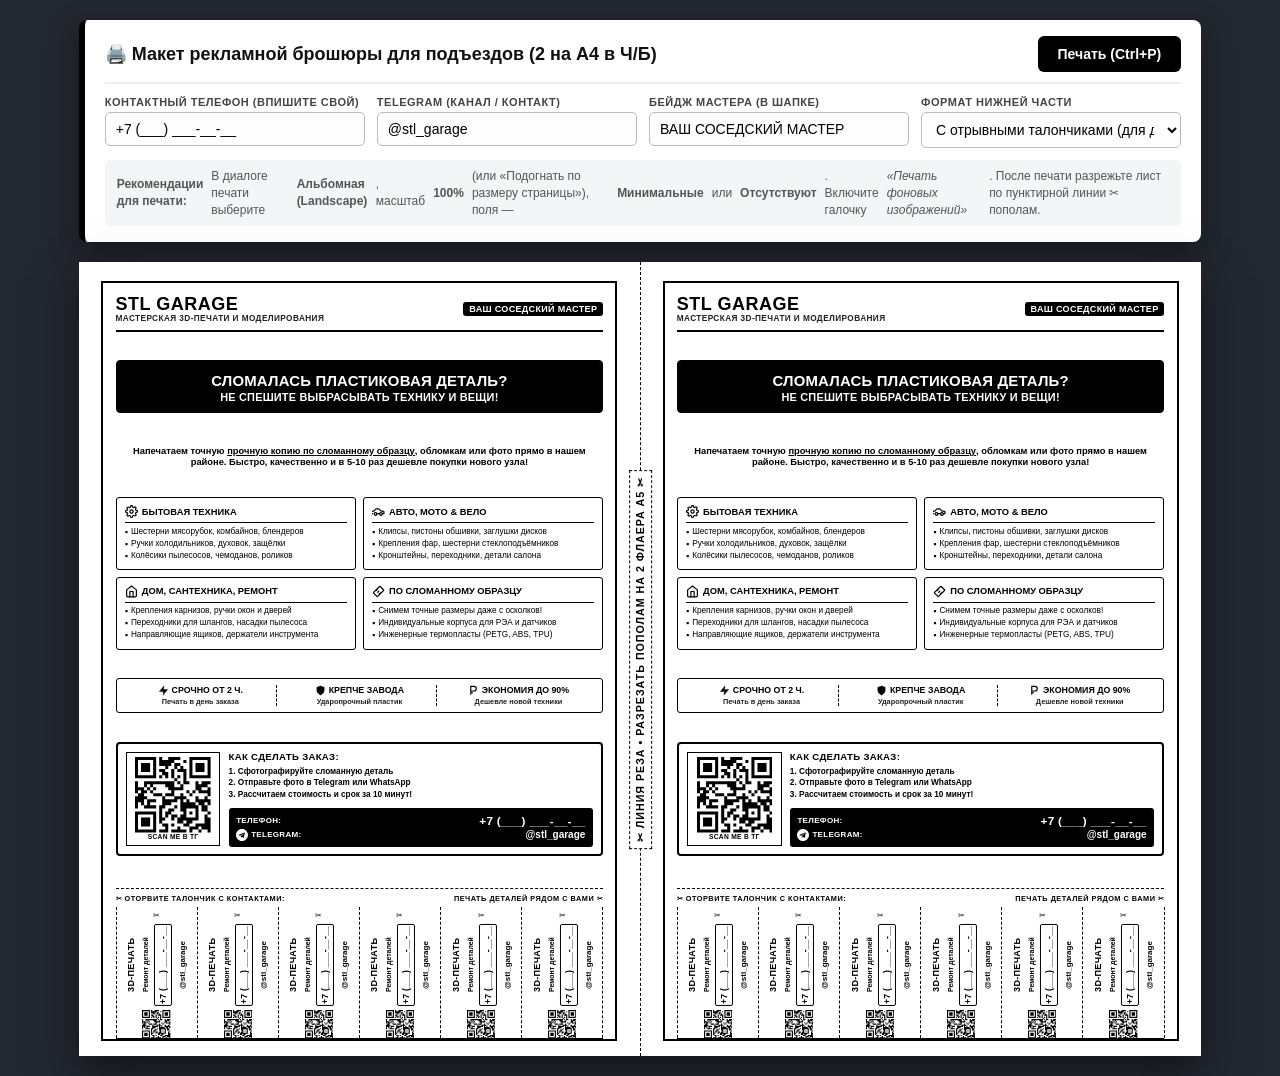
==== flyer.html @ 9a77d7cf "feat: complete CAD models (.step, .m3d) and renders for all 8 catalog products" ====
<!DOCTYPE html>
<html lang="ru">
<head>
  <meta charset="UTF-8">
  <meta name="viewport" content="width=device-width, initial-scale=1.0">
  <title>Рекламное объявление 3D-печати — 2 на А4 (STL GARAGE)</title>
  <style>
    * {
      box-sizing: border-box;
      margin: 0;
      padding: 0;
      -webkit-font-smoothing: antialiased;
    }

    body {
      font-family: -apple-system, BlinkMacSystemFont, "Segoe UI", Roboto, "Helvetica Neue", Arial, sans-serif;
      background-color: #232730;
      color: #000000;
      margin: 0;
      padding: 20px 0;
      display: flex;
      flex-direction: column;
      align-items: center;
      justify-content: flex-start;
      min-height: 100vh;
    }

    /* Панель управления (не печатается) */
    .control-panel {
      background: #ffffff;
      width: 297mm;
      max-width: 95vw;
      border-radius: 8px;
      padding: 16px 20px;
      margin-bottom: 20px;
      box-shadow: 0 10px 30px rgba(0, 0, 0, 0.4);
      border-left: 6px solid #000000;
      display: flex;
      flex-direction: column;
      gap: 12px;
    }

    .panel-header {
      display: flex;
      justify-content: space-between;
      align-items: center;
      flex-wrap: wrap;
      gap: 10px;
      border-bottom: 2px solid #eee;
      padding-bottom: 10px;
    }

    .panel-title {
      font-size: 18px;
      font-weight: 800;
      color: #111;
      display: flex;
      align-items: center;
      gap: 8px;
    }

    .panel-actions {
      display: flex;
      gap: 10px;
      align-items: center;
    }

    .btn {
      padding: 10px 20px;
      font-size: 14px;
      font-weight: 800;
      border-radius: 6px;
      cursor: pointer;
      display: inline-flex;
      align-items: center;
      gap: 8px;
      transition: all 0.15s ease;
      border: none;
    }

    .btn-print {
      background: #000000;
      color: #ffffff;
    }

    .btn-print:hover {
      background: #333333;
      transform: translateY(-1px);
    }

    .panel-inputs {
      display: grid;
      grid-template-columns: repeat(auto-fit, minmax(220px, 1fr));
      gap: 12px;
    }

    .input-group {
      display: flex;
      flex-direction: column;
      gap: 4px;
    }

    .input-group label {
      font-size: 11px;
      font-weight: 800;
      color: #444;
      text-transform: uppercase;
      letter-spacing: 0.5px;
    }

    .input-group input, .input-group select {
      padding: 8px 10px;
      font-size: 14px;
      border: 1.5px solid #bbb;
      border-radius: 5px;
      font-family: inherit;
      color: #000;
      background: #fdfdfd;
    }

    .input-group input:focus, .input-group select:focus {
      border-color: #000;
      outline: none;
      background: #fff;
    }

    .panel-hint {
      font-size: 12px;
      color: #555;
      background: #f4f5f7;
      padding: 8px 12px;
      border-radius: 5px;
      display: flex;
      align-items: center;
      gap: 8px;
      line-height: 1.4;
    }

    /* Печатный лист А4 Альбомный (297 x 210 мм) */
    .sheet-wrapper {
      box-shadow: 0 15px 40px rgba(0, 0, 0, 0.5);
      background: #ffffff;
    }

    .page-a4 {
      width: 297mm;
      height: 210mm;
      background: #ffffff;
      color: #000000;
      display: flex;
      flex-direction: row;
      position: relative;
      overflow: hidden;
      page-break-after: avoid;
      page-break-inside: avoid;
    }

    /* Центральная разделительная линия реза */
    .sheet-cut-divider {
      position: absolute;
      top: 0;
      bottom: 0;
      left: 148.5mm;
      width: 0;
      border-left: 1.5px dashed #000000;
      z-index: 100;
      pointer-events: none;
      display: flex;
      align-items: center;
      justify-content: center;
    }

    .cut-label {
      position: absolute;
      background: #ffffff;
      padding: 4px 6px;
      font-size: 8pt;
      font-weight: 800;
      text-transform: uppercase;
      letter-spacing: 1px;
      white-space: nowrap;
      transform: rotate(-90deg);
      border: 1px dashed #000000;
    }

    /* Половина А5 */
    .flyer {
      width: 148.5mm;
      height: 210mm;
      box-sizing: border-box;
      padding: 5mm 6mm 4mm 6mm;
      display: flex;
      flex-direction: column;
      justify-content: space-between;
      position: relative;
      background: #ffffff;
      overflow: hidden;
    }

    .flyer-border {
      border: 2px solid #000000;
      height: 100%;
      display: flex;
      flex-direction: column;
      justify-content: space-between;
      padding: 3mm 3.2mm 0mm 3.2mm;
      position: relative;
    }

    /* 1. Верхняя полоса бренда */
    .brand-bar {
      display: flex;
      justify-content: space-between;
      align-items: center;
      border-bottom: 2px solid #000000;
      padding-bottom: 1.8mm;
      margin-bottom: 1.8mm;
    }

    .brand-logo {
      display: flex;
      align-items: center;
      gap: 5px;
    }

    .brand-title {
      font-size: 13.5pt;
      font-weight: 900;
      letter-spacing: 0.5px;
      text-transform: uppercase;
      line-height: 1;
    }

    .brand-subtitle {
      font-size: 6.2pt;
      font-weight: 700;
      letter-spacing: 0.4px;
      text-transform: uppercase;
      color: #222;
      margin-top: 1.5px;
    }

    .neighbor-badge {
      background: #000000;
      color: #ffffff;
      font-size: 6.8pt;
      font-weight: 800;
      padding: 2px 6px;
      border-radius: 3px;
      text-transform: uppercase;
      letter-spacing: 0.3px;
      white-space: nowrap;
    }

    /* 2. Ударный заголовок */
    .hero-banner {
      background: #000000;
      color: #ffffff;
      padding: 2.8mm 3mm 2.4mm 3mm;
      text-align: center;
      border-radius: 4px;
      margin-bottom: 1.8mm;
      border: 1px solid #000000;
    }

    .hero-banner .hero-hook {
      font-size: 11.2pt;
      font-weight: 900;
      text-transform: uppercase;
      letter-spacing: 0.2px;
      line-height: 1.15;
      display: block;
    }

    .hero-banner .hero-subhook {
      font-size: 8.2pt;
      font-weight: 800;
      letter-spacing: 0.2px;
      color: #ffffff;
      margin-top: 2px;
      display: block;
    }

    .hero-desc {
      font-size: 7pt;
      font-weight: 600;
      line-height: 1.25;
      text-align: center;
      margin: 1.2mm 0 1.8mm 0;
      padding: 0 1mm;
      color: #000;
    }

    .hero-desc strong {
      font-weight: 900;
      text-decoration: underline;
    }

    /* 3. Сетка услуг (2х2) */
    .services-grid {
      display: grid;
      grid-template-columns: 1fr 1fr;
      gap: 1.8mm;
      margin-bottom: 1.8mm;
    }

    .service-card {
      border: 1.5px solid #000000;
      border-radius: 3px;
      padding: 1.8mm 2.2mm;
      background: #ffffff;
      display: flex;
      flex-direction: column;
    }

    .card-title {
      font-size: 7pt;
      font-weight: 900;
      text-transform: uppercase;
      display: flex;
      align-items: center;
      gap: 4px;
      border-bottom: 1px solid #000000;
      padding-bottom: 1mm;
      margin-bottom: 1mm;
      line-height: 1.1;
    }

    .card-icon {
      display: flex;
      align-items: center;
      justify-content: center;
    }

    .card-list {
      list-style: none;
      padding: 0;
      margin: 0;
    }

    .card-list li {
      font-size: 6.2pt;
      line-height: 1.25;
      color: #000;
      margin-bottom: 1.5px;
      display: flex;
      align-items: flex-start;
      gap: 3px;
    }

    .card-list li::before {
      content: "▪";
      font-size: 6.5pt;
      color: #000;
      line-height: 1.2;
    }

    /* 4. Преимущества */
    .benefits-bar {
      display: flex;
      justify-content: space-between;
      background: #ffffff;
      border: 1.5px solid #000000;
      border-radius: 3px;
      padding: 1.6mm 2mm;
      margin-bottom: 1.8mm;
      gap: 1.5mm;
    }

    .benefit-item {
      flex: 1;
      text-align: center;
      display: flex;
      flex-direction: column;
      align-items: center;
      justify-content: center;
    }

    .benefit-item:not(:last-child) {
      border-right: 1px dashed #000000;
    }

    .benefit-head {
      font-size: 6.6pt;
      font-weight: 900;
      text-transform: uppercase;
      line-height: 1.1;
      display: flex;
      align-items: center;
      gap: 3px;
    }

    .benefit-desc {
      font-size: 5.5pt;
      font-weight: 700;
      color: #222;
      margin-top: 1px;
    }

    /* 5. Блок заказа и QR-кода */
    .order-action-box {
      border: 2px solid #000000;
      border-radius: 4px;
      padding: 2mm 2.2mm;
      display: flex;
      gap: 2.2mm;
      align-items: center;
      margin-bottom: 1.8mm;
      background: #ffffff;
    }

    .qr-container {
      flex-shrink: 0;
      width: 25mm;
      height: 25mm;
      display: flex;
      flex-direction: column;
      align-items: center;
      justify-content: center;
      border: 1.5px solid #000000;
      padding: 1mm;
      background: #ffffff;
    }

    .qr-svg-wrapper {
      width: 20mm;
      height: 20mm;
    }

    .qr-svg-wrapper svg {
      width: 100%;
      height: 100%;
      display: block;
    }

    .qr-caption {
      font-size: 5pt;
      font-weight: 900;
      text-transform: uppercase;
      margin-top: 1px;
      text-align: center;
      line-height: 1;
      letter-spacing: 0.3px;
    }

    .order-instructions {
      flex: 1;
      display: flex;
      flex-direction: column;
      justify-content: space-between;
    }

    .order-steps-title {
      font-size: 7.2pt;
      font-weight: 900;
      text-transform: uppercase;
      letter-spacing: 0.3px;
      margin-bottom: 1.2mm;
      display: flex;
      align-items: center;
      gap: 4px;
    }

    .steps-list {
      font-size: 6.2pt;
      line-height: 1.25;
      font-weight: 600;
      margin-bottom: 1.6mm;
    }

    .steps-list div {
      margin-bottom: 1.5px;
    }

    .steps-list strong {
      font-weight: 900;
    }

    .contact-highlight {
      background: #000000;
      color: #ffffff;
      padding: 1.6mm 2mm;
      border-radius: 3px;
      display: flex;
      flex-direction: column;
      gap: 1.5px;
    }

    .contact-row {
      font-size: 7pt;
      font-weight: 800;
      display: flex;
      align-items: center;
      justify-content: space-between;
    }

    .contact-label {
      font-size: 6pt;
      letter-spacing: 0.3px;
    }

    .contact-phone {
      font-size: 8.8pt;
      font-weight: 900;
      letter-spacing: 0.3px;
    }

    .contact-tg {
      font-size: 7.5pt;
      font-weight: 900;
      color: #ffffff;
    }

    /* 6. Отрывные корешки (Tear-off coupons) */
    .tear-tabs-container {
      border-top: 1.5px dashed #000000;
      margin-top: 1mm;
      padding-top: 1.2mm;
      display: flex;
      flex-direction: column;
      position: relative;
    }

    .tear-guide {
      display: flex;
      align-items: center;
      justify-content: space-between;
      font-size: 5.5pt;
      font-weight: 900;
      text-transform: uppercase;
      letter-spacing: 0.5px;
      margin-bottom: 1mm;
    }

    .tabs-row {
      display: flex;
      height: 35mm;
      border-bottom: 1px solid #000000;
    }

    .tab-coupon {
      flex: 1;
      border-left: 1px dashed #000000;
      display: flex;
      flex-direction: column;
      align-items: center;
      justify-content: space-between;
      padding: 1.5mm 0.8mm;
      box-sizing: border-box;
      position: relative;
      text-align: center;
    }

    .tab-coupon:last-child {
      border-right: 1px dashed #000000;
    }

    .tab-cut-scissors {
      font-size: 6pt;
      line-height: 1;
      color: #000;
      margin-bottom: 1mm;
    }

    .tab-text-vertical {
      writing-mode: vertical-rl;
      transform: rotate(180deg);
      display: flex;
      flex-direction: column;
      align-items: center;
      justify-content: center;
      gap: 1.5mm;
      height: 100%;
      white-space: nowrap;
    }

    .tab-title {
      font-size: 6.8pt;
      font-weight: 900;
      text-transform: uppercase;
      letter-spacing: 0.3px;
    }

    .tab-service {
      font-size: 5.2pt;
      font-weight: 700;
      color: #000;
    }

    .tab-contact {
      font-size: 6.5pt;
      font-weight: 900;
      letter-spacing: 0.2px;
      border: 1px solid #000;
      padding: 1px 3px;
      border-radius: 2px;
      background: #fff;
      color: #000;
    }

    .tab-tg {
      font-size: 6pt;
      font-weight: 800;
    }

    .tab-mini-qr {
      width: 7.5mm;
      height: 7.5mm;
      margin-top: 1mm;
      flex-shrink: 0;
    }

    .tab-mini-qr svg {
      width: 100%;
      height: 100%;
      display: block;
    }

    /* Альтернативный режим цен */
    .prices-mode-block {
      display: none;
      border: 1.5px solid #000000;
      border-radius: 3px;
      padding: 2mm 2.5mm;
      margin-top: 1mm;
      background: #ffffff;
    }

    .prices-title {
      font-size: 7.2pt;
      font-weight: 900;
      text-transform: uppercase;
      border-bottom: 1px solid #000;
      padding-bottom: 1mm;
      margin-bottom: 1.5mm;
      display: flex;
      justify-content: space-between;
    }

    .prices-table {
      display: grid;
      grid-template-columns: 1fr 1fr;
      gap: 1.5mm;
      font-size: 6.2pt;
    }

    .price-row {
      display: flex;
      justify-content: space-between;
      border-bottom: 1px dotted #888;
      padding-bottom: 1px;
    }

    .price-val {
      font-weight: 900;
    }

    @page {
      size: A4 landscape;
      margin: 0;
    }

    @media print {
      html, body {
        background: #ffffff !important;
        padding: 0 !important;
        margin: 0 !important;
        width: 297mm !important;
        height: 210mm !important;
      }

      .control-panel {
        display: none !important;
      }

      .sheet-wrapper {
        box-shadow: none !important;
      }

      .page-a4 {
        width: 297mm !important;
        height: 210mm !important;
        page-break-after: avoid !important;
        page-break-inside: avoid !important;
      }

      * {
        -webkit-print-color-adjust: exact !important;
        print-color-adjust: exact !important;
        color-adjust: exact !important;
      }
    }
  </style>
</head>
<body>

  <!-- ВЕРХНЯЯ ПАНЕЛЬ УПРАВЛЕНИЯ -->
  <div class="control-panel">
    <div class="panel-header">
      <div class="panel-title">
        <span>🖨️ Макет рекламной брошюры для подъездов (2 на А4 в Ч/Б)</span>
      </div>
      <div class="panel-actions">
        <button class="btn btn-print" onclick="window.print()">
          <span>Печать (Ctrl+P)</span>
        </button>
      </div>
    </div>

    <div class="panel-inputs">
      <div class="input-group">
        <label>Контактный телефон (впишите свой)</label>
        <input type="text" id="inputPhone" value="+7 (___) ___-__-__" placeholder="+7 (999) 123-45-67" oninput="updateContent()">
      </div>

      <div class="input-group">
        <label>Telegram (канал / контакт)</label>
        <input type="text" id="inputTg" value="@stl_garage" placeholder="@your_telegram" oninput="updateContent()">
      </div>

      <div class="input-group">
        <label>Бейдж мастера (в шапке)</label>
        <input type="text" id="inputBadge" value="ВАШ СОСЕДСКИЙ МАСТЕР" placeholder="СОСЕД ИЗ 3-ГО ПОДЪЕЗДА" oninput="updateContent()">
      </div>

      <div class="input-group">
        <label>Формат нижней части</label>
        <select id="selectMode" onchange="toggleMode()">
          <option value="tabs" selected>С отрывными талончиками (для досок объявлений)</option>
          <option value="prices">Сплошной постер с ценами (для ящиков/стендов)</option>
        </select>
      </div>
    </div>

    <div class="panel-hint">
      <strong>Рекомендации для печати:</strong> В диалоге печати выберите <strong>Альбомная (Landscape)</strong>, масштаб <strong>100%</strong> (или «Подогнать по размеру страницы»), поля — <strong>Минимальные</strong> или <strong>Отсутствуют</strong>. Включите галочку <em>«Печать фоновых изображений»</em>. После печати разрежьте лист по пунктирной линии ✂ пополам.
    </div>
  </div>

  <!-- ЛИСТ А4 -->
  <div class="sheet-wrapper">
    <div class="page-a4">

      <!-- Линия реза листа пополам -->
      <div class="sheet-cut-divider">
        <div class="cut-label">✂ ЛИНИЯ РЕЗА • РАЗРЕЗАТЬ ПОПОЛАМ НА 2 ФЛАЕРА А5 ✂</div>
      </div>

      <!-- Левый флаер -->
      <div class="flyer">
        
        <div class="flyer-border">

          <!-- 1. Шапка бренда и соседского статуса -->
          <div class="brand-bar">
            <div class="brand-logo">
              <div>
                <div class="brand-title">STL GARAGE</div>
                <div class="brand-subtitle">Мастерская 3D-печати и моделирования</div>
              </div>
            </div>
            <div class="neighbor-badge dynamic-badge">ВАШ СОСЕДСКИЙ МАСТЕР</div>
          </div>

          <!-- 2. Главный ударный заголовок -->
          <div class="hero-banner">
            <span class="hero-hook">СЛОМАЛАСЬ ПЛАСТИКОВАЯ ДЕТАЛЬ?</span>
            <span class="hero-subhook">НЕ СПЕШИТЕ ВЫБРАСЫВАТЬ ТЕХНИКУ И ВЕЩИ!</span>
          </div>

          <div class="hero-desc">
            Напечатаем точную <strong>прочную копию по сломанному образцу</strong>, обломкам или фото прямо в нашем районе. Быстро, качественно и в 5-10 раз дешевле покупки нового узла!
          </div>

          <!-- 3. Сетка услуг (2х2 карточки) -->
          <div class="services-grid">
            <div class="service-card">
              <div class="card-title">
                <span class="card-icon"><svg width="13" height="13" viewBox="0 0 24 24" fill="none" stroke="#000" stroke-width="2.2" stroke-linecap="round" stroke-linejoin="round"><circle cx="12" cy="12" r="3"></circle><path d="M19.4 15a1.65 1.65 0 0 0 .33 1.82l.06.06a2 2 0 0 1 0 2.83 2 2 0 0 1-2.83 0l-.06-.06a1.65 1.65 0 0 0-1.82-.33 1.65 1.65 0 0 0-1 1.51V21a2 2 0 0 1-2 2 2 2 0 0 1-2-2v-.09A1.65 1.65 0 0 0 9 19.4a1.65 1.65 0 0 0-1.82.33l-.06.06a2 2 0 0 1-2.83 0 2 2 0 0 1 0-2.83l.06-.06a1.65 1.65 0 0 0 .33-1.82 1.65 1.65 0 0 0-1.51-1H3a2 2 0 0 1-2-2 2 2 0 0 1 2-2h.09A1.65 1.65 0 0 0 4.6 9a1.65 1.65 0 0 0-.33-1.82l-.06-.06a2 2 0 0 1 0-2.83 2 2 0 0 1 2.83 0l.06.06a1.65 1.65 0 0 0 1.82.33H9a1.65 1.65 0 0 0 1-1.51V3a2 2 0 0 1 2-2 2 2 0 0 1 2 2v.09a1.65 1.65 0 0 0 1 1.51 1.65 1.65 0 0 0 1.82-.33l.06-.06a2 2 0 0 1 2.83 0 2 2 0 0 1 0 2.83l-.06.06a1.65 1.65 0 0 0-.33 1.82V9a1.65 1.65 0 0 0 1.51 1H21a2 2 0 0 1 2 2 2 2 0 0 1-2 2h-.09a1.65 1.65 0 0 0-1.51 1z"></path></svg></span>
                <span>Бытовая техника</span>
              </div>
              <ul class="card-list">
                <li>Шестерни мясорубок, комбайнов, блендеров</li>
                <li>Ручки холодильников, духовок, защёлки</li>
                <li>Колёсики пылесосов, чемоданов, роликов</li>
              </ul>
            </div>

            <div class="service-card">
              <div class="card-title">
                <span class="card-icon"><svg width="13" height="13" viewBox="0 0 24 24" fill="none" stroke="#000" stroke-width="2.2" stroke-linecap="round" stroke-linejoin="round"><path d="M14 16H9m10 0h3v-3.15a1 1 0 0 0-.84-.99L16 11l-2.7-3.6a1 1 0 0 0-.8-.4H7.5a1 1 0 0 0-.8.4L4 11l-5.16.86A1 1 0 0 0-2 12.85V16h3"></path><circle cx="6.5" cy="16.5" r="2.5"></circle><circle cx="16.5" cy="16.5" r="2.5"></circle></svg></span>
                <span>Авто, мото & вело</span>
              </div>
              <ul class="card-list">
                <li>Клипсы, пистоны обшивки, заглушки дисков</li>
                <li>Крепления фар, шестерни стеклоподъёмников</li>
                <li>Кронштейны, переходники, детали салона</li>
              </ul>
            </div>

            <div class="service-card">
              <div class="card-title">
                <span class="card-icon"><svg width="13" height="13" viewBox="0 0 24 24" fill="none" stroke="#000" stroke-width="2.2" stroke-linecap="round" stroke-linejoin="round"><path d="M3 9l9-7 9 7v11a2 2 0 0 1-2 2H5a2 2 0 0 1-2-2z"></path><polyline points="9 22 9 12 15 12 15 22"></polyline></svg></span>
                <span>Дом, сантехника, ремонт</span>
              </div>
              <ul class="card-list">
                <li>Крепления карнизов, ручки окон и дверей</li>
                <li>Переходники для шлангов, насадки пылесоса</li>
                <li>Направляющие ящиков, держатели инструмента</li>
              </ul>
            </div>

            <div class="service-card">
              <div class="card-title">
                <span class="card-icon"><svg width="13" height="13" viewBox="0 0 24 24" fill="none" stroke="#000" stroke-width="2.2" stroke-linecap="round" stroke-linejoin="round"><path d="M21.3 8.7l-6-6a1 1 0 0 0-1.4 0l-11 11a1 1 0 0 0 0 1.4l6 6a1 1 0 0 0 1.4 0l11-11a1 1 0 0 0 0-1.4z"></path><line x1="7.5" y1="10.5" x2="9.5" y2="8.5"></line><line x1="10.5" y1="13.5" x2="12.5" y2="11.5"></line><line x1="13.5" y1="16.5" x2="15.5" y2="14.5"></line></svg></span>
                <span>По сломанному образцу</span>
              </div>
              <ul class="card-list">
                <li>Снимем точные размеры даже с осколков!</li>
                <li>Индивидуальные корпуса для РЭА и датчиков</li>
                <li>Инженерные термопласты (PETG, ABS, TPU)</li>
              </ul>
            </div>
          </div>

          <!-- 4. Преимущества -->
          <div class="benefits-bar">
            <div class="benefit-item">
              <div class="benefit-head"><svg width="11" height="11" viewBox="0 0 24 24" fill="#000" stroke="#000" stroke-width="1"><polygon points="13 2 3 14 12 14 11 22 21 10 12 10 13 2"></polygon></svg> СРОЧНО ОТ 2 Ч.</div>
              <div class="benefit-desc">Печать в день заказа</div>
            </div>
            <div class="benefit-item">
              <div class="benefit-head"><svg width="11" height="11" viewBox="0 0 24 24" fill="#000" stroke="#000" stroke-width="1"><path d="M12 22s8-4 8-10V5l-8-3-8 3v7c0 6 8 10 8 10z"></path></svg> КРЕПЧЕ ЗАВОДА</div>
              <div class="benefit-desc">Ударопрочный пластик</div>
            </div>
            <div class="benefit-item">
              <div class="benefit-head"><svg width="11" height="11" viewBox="0 0 24 24" fill="none" stroke="#000" stroke-width="2.5"><path d="M6 3h7a5 5 0 0 1 5 5 5 5 0 0 1-5 5H6zm0 10h8m-8 4h5M6 3v18"></path></svg> ЭКОНОМИЯ ДО 90%</div>
              <div class="benefit-desc">Дешевле новой техники</div>
            </div>
          </div>

          <!-- 5. Блок заказа и QR-кода -->
          <div class="order-action-box">
            <div class="qr-container">
              <div class="qr-svg-wrapper">
                <svg width="17.5mm" height="17.5mm" version="1.1" viewBox="0 0 17.5 17.5" xmlns="http://www.w3.org/2000/svg"><path d="M0,0H0.7V0.7H0zM0.7,0H1.4V0.7H0.7zM1.4,0H2.1V0.7H1.4zM2.1,0H2.8V0.7H2.1zM2.8,0H3.5V0.7H2.8zM3.5,0H4.2V0.7H3.5zM4.2,0H4.9V0.7H4.2zM5.6,0H6.3V0.7H5.6zM7.7,0H8.4V0.7H7.7zM8.4,0H9.1V0.7H8.4zM9.1,0H9.8V0.7H9.1zM9.8,0H10.5V0.7H9.8zM12.6,0H13.3V0.7H12.6zM13.3,0H14V0.7H13.3zM14,0H14.7V0.7H14zM14.7,0H15.4V0.7H14.7zM15.4,0H16.1V0.7H15.4zM16.1,0H16.8V0.7H16.1zM16.8,0H17.5V0.7H16.8zM0,0.7H0.7V1.4H0zM4.2,0.7H4.9V1.4H4.2zM5.6,0.7H6.3V1.4H5.6zM6.3,0.7H7V1.4H6.3zM7,0.7H7.7V1.4H7zM7.7,0.7H8.4V1.4H7.7zM8.4,0.7H9.1V1.4H8.4zM11.2,0.7H11.9V1.4H11.2zM12.6,0.7H13.3V1.4H12.6zM16.8,0.7H17.5V1.4H16.8zM0,1.4H0.7V2.1H0zM1.4,1.4H2.1V2.1H1.4zM2.1,1.4H2.8V2.1H2.1zM2.8,1.4H3.5V2.1H2.8zM4.2,1.4H4.9V2.1H4.2zM5.6,1.4H6.3V2.1H5.6zM6.3,1.4H7V2.1H6.3zM7,1.4H7.7V2.1H7zM7.7,1.4H8.4V2.1H7.7zM9.1,1.4H9.8V2.1H9.1zM9.8,1.4H10.5V2.1H9.8zM12.6,1.4H13.3V2.1H12.6zM14,1.4H14.7V2.1H14zM14.7,1.4H15.4V2.1H14.7zM15.4,1.4H16.1V2.1H15.4zM16.8,1.4H17.5V2.1H16.8zM0,2.1H0.7V2.8H0zM1.4,2.1H2.1V2.8H1.4zM2.1,2.1H2.8V2.8H2.1zM2.8,2.1H3.5V2.8H2.8zM4.2,2.1H4.9V2.8H4.2zM7,2.1H7.7V2.8H7zM9.1,2.1H9.8V2.8H9.1zM10.5,2.1H11.2V2.8H10.5zM12.6,2.1H13.3V2.8H12.6zM14,2.1H14.7V2.8H14zM14.7,2.1H15.4V2.8H14.7zM15.4,2.1H16.1V2.8H15.4zM16.8,2.1H17.5V2.8H16.8zM0,2.8H0.7V3.5H0zM1.4,2.8H2.1V3.5H1.4zM2.1,2.8H2.8V3.5H2.1zM2.8,2.8H3.5V3.5H2.8zM4.2,2.8H4.9V3.5H4.2zM5.6,2.8H6.3V3.5H5.6zM6.3,2.8H7V3.5H6.3zM8.4,2.8H9.1V3.5H8.4zM9.8,2.8H10.5V3.5H9.8zM10.5,2.8H11.2V3.5H10.5zM11.2,2.8H11.9V3.5H11.2zM12.6,2.8H13.3V3.5H12.6zM14,2.8H14.7V3.5H14zM14.7,2.8H15.4V3.5H14.7zM15.4,2.8H16.1V3.5H15.4zM16.8,2.8H17.5V3.5H16.8zM0,3.5H0.7V4.2H0zM4.2,3.5H4.9V4.2H4.2zM6.3,3.5H7V4.2H6.3zM7,3.5H7.7V4.2H7zM8.4,3.5H9.1V4.2H8.4zM11.2,3.5H11.9V4.2H11.2zM12.6,3.5H13.3V4.2H12.6zM16.8,3.5H17.5V4.2H16.8zM0,4.2H0.7V4.9H0zM0.7,4.2H1.4V4.9H0.7zM1.4,4.2H2.1V4.9H1.4zM2.1,4.2H2.8V4.9H2.1zM2.8,4.2H3.5V4.9H2.8zM3.5,4.2H4.2V4.9H3.5zM4.2,4.2H4.9V4.9H4.2zM5.6,4.2H6.3V4.9H5.6zM7,4.2H7.7V4.9H7zM8.4,4.2H9.1V4.9H8.4zM9.8,4.2H10.5V4.9H9.8zM11.2,4.2H11.9V4.9H11.2zM12.6,4.2H13.3V4.9H12.6zM13.3,4.2H14V4.9H13.3zM14,4.2H14.7V4.9H14zM14.7,4.2H15.4V4.9H14.7zM15.4,4.2H16.1V4.9H15.4zM16.1,4.2H16.8V4.9H16.1zM16.8,4.2H17.5V4.9H16.8zM9.1,4.9H9.8V5.6H9.1zM11.2,4.9H11.9V5.6H11.2zM0,5.6H0.7V6.3H0zM2.1,5.6H2.8V6.3H2.1zM2.8,5.6H3.5V6.3H2.8zM3.5,5.6H4.2V6.3H3.5zM4.2,5.6H4.9V6.3H4.2zM4.9,5.6H5.6V6.3H4.9zM5.6,5.6H6.3V6.3H5.6zM6.3,5.6H7V6.3H6.3zM7,5.6H7.7V6.3H7zM7.7,5.6H8.4V6.3H7.7zM8.4,5.6H9.1V6.3H8.4zM9.8,5.6H10.5V6.3H9.8zM11.2,5.6H11.9V6.3H11.2zM11.9,5.6H12.6V6.3H11.9zM14,5.6H14.7V6.3H14zM15.4,5.6H16.1V6.3H15.4zM16.1,5.6H16.8V6.3H16.1zM16.8,5.6H17.5V6.3H16.8zM0,6.3H0.7V7H0zM2.1,6.3H2.8V7H2.1zM3.5,6.3H4.2V7H3.5zM7,6.3H7.7V7H7zM7.7,6.3H8.4V7H7.7zM8.4,6.3H9.1V7H8.4zM10.5,6.3H11.2V7H10.5zM14,6.3H14.7V7H14zM14.7,6.3H15.4V7H14.7zM15.4,6.3H16.1V7H15.4zM16.1,6.3H16.8V7H16.1zM0,7H0.7V7.7H0zM0.7,7H1.4V7.7H0.7zM1.4,7H2.1V7.7H1.4zM2.8,7H3.5V7.7H2.8zM4.2,7H4.9V7.7H4.2zM7.7,7H8.4V7.7H7.7zM8.4,7H9.1V7.7H8.4zM9.1,7H9.8V7.7H9.1zM9.8,7H10.5V7.7H9.8zM10.5,7H11.2V7.7H10.5zM14,7H14.7V7.7H14zM14.7,7H15.4V7.7H14.7zM16.8,7H17.5V7.7H16.8zM0,7.7H0.7V8.4H0zM1.4,7.7H2.1V8.4H1.4zM2.1,7.7H2.8V8.4H2.1zM3.5,7.7H4.2V8.4H3.5zM8.4,7.7H9.1V8.4H8.4zM11.9,7.7H12.6V8.4H11.9zM13.3,7.7H14V8.4H13.3zM14.7,7.7H15.4V8.4H14.7zM15.4,7.7H16.1V8.4H15.4zM16.1,7.7H16.8V8.4H16.1zM16.8,7.7H17.5V8.4H16.8zM0.7,8.4H1.4V9.1H0.7zM1.4,8.4H2.1V9.1H1.4zM4.2,8.4H4.9V9.1H4.2zM4.9,8.4H5.6V9.1H4.9zM5.6,8.4H6.3V9.1H5.6zM7,8.4H7.7V9.1H7zM7.7,8.4H8.4V9.1H7.7zM8.4,8.4H9.1V9.1H8.4zM10.5,8.4H11.2V9.1H10.5zM12.6,8.4H13.3V9.1H12.6zM16.8,8.4H17.5V9.1H16.8zM0,9.1H0.7V9.8H0zM0.7,9.1H1.4V9.8H0.7zM1.4,9.1H2.1V9.8H1.4zM2.1,9.1H2.8V9.8H2.1zM6.3,9.1H7V9.8H6.3zM9.1,9.1H9.8V9.8H9.1zM9.8,9.1H10.5V9.8H9.8zM10.5,9.1H11.2V9.8H10.5zM11.2,9.1H11.9V9.8H11.2zM14,9.1H14.7V9.8H14zM16.1,9.1H16.8V9.8H16.1zM0,9.8H0.7V10.5H0zM0.7,9.8H1.4V10.5H0.7zM1.4,9.8H2.1V10.5H1.4zM2.8,9.8H3.5V10.5H2.8zM3.5,9.8H4.2V10.5H3.5zM4.2,9.8H4.9V10.5H4.2zM6.3,9.8H7V10.5H6.3zM7,9.8H7.7V10.5H7zM7.7,9.8H8.4V10.5H7.7zM8.4,9.8H9.1V10.5H8.4zM9.1,9.8H9.8V10.5H9.1zM10.5,9.8H11.2V10.5H10.5zM11.9,9.8H12.6V10.5H11.9zM14,9.8H14.7V10.5H14zM14.7,9.8H15.4V10.5H14.7zM15.4,9.8H16.1V10.5H15.4zM16.1,9.8H16.8V10.5H16.1zM16.8,9.8H17.5V10.5H16.8zM0,10.5H0.7V11.2H0zM1.4,10.5H2.1V11.2H1.4zM2.8,10.5H3.5V11.2H2.8zM6.3,10.5H7V11.2H6.3zM7,10.5H7.7V11.2H7zM7.7,10.5H8.4V11.2H7.7zM10.5,10.5H11.2V11.2H10.5zM11.2,10.5H11.9V11.2H11.2zM11.9,10.5H12.6V11.2H11.9zM12.6,10.5H13.3V11.2H12.6zM13.3,10.5H14V11.2H13.3zM14.7,10.5H15.4V11.2H14.7zM15.4,10.5H16.1V11.2H15.4zM16.8,10.5H17.5V11.2H16.8zM0,11.2H0.7V11.9H0zM2.1,11.2H2.8V11.9H2.1zM2.8,11.2H3.5V11.9H2.8zM3.5,11.2H4.2V11.9H3.5zM4.2,11.2H4.9V11.9H4.2zM5.6,11.2H6.3V11.9H5.6zM6.3,11.2H7V11.9H6.3zM9.1,11.2H9.8V11.9H9.1zM10.5,11.2H11.2V11.9H10.5zM11.2,11.2H11.9V11.9H11.2zM11.9,11.2H12.6V11.9H11.9zM12.6,11.2H13.3V11.9H12.6zM13.3,11.2H14V11.9H13.3zM14,11.2H14.7V11.9H14zM15.4,11.2H16.1V11.9H15.4zM16.1,11.2H16.8V11.9H16.1zM5.6,11.9H6.3V12.6H5.6zM7.7,11.9H8.4V12.6H7.7zM8.4,11.9H9.1V12.6H8.4zM10.5,11.9H11.2V12.6H10.5zM11.2,11.9H11.9V12.6H11.2zM14,11.9H14.7V12.6H14zM15.4,11.9H16.1V12.6H15.4zM16.1,11.9H16.8V12.6H16.1zM0,12.6H0.7V13.3H0zM0.7,12.6H1.4V13.3H0.7zM1.4,12.6H2.1V13.3H1.4zM2.1,12.6H2.8V13.3H2.1zM2.8,12.6H3.5V13.3H2.8zM3.5,12.6H4.2V13.3H3.5zM4.2,12.6H4.9V13.3H4.2zM5.6,12.6H6.3V13.3H5.6zM7,12.6H7.7V13.3H7zM7.7,12.6H8.4V13.3H7.7zM11.2,12.6H11.9V13.3H11.2zM12.6,12.6H13.3V13.3H12.6zM14,12.6H14.7V13.3H14zM16.8,12.6H17.5V13.3H16.8zM0,13.3H0.7V14H0zM4.2,13.3H4.9V14H4.2zM5.6,13.3H6.3V14H5.6zM7,13.3H7.7V14H7zM8.4,13.3H9.1V14H8.4zM9.1,13.3H9.8V14H9.1zM10.5,13.3H11.2V14H10.5zM11.2,13.3H11.9V14H11.2zM14,13.3H14.7V14H14zM16.1,13.3H16.8V14H16.1zM0,14H0.7V14.7H0zM1.4,14H2.1V14.7H1.4zM2.1,14H2.8V14.7H2.1zM2.8,14H3.5V14.7H2.8zM4.2,14H4.9V14.7H4.2zM5.6,14H6.3V14.7H5.6zM6.3,14H7V14.7H6.3zM8.4,14H9.1V14.7H8.4zM9.8,14H10.5V14.7H9.8zM10.5,14H11.2V14.7H10.5zM11.2,14H11.9V14.7H11.2zM11.9,14H12.6V14.7H11.9zM12.6,14H13.3V14.7H12.6zM13.3,14H14V14.7H13.3zM14,14H14.7V14.7H14zM16.1,14H16.8V14.7H16.1zM16.8,14H17.5V14.7H16.8zM0,14.7H0.7V15.4H0zM1.4,14.7H2.1V15.4H1.4zM2.1,14.7H2.8V15.4H2.1zM2.8,14.7H3.5V15.4H2.8zM4.2,14.7H4.9V15.4H4.2zM5.6,14.7H6.3V15.4H5.6zM9.8,14.7H10.5V15.4H9.8zM10.5,14.7H11.2V15.4H10.5zM11.9,14.7H12.6V15.4H11.9zM12.6,14.7H13.3V15.4H12.6zM16.1,14.7H16.8V15.4H16.1zM16.8,14.7H17.5V15.4H16.8zM0,15.4H0.7V16.1H0zM1.4,15.4H2.1V16.1H1.4zM2.1,15.4H2.8V16.1H2.1zM2.8,15.4H3.5V16.1H2.8zM4.2,15.4H4.9V16.1H4.2zM6.3,15.4H7V16.1H6.3zM7,15.4H7.7V16.1H7zM8.4,15.4H9.1V16.1H8.4zM11.2,15.4H11.9V16.1H11.2zM11.9,15.4H12.6V16.1H11.9zM14,15.4H14.7V16.1H14zM14.7,15.4H15.4V16.1H14.7zM15.4,15.4H16.1V16.1H15.4zM16.1,15.4H16.8V16.1H16.1zM16.8,15.4H17.5V16.1H16.8zM0,16.1H0.7V16.8H0zM4.2,16.1H4.9V16.8H4.2zM7,16.1H7.7V16.8H7zM9.8,16.1H10.5V16.8H9.8zM12.6,16.1H13.3V16.8H12.6zM13.3,16.1H14V16.8H13.3zM14,16.1H14.7V16.8H14zM15.4,16.1H16.1V16.8H15.4zM16.1,16.1H16.8V16.8H16.1zM16.8,16.1H17.5V16.8H16.8zM0,16.8H0.7V17.5H0zM0.7,16.8H1.4V17.5H0.7zM1.4,16.8H2.1V17.5H1.4zM2.1,16.8H2.8V17.5H2.1zM2.8,16.8H3.5V17.5H2.8zM3.5,16.8H4.2V17.5H3.5zM4.2,16.8H4.9V17.5H4.2zM5.6,16.8H6.3V17.5H5.6zM6.3,16.8H7V17.5H6.3zM7,16.8H7.7V17.5H7zM8.4,16.8H9.1V17.5H8.4zM9.1,16.8H9.8V17.5H9.1zM9.8,16.8H10.5V17.5H9.8zM10.5,16.8H11.2V17.5H10.5zM11.2,16.8H11.9V17.5H11.2zM12.6,16.8H13.3V17.5H12.6zM14.7,16.8H15.4V17.5H14.7zM16.8,16.8H17.5V17.5H16.8z" id="qr-path" fill="#000000" fill-opacity="1" fill-rule="nonzero" stroke="none" /></svg>
              </div>
              <div class="qr-caption">SCAN ME В ТГ</div>
            </div>

            <div class="order-instructions">
              <div class="order-steps-title">
                <span>КАК СДЕЛАТЬ ЗАКАЗ:</span>
              </div>
              <div class="steps-list">
                <div>1. <strong>Сфотографируйте</strong> сломанную деталь</div>
                <div>2. <strong>Отправьте</strong> фото в Telegram или WhatsApp</div>
                <div>3. Рассчитаем стоимость и срок <strong>за 10 минут!</strong></div>
              </div>

              <div class="contact-highlight">
                <div class="contact-row">
                  <span class="contact-label">ТЕЛЕФОН:</span>
                  <span class="contact-phone dynamic-phone">+7 (___) ___-__-__</span>
                </div>
                <div class="contact-row">
                  <span class="contact-label" style="display:flex;align-items:center;gap:3px;"><svg width="12" height="12" viewBox="0 0 24 24" fill="#fff"><path d="M12 0C5.37 0 0 5.37 0 12s5.37 12 12 12 12-5.37 12-12S18.63 0 12 0zm5.56 8.16l-1.92 9.07c-.14.65-.53.81-1.07.51l-2.95-2.18-1.42 1.37c-.16.16-.29.29-.6.29l.21-3.01 5.48-4.95c.24-.21-.05-.33-.37-.12l-6.77 4.26-2.92-.91c-.63-.2-.64-.63.13-.93l11.4-4.39c.53-.19.99.13.83.99z"/></svg> TELEGRAM:</span>
                  <span class="contact-tg dynamic-tg">@stl_garage</span>
                </div>
              </div>
            </div>
          </div>

          <!-- Вариант А: Отрывные корешки (6 язычков) -->
          <div class="tear-tabs-container tabs-section">
            <div class="tear-guide">
              <span>✂ Оторвите талончик с контактами:</span>
              <span>ПЕЧАТЬ ДЕТАЛЕЙ РЯДОМ С ВАМИ ✂</span>
            </div>
            <div class="tabs-row">
              <!-- 6 отрывных талонов -->
              <div class="tab-coupon">
                <div class="tab-cut-scissors">✂</div>
                <div class="tab-text-vertical">
                  <span class="tab-title">3D-ПЕЧАТЬ</span>
                  <span class="tab-service">Ремонт деталей</span>
                  <span class="tab-contact dynamic-phone-short">+7 (___) ___-__-__</span>
                  <span class="tab-tg dynamic-tg">@stl_garage</span>
                </div>
                <div class="tab-mini-qr"><svg width="7.5mm" height="7.5mm" version="1.1" viewBox="0 0 7.5 7.5" xmlns="http://www.w3.org/2000/svg"><path d="M0,0H0.3V0.3H0zM0.3,0H0.6V0.3H0.3zM0.6,0H0.9V0.3H0.6zM0.9,0H1.2V0.3H0.9zM1.2,0H1.5V0.3H1.2zM1.5,0H1.8V0.3H1.5zM1.8,0H2.1V0.3H1.8zM2.4,0H2.7V0.3H2.4zM3.3,0H3.6V0.3H3.3zM3.6,0H3.9V0.3H3.6zM3.9,0H4.2V0.3H3.9zM4.2,0H4.5V0.3H4.2zM5.4,0H5.7V0.3H5.4zM5.7,0H6V0.3H5.7zM6,0H6.3V0.3H6zM6.3,0H6.6V0.3H6.3zM6.6,0H6.9V0.3H6.6zM6.9,0H7.2V0.3H6.9zM7.2,0H7.5V0.3H7.2zM0,0.3H0.3V0.6H0zM1.8,0.3H2.1V0.6H1.8zM2.4,0.3H2.7V0.6H2.4zM2.7,0.3H3V0.6H2.7zM3,0.3H3.3V0.6H3zM3.3,0.3H3.6V0.6H3.3zM3.6,0.3H3.9V0.6H3.6zM4.8,0.3H5.1V0.6H4.8zM5.4,0.3H5.7V0.6H5.4zM7.2,0.3H7.5V0.6H7.2zM0,0.6H0.3V0.9H0zM0.6,0.6H0.9V0.9H0.6zM0.9,0.6H1.2V0.9H0.9zM1.2,0.6H1.5V0.9H1.2zM1.8,0.6H2.1V0.9H1.8zM2.4,0.6H2.7V0.9H2.4zM2.7,0.6H3V0.9H2.7zM3,0.6H3.3V0.9H3zM3.3,0.6H3.6V0.9H3.3zM3.9,0.6H4.2V0.9H3.9zM4.2,0.6H4.5V0.9H4.2zM5.4,0.6H5.7V0.9H5.4zM6,0.6H6.3V0.9H6zM6.3,0.6H6.6V0.9H6.3zM6.6,0.6H6.9V0.9H6.6zM7.2,0.6H7.5V0.9H7.2zM0,0.9H0.3V1.2H0zM0.6,0.9H0.9V1.2H0.6zM0.9,0.9H1.2V1.2H0.9zM1.2,0.9H1.5V1.2H1.2zM1.8,0.9H2.1V1.2H1.8zM3,0.9H3.3V1.2H3zM3.9,0.9H4.2V1.2H3.9zM4.5,0.9H4.8V1.2H4.5zM5.4,0.9H5.7V1.2H5.4zM6,0.9H6.3V1.2H6zM6.3,0.9H6.6V1.2H6.3zM6.6,0.9H6.9V1.2H6.6zM7.2,0.9H7.5V1.2H7.2zM0,1.2H0.3V1.5H0zM0.6,1.2H0.9V1.5H0.6zM0.9,1.2H1.2V1.5H0.9zM1.2,1.2H1.5V1.5H1.2zM1.8,1.2H2.1V1.5H1.8zM2.4,1.2H2.7V1.5H2.4zM2.7,1.2H3V1.5H2.7zM3.6,1.2H3.9V1.5H3.6zM4.2,1.2H4.5V1.5H4.2zM4.5,1.2H4.8V1.5H4.5zM4.8,1.2H5.1V1.5H4.8zM5.4,1.2H5.7V1.5H5.4zM6,1.2H6.3V1.5H6zM6.3,1.2H6.6V1.5H6.3zM6.6,1.2H6.9V1.5H6.6zM7.2,1.2H7.5V1.5H7.2zM0,1.5H0.3V1.8H0zM1.8,1.5H2.1V1.8H1.8zM2.7,1.5H3V1.8H2.7zM3,1.5H3.3V1.8H3zM3.6,1.5H3.9V1.8H3.6zM4.8,1.5H5.1V1.8H4.8zM5.4,1.5H5.7V1.8H5.4zM7.2,1.5H7.5V1.8H7.2zM0,1.8H0.3V2.1H0zM0.3,1.8H0.6V2.1H0.3zM0.6,1.8H0.9V2.1H0.6zM0.9,1.8H1.2V2.1H0.9zM1.2,1.8H1.5V2.1H1.2zM1.5,1.8H1.8V2.1H1.5zM1.8,1.8H2.1V2.1H1.8zM2.4,1.8H2.7V2.1H2.4zM3,1.8H3.3V2.1H3zM3.6,1.8H3.9V2.1H3.6zM4.2,1.8H4.5V2.1H4.2zM4.8,1.8H5.1V2.1H4.8zM5.4,1.8H5.7V2.1H5.4zM5.7,1.8H6V2.1H5.7zM6,1.8H6.3V2.1H6zM6.3,1.8H6.6V2.1H6.3zM6.6,1.8H6.9V2.1H6.6zM6.9,1.8H7.2V2.1H6.9zM7.2,1.8H7.5V2.1H7.2zM3.9,2.1H4.2V2.4H3.9zM4.8,2.1H5.1V2.4H4.8zM0,2.4H0.3V2.7H0zM0.9,2.4H1.2V2.7H0.9zM1.2,2.4H1.5V2.7H1.2zM1.5,2.4H1.8V2.7H1.5zM1.8,2.4H2.1V2.7H1.8zM2.1,2.4H2.4V2.7H2.1zM2.4,2.4H2.7V2.7H2.4zM2.7,2.4H3V2.7H2.7zM3,2.4H3.3V2.7H3zM3.3,2.4H3.6V2.7H3.3zM3.6,2.4H3.9V2.7H3.6zM4.2,2.4H4.5V2.7H4.2zM4.8,2.4H5.1V2.7H4.8zM5.1,2.4H5.4V2.7H5.1zM6,2.4H6.3V2.7H6zM6.6,2.4H6.9V2.7H6.6zM6.9,2.4H7.2V2.7H6.9zM7.2,2.4H7.5V2.7H7.2zM0,2.7H0.3V3H0zM0.9,2.7H1.2V3H0.9zM1.5,2.7H1.8V3H1.5zM3,2.7H3.3V3H3zM3.3,2.7H3.6V3H3.3zM3.6,2.7H3.9V3H3.6zM4.5,2.7H4.8V3H4.5zM6,2.7H6.3V3H6zM6.3,2.7H6.6V3H6.3zM6.6,2.7H6.9V3H6.6zM6.9,2.7H7.2V3H6.9zM0,3H0.3V3.3H0zM0.3,3H0.6V3.3H0.3zM0.6,3H0.9V3.3H0.6zM1.2,3H1.5V3.3H1.2zM1.8,3H2.1V3.3H1.8zM3.3,3H3.6V3.3H3.3zM3.6,3H3.9V3.3H3.6zM3.9,3H4.2V3.3H3.9zM4.2,3H4.5V3.3H4.2zM4.5,3H4.8V3.3H4.5zM6,3H6.3V3.3H6zM6.3,3H6.6V3.3H6.3zM7.2,3H7.5V3.3H7.2zM0,3.3H0.3V3.6H0zM0.6,3.3H0.9V3.6H0.6zM0.9,3.3H1.2V3.6H0.9zM1.5,3.3H1.8V3.6H1.5zM3.6,3.3H3.9V3.6H3.6zM5.1,3.3H5.4V3.6H5.1zM5.7,3.3H6V3.6H5.7zM6.3,3.3H6.6V3.6H6.3zM6.6,3.3H6.9V3.6H6.6zM6.9,3.3H7.2V3.6H6.9zM7.2,3.3H7.5V3.6H7.2zM0.3,3.6H0.6V3.9H0.3zM0.6,3.6H0.9V3.9H0.6zM1.8,3.6H2.1V3.9H1.8zM2.1,3.6H2.4V3.9H2.1zM2.4,3.6H2.7V3.9H2.4zM3,3.6H3.3V3.9H3zM3.3,3.6H3.6V3.9H3.3zM3.6,3.6H3.9V3.9H3.6zM4.5,3.6H4.8V3.9H4.5zM5.4,3.6H5.7V3.9H5.4zM7.2,3.6H7.5V3.9H7.2zM0,3.9H0.3V4.2H0zM0.3,3.9H0.6V4.2H0.3zM0.6,3.9H0.9V4.2H0.6zM0.9,3.9H1.2V4.2H0.9zM2.7,3.9H3V4.2H2.7zM3.9,3.9H4.2V4.2H3.9zM4.2,3.9H4.5V4.2H4.2zM4.5,3.9H4.8V4.2H4.5zM4.8,3.9H5.1V4.2H4.8zM6,3.9H6.3V4.2H6zM6.9,3.9H7.2V4.2H6.9zM0,4.2H0.3V4.5H0zM0.3,4.2H0.6V4.5H0.3zM0.6,4.2H0.9V4.5H0.6zM1.2,4.2H1.5V4.5H1.2zM1.5,4.2H1.8V4.5H1.5zM1.8,4.2H2.1V4.5H1.8zM2.7,4.2H3V4.5H2.7zM3,4.2H3.3V4.5H3zM3.3,4.2H3.6V4.5H3.3zM3.6,4.2H3.9V4.5H3.6zM3.9,4.2H4.2V4.5H3.9zM4.5,4.2H4.8V4.5H4.5zM5.1,4.2H5.4V4.5H5.1zM6,4.2H6.3V4.5H6zM6.3,4.2H6.6V4.5H6.3zM6.6,4.2H6.9V4.5H6.6zM6.9,4.2H7.2V4.5H6.9zM7.2,4.2H7.5V4.5H7.2zM0,4.5H0.3V4.8H0zM0.6,4.5H0.9V4.8H0.6zM1.2,4.5H1.5V4.8H1.2zM2.7,4.5H3V4.8H2.7zM3,4.5H3.3V4.8H3zM3.3,4.5H3.6V4.8H3.3zM4.5,4.5H4.8V4.8H4.5zM4.8,4.5H5.1V4.8H4.8zM5.1,4.5H5.4V4.8H5.1zM5.4,4.5H5.7V4.8H5.4zM5.7,4.5H6V4.8H5.7zM6.3,4.5H6.6V4.8H6.3zM6.6,4.5H6.9V4.8H6.6zM7.2,4.5H7.5V4.8H7.2zM0,4.8H0.3V5.1H0zM0.9,4.8H1.2V5.1H0.9zM1.2,4.8H1.5V5.1H1.2zM1.5,4.8H1.8V5.1H1.5zM1.8,4.8H2.1V5.1H1.8zM2.4,4.8H2.7V5.1H2.4zM2.7,4.8H3V5.1H2.7zM3.9,4.8H4.2V5.1H3.9zM4.5,4.8H4.8V5.1H4.5zM4.8,4.8H5.1V5.1H4.8zM5.1,4.8H5.4V5.1H5.1zM5.4,4.8H5.7V5.1H5.4zM5.7,4.8H6V5.1H5.7zM6,4.8H6.3V5.1H6zM6.6,4.8H6.9V5.1H6.6zM6.9,4.8H7.2V5.1H6.9zM2.4,5.1H2.7V5.4H2.4zM3.3,5.1H3.6V5.4H3.3zM3.6,5.1H3.9V5.4H3.6zM4.5,5.1H4.8V5.4H4.5zM4.8,5.1H5.1V5.4H4.8zM6,5.1H6.3V5.4H6zM6.6,5.1H6.9V5.4H6.6zM6.9,5.1H7.2V5.4H6.9zM0,5.4H0.3V5.7H0zM0.3,5.4H0.6V5.7H0.3zM0.6,5.4H0.9V5.7H0.6zM0.9,5.4H1.2V5.7H0.9zM1.2,5.4H1.5V5.7H1.2zM1.5,5.4H1.8V5.7H1.5zM1.8,5.4H2.1V5.7H1.8zM2.4,5.4H2.7V5.7H2.4zM3,5.4H3.3V5.7H3zM3.3,5.4H3.6V5.7H3.3zM4.8,5.4H5.1V5.7H4.8zM5.4,5.4H5.7V5.7H5.4zM6,5.4H6.3V5.7H6zM7.2,5.4H7.5V5.7H7.2zM0,5.7H0.3V6H0zM1.8,5.7H2.1V6H1.8zM2.4,5.7H2.7V6H2.4zM3,5.7H3.3V6H3zM3.6,5.7H3.9V6H3.6zM3.9,5.7H4.2V6H3.9zM4.5,5.7H4.8V6H4.5zM4.8,5.7H5.1V6H4.8zM6,5.7H6.3V6H6zM6.9,5.7H7.2V6H6.9zM0,6H0.3V6.3H0zM0.6,6H0.9V6.3H0.6zM0.9,6H1.2V6.3H0.9zM1.2,6H1.5V6.3H1.2zM1.8,6H2.1V6.3H1.8zM2.4,6H2.7V6.3H2.4zM2.7,6H3V6.3H2.7zM3.6,6H3.9V6.3H3.6zM4.2,6H4.5V6.3H4.2zM4.5,6H4.8V6.3H4.5zM4.8,6H5.1V6.3H4.8zM5.1,6H5.4V6.3H5.1zM5.4,6H5.7V6.3H5.4zM5.7,6H6V6.3H5.7zM6,6H6.3V6.3H6zM6.9,6H7.2V6.3H6.9zM7.2,6H7.5V6.3H7.2zM0,6.3H0.3V6.6H0zM0.6,6.3H0.9V6.6H0.6zM0.9,6.3H1.2V6.6H0.9zM1.2,6.3H1.5V6.6H1.2zM1.8,6.3H2.1V6.6H1.8zM2.4,6.3H2.7V6.6H2.4zM4.2,6.3H4.5V6.6H4.2zM4.5,6.3H4.8V6.6H4.5zM5.1,6.3H5.4V6.6H5.1zM5.4,6.3H5.7V6.6H5.4zM6.9,6.3H7.2V6.6H6.9zM7.2,6.3H7.5V6.6H7.2zM0,6.6H0.3V6.9H0zM0.6,6.6H0.9V6.9H0.6zM0.9,6.6H1.2V6.9H0.9zM1.2,6.6H1.5V6.9H1.2zM1.8,6.6H2.1V6.9H1.8zM2.7,6.6H3V6.9H2.7zM3,6.6H3.3V6.9H3zM3.6,6.6H3.9V6.9H3.6zM4.8,6.6H5.1V6.9H4.8zM5.1,6.6H5.4V6.9H5.1zM6,6.6H6.3V6.9H6zM6.3,6.6H6.6V6.9H6.3zM6.6,6.6H6.9V6.9H6.6zM6.9,6.6H7.2V6.9H6.9zM7.2,6.6H7.5V6.9H7.2zM0,6.9H0.3V7.2H0zM1.8,6.9H2.1V7.2H1.8zM3,6.9H3.3V7.2H3zM4.2,6.9H4.5V7.2H4.2zM5.4,6.9H5.7V7.2H5.4zM5.7,6.9H6V7.2H5.7zM6,6.9H6.3V7.2H6zM6.6,6.9H6.9V7.2H6.6zM6.9,6.9H7.2V7.2H6.9zM7.2,6.9H7.5V7.2H7.2zM0,7.2H0.3V7.5H0zM0.3,7.2H0.6V7.5H0.3zM0.6,7.2H0.9V7.5H0.6zM0.9,7.2H1.2V7.5H0.9zM1.2,7.2H1.5V7.5H1.2zM1.5,7.2H1.8V7.5H1.5zM1.8,7.2H2.1V7.5H1.8zM2.4,7.2H2.7V7.5H2.4zM2.7,7.2H3V7.5H2.7zM3,7.2H3.3V7.5H3zM3.6,7.2H3.9V7.5H3.6zM3.9,7.2H4.2V7.5H3.9zM4.2,7.2H4.5V7.5H4.2zM4.5,7.2H4.8V7.5H4.5zM4.8,7.2H5.1V7.5H4.8zM5.4,7.2H5.7V7.5H5.4zM6.3,7.2H6.6V7.5H6.3zM7.2,7.2H7.5V7.5H7.2z" id="qr-path" fill="#000000" fill-opacity="1" fill-rule="nonzero" stroke="none" /></svg></div>
              </div>

              <div class="tab-coupon">
                <div class="tab-cut-scissors">✂</div>
                <div class="tab-text-vertical">
                  <span class="tab-title">3D-ПЕЧАТЬ</span>
                  <span class="tab-service">Ремонт деталей</span>
                  <span class="tab-contact dynamic-phone-short">+7 (___) ___-__-__</span>
                  <span class="tab-tg dynamic-tg">@stl_garage</span>
                </div>
                <div class="tab-mini-qr"><svg width="7.5mm" height="7.5mm" version="1.1" viewBox="0 0 7.5 7.5" xmlns="http://www.w3.org/2000/svg"><path d="M0,0H0.3V0.3H0zM0.3,0H0.6V0.3H0.3zM0.6,0H0.9V0.3H0.6zM0.9,0H1.2V0.3H0.9zM1.2,0H1.5V0.3H1.2zM1.5,0H1.8V0.3H1.5zM1.8,0H2.1V0.3H1.8zM2.4,0H2.7V0.3H2.4zM3.3,0H3.6V0.3H3.3zM3.6,0H3.9V0.3H3.6zM3.9,0H4.2V0.3H3.9zM4.2,0H4.5V0.3H4.2zM5.4,0H5.7V0.3H5.4zM5.7,0H6V0.3H5.7zM6,0H6.3V0.3H6zM6.3,0H6.6V0.3H6.3zM6.6,0H6.9V0.3H6.6zM6.9,0H7.2V0.3H6.9zM7.2,0H7.5V0.3H7.2zM0,0.3H0.3V0.6H0zM1.8,0.3H2.1V0.6H1.8zM2.4,0.3H2.7V0.6H2.4zM2.7,0.3H3V0.6H2.7zM3,0.3H3.3V0.6H3zM3.3,0.3H3.6V0.6H3.3zM3.6,0.3H3.9V0.6H3.6zM4.8,0.3H5.1V0.6H4.8zM5.4,0.3H5.7V0.6H5.4zM7.2,0.3H7.5V0.6H7.2zM0,0.6H0.3V0.9H0zM0.6,0.6H0.9V0.9H0.6zM0.9,0.6H1.2V0.9H0.9zM1.2,0.6H1.5V0.9H1.2zM1.8,0.6H2.1V0.9H1.8zM2.4,0.6H2.7V0.9H2.4zM2.7,0.6H3V0.9H2.7zM3,0.6H3.3V0.9H3zM3.3,0.6H3.6V0.9H3.3zM3.9,0.6H4.2V0.9H3.9zM4.2,0.6H4.5V0.9H4.2zM5.4,0.6H5.7V0.9H5.4zM6,0.6H6.3V0.9H6zM6.3,0.6H6.6V0.9H6.3zM6.6,0.6H6.9V0.9H6.6zM7.2,0.6H7.5V0.9H7.2zM0,0.9H0.3V1.2H0zM0.6,0.9H0.9V1.2H0.6zM0.9,0.9H1.2V1.2H0.9zM1.2,0.9H1.5V1.2H1.2zM1.8,0.9H2.1V1.2H1.8zM3,0.9H3.3V1.2H3zM3.9,0.9H4.2V1.2H3.9zM4.5,0.9H4.8V1.2H4.5zM5.4,0.9H5.7V1.2H5.4zM6,0.9H6.3V1.2H6zM6.3,0.9H6.6V1.2H6.3zM6.6,0.9H6.9V1.2H6.6zM7.2,0.9H7.5V1.2H7.2zM0,1.2H0.3V1.5H0zM0.6,1.2H0.9V1.5H0.6zM0.9,1.2H1.2V1.5H0.9zM1.2,1.2H1.5V1.5H1.2zM1.8,1.2H2.1V1.5H1.8zM2.4,1.2H2.7V1.5H2.4zM2.7,1.2H3V1.5H2.7zM3.6,1.2H3.9V1.5H3.6zM4.2,1.2H4.5V1.5H4.2zM4.5,1.2H4.8V1.5H4.5zM4.8,1.2H5.1V1.5H4.8zM5.4,1.2H5.7V1.5H5.4zM6,1.2H6.3V1.5H6zM6.3,1.2H6.6V1.5H6.3zM6.6,1.2H6.9V1.5H6.6zM7.2,1.2H7.5V1.5H7.2zM0,1.5H0.3V1.8H0zM1.8,1.5H2.1V1.8H1.8zM2.7,1.5H3V1.8H2.7zM3,1.5H3.3V1.8H3zM3.6,1.5H3.9V1.8H3.6zM4.8,1.5H5.1V1.8H4.8zM5.4,1.5H5.7V1.8H5.4zM7.2,1.5H7.5V1.8H7.2zM0,1.8H0.3V2.1H0zM0.3,1.8H0.6V2.1H0.3zM0.6,1.8H0.9V2.1H0.6zM0.9,1.8H1.2V2.1H0.9zM1.2,1.8H1.5V2.1H1.2zM1.5,1.8H1.8V2.1H1.5zM1.8,1.8H2.1V2.1H1.8zM2.4,1.8H2.7V2.1H2.4zM3,1.8H3.3V2.1H3zM3.6,1.8H3.9V2.1H3.6zM4.2,1.8H4.5V2.1H4.2zM4.8,1.8H5.1V2.1H4.8zM5.4,1.8H5.7V2.1H5.4zM5.7,1.8H6V2.1H5.7zM6,1.8H6.3V2.1H6zM6.3,1.8H6.6V2.1H6.3zM6.6,1.8H6.9V2.1H6.6zM6.9,1.8H7.2V2.1H6.9zM7.2,1.8H7.5V2.1H7.2zM3.9,2.1H4.2V2.4H3.9zM4.8,2.1H5.1V2.4H4.8zM0,2.4H0.3V2.7H0zM0.9,2.4H1.2V2.7H0.9zM1.2,2.4H1.5V2.7H1.2zM1.5,2.4H1.8V2.7H1.5zM1.8,2.4H2.1V2.7H1.8zM2.1,2.4H2.4V2.7H2.1zM2.4,2.4H2.7V2.7H2.4zM2.7,2.4H3V2.7H2.7zM3,2.4H3.3V2.7H3zM3.3,2.4H3.6V2.7H3.3zM3.6,2.4H3.9V2.7H3.6zM4.2,2.4H4.5V2.7H4.2zM4.8,2.4H5.1V2.7H4.8zM5.1,2.4H5.4V2.7H5.1zM6,2.4H6.3V2.7H6zM6.6,2.4H6.9V2.7H6.6zM6.9,2.4H7.2V2.7H6.9zM7.2,2.4H7.5V2.7H7.2zM0,2.7H0.3V3H0zM0.9,2.7H1.2V3H0.9zM1.5,2.7H1.8V3H1.5zM3,2.7H3.3V3H3zM3.3,2.7H3.6V3H3.3zM3.6,2.7H3.9V3H3.6zM4.5,2.7H4.8V3H4.5zM6,2.7H6.3V3H6zM6.3,2.7H6.6V3H6.3zM6.6,2.7H6.9V3H6.6zM6.9,2.7H7.2V3H6.9zM0,3H0.3V3.3H0zM0.3,3H0.6V3.3H0.3zM0.6,3H0.9V3.3H0.6zM1.2,3H1.5V3.3H1.2zM1.8,3H2.1V3.3H1.8zM3.3,3H3.6V3.3H3.3zM3.6,3H3.9V3.3H3.6zM3.9,3H4.2V3.3H3.9zM4.2,3H4.5V3.3H4.2zM4.5,3H4.8V3.3H4.5zM6,3H6.3V3.3H6zM6.3,3H6.6V3.3H6.3zM7.2,3H7.5V3.3H7.2zM0,3.3H0.3V3.6H0zM0.6,3.3H0.9V3.6H0.6zM0.9,3.3H1.2V3.6H0.9zM1.5,3.3H1.8V3.6H1.5zM3.6,3.3H3.9V3.6H3.6zM5.1,3.3H5.4V3.6H5.1zM5.7,3.3H6V3.6H5.7zM6.3,3.3H6.6V3.6H6.3zM6.6,3.3H6.9V3.6H6.6zM6.9,3.3H7.2V3.6H6.9zM7.2,3.3H7.5V3.6H7.2zM0.3,3.6H0.6V3.9H0.3zM0.6,3.6H0.9V3.9H0.6zM1.8,3.6H2.1V3.9H1.8zM2.1,3.6H2.4V3.9H2.1zM2.4,3.6H2.7V3.9H2.4zM3,3.6H3.3V3.9H3zM3.3,3.6H3.6V3.9H3.3zM3.6,3.6H3.9V3.9H3.6zM4.5,3.6H4.8V3.9H4.5zM5.4,3.6H5.7V3.9H5.4zM7.2,3.6H7.5V3.9H7.2zM0,3.9H0.3V4.2H0zM0.3,3.9H0.6V4.2H0.3zM0.6,3.9H0.9V4.2H0.6zM0.9,3.9H1.2V4.2H0.9zM2.7,3.9H3V4.2H2.7zM3.9,3.9H4.2V4.2H3.9zM4.2,3.9H4.5V4.2H4.2zM4.5,3.9H4.8V4.2H4.5zM4.8,3.9H5.1V4.2H4.8zM6,3.9H6.3V4.2H6zM6.9,3.9H7.2V4.2H6.9zM0,4.2H0.3V4.5H0zM0.3,4.2H0.6V4.5H0.3zM0.6,4.2H0.9V4.5H0.6zM1.2,4.2H1.5V4.5H1.2zM1.5,4.2H1.8V4.5H1.5zM1.8,4.2H2.1V4.5H1.8zM2.7,4.2H3V4.5H2.7zM3,4.2H3.3V4.5H3zM3.3,4.2H3.6V4.5H3.3zM3.6,4.2H3.9V4.5H3.6zM3.9,4.2H4.2V4.5H3.9zM4.5,4.2H4.8V4.5H4.5zM5.1,4.2H5.4V4.5H5.1zM6,4.2H6.3V4.5H6zM6.3,4.2H6.6V4.5H6.3zM6.6,4.2H6.9V4.5H6.6zM6.9,4.2H7.2V4.5H6.9zM7.2,4.2H7.5V4.5H7.2zM0,4.5H0.3V4.8H0zM0.6,4.5H0.9V4.8H0.6zM1.2,4.5H1.5V4.8H1.2zM2.7,4.5H3V4.8H2.7zM3,4.5H3.3V4.8H3zM3.3,4.5H3.6V4.8H3.3zM4.5,4.5H4.8V4.8H4.5zM4.8,4.5H5.1V4.8H4.8zM5.1,4.5H5.4V4.8H5.1zM5.4,4.5H5.7V4.8H5.4zM5.7,4.5H6V4.8H5.7zM6.3,4.5H6.6V4.8H6.3zM6.6,4.5H6.9V4.8H6.6zM7.2,4.5H7.5V4.8H7.2zM0,4.8H0.3V5.1H0zM0.9,4.8H1.2V5.1H0.9zM1.2,4.8H1.5V5.1H1.2zM1.5,4.8H1.8V5.1H1.5zM1.8,4.8H2.1V5.1H1.8zM2.4,4.8H2.7V5.1H2.4zM2.7,4.8H3V5.1H2.7zM3.9,4.8H4.2V5.1H3.9zM4.5,4.8H4.8V5.1H4.5zM4.8,4.8H5.1V5.1H4.8zM5.1,4.8H5.4V5.1H5.1zM5.4,4.8H5.7V5.1H5.4zM5.7,4.8H6V5.1H5.7zM6,4.8H6.3V5.1H6zM6.6,4.8H6.9V5.1H6.6zM6.9,4.8H7.2V5.1H6.9zM2.4,5.1H2.7V5.4H2.4zM3.3,5.1H3.6V5.4H3.3zM3.6,5.1H3.9V5.4H3.6zM4.5,5.1H4.8V5.4H4.5zM4.8,5.1H5.1V5.4H4.8zM6,5.1H6.3V5.4H6zM6.6,5.1H6.9V5.4H6.6zM6.9,5.1H7.2V5.4H6.9zM0,5.4H0.3V5.7H0zM0.3,5.4H0.6V5.7H0.3zM0.6,5.4H0.9V5.7H0.6zM0.9,5.4H1.2V5.7H0.9zM1.2,5.4H1.5V5.7H1.2zM1.5,5.4H1.8V5.7H1.5zM1.8,5.4H2.1V5.7H1.8zM2.4,5.4H2.7V5.7H2.4zM3,5.4H3.3V5.7H3zM3.3,5.4H3.6V5.7H3.3zM4.8,5.4H5.1V5.7H4.8zM5.4,5.4H5.7V5.7H5.4zM6,5.4H6.3V5.7H6zM7.2,5.4H7.5V5.7H7.2zM0,5.7H0.3V6H0zM1.8,5.7H2.1V6H1.8zM2.4,5.7H2.7V6H2.4zM3,5.7H3.3V6H3zM3.6,5.7H3.9V6H3.6zM3.9,5.7H4.2V6H3.9zM4.5,5.7H4.8V6H4.5zM4.8,5.7H5.1V6H4.8zM6,5.7H6.3V6H6zM6.9,5.7H7.2V6H6.9zM0,6H0.3V6.3H0zM0.6,6H0.9V6.3H0.6zM0.9,6H1.2V6.3H0.9zM1.2,6H1.5V6.3H1.2zM1.8,6H2.1V6.3H1.8zM2.4,6H2.7V6.3H2.4zM2.7,6H3V6.3H2.7zM3.6,6H3.9V6.3H3.6zM4.2,6H4.5V6.3H4.2zM4.5,6H4.8V6.3H4.5zM4.8,6H5.1V6.3H4.8zM5.1,6H5.4V6.3H5.1zM5.4,6H5.7V6.3H5.4zM5.7,6H6V6.3H5.7zM6,6H6.3V6.3H6zM6.9,6H7.2V6.3H6.9zM7.2,6H7.5V6.3H7.2zM0,6.3H0.3V6.6H0zM0.6,6.3H0.9V6.6H0.6zM0.9,6.3H1.2V6.6H0.9zM1.2,6.3H1.5V6.6H1.2zM1.8,6.3H2.1V6.6H1.8zM2.4,6.3H2.7V6.6H2.4zM4.2,6.3H4.5V6.6H4.2zM4.5,6.3H4.8V6.6H4.5zM5.1,6.3H5.4V6.6H5.1zM5.4,6.3H5.7V6.6H5.4zM6.9,6.3H7.2V6.6H6.9zM7.2,6.3H7.5V6.6H7.2zM0,6.6H0.3V6.9H0zM0.6,6.6H0.9V6.9H0.6zM0.9,6.6H1.2V6.9H0.9zM1.2,6.6H1.5V6.9H1.2zM1.8,6.6H2.1V6.9H1.8zM2.7,6.6H3V6.9H2.7zM3,6.6H3.3V6.9H3zM3.6,6.6H3.9V6.9H3.6zM4.8,6.6H5.1V6.9H4.8zM5.1,6.6H5.4V6.9H5.1zM6,6.6H6.3V6.9H6zM6.3,6.6H6.6V6.9H6.3zM6.6,6.6H6.9V6.9H6.6zM6.9,6.6H7.2V6.9H6.9zM7.2,6.6H7.5V6.9H7.2zM0,6.9H0.3V7.2H0zM1.8,6.9H2.1V7.2H1.8zM3,6.9H3.3V7.2H3zM4.2,6.9H4.5V7.2H4.2zM5.4,6.9H5.7V7.2H5.4zM5.7,6.9H6V7.2H5.7zM6,6.9H6.3V7.2H6zM6.6,6.9H6.9V7.2H6.6zM6.9,6.9H7.2V7.2H6.9zM7.2,6.9H7.5V7.2H7.2zM0,7.2H0.3V7.5H0zM0.3,7.2H0.6V7.5H0.3zM0.6,7.2H0.9V7.5H0.6zM0.9,7.2H1.2V7.5H0.9zM1.2,7.2H1.5V7.5H1.2zM1.5,7.2H1.8V7.5H1.5zM1.8,7.2H2.1V7.5H1.8zM2.4,7.2H2.7V7.5H2.4zM2.7,7.2H3V7.5H2.7zM3,7.2H3.3V7.5H3zM3.6,7.2H3.9V7.5H3.6zM3.9,7.2H4.2V7.5H3.9zM4.2,7.2H4.5V7.5H4.2zM4.5,7.2H4.8V7.5H4.5zM4.8,7.2H5.1V7.5H4.8zM5.4,7.2H5.7V7.5H5.4zM6.3,7.2H6.6V7.5H6.3zM7.2,7.2H7.5V7.5H7.2z" id="qr-path" fill="#000000" fill-opacity="1" fill-rule="nonzero" stroke="none" /></svg></div>
              </div>

              <div class="tab-coupon">
                <div class="tab-cut-scissors">✂</div>
                <div class="tab-text-vertical">
                  <span class="tab-title">3D-ПЕЧАТЬ</span>
                  <span class="tab-service">Ремонт деталей</span>
                  <span class="tab-contact dynamic-phone-short">+7 (___) ___-__-__</span>
                  <span class="tab-tg dynamic-tg">@stl_garage</span>
                </div>
                <div class="tab-mini-qr"><svg width="7.5mm" height="7.5mm" version="1.1" viewBox="0 0 7.5 7.5" xmlns="http://www.w3.org/2000/svg"><path d="M0,0H0.3V0.3H0zM0.3,0H0.6V0.3H0.3zM0.6,0H0.9V0.3H0.6zM0.9,0H1.2V0.3H0.9zM1.2,0H1.5V0.3H1.2zM1.5,0H1.8V0.3H1.5zM1.8,0H2.1V0.3H1.8zM2.4,0H2.7V0.3H2.4zM3.3,0H3.6V0.3H3.3zM3.6,0H3.9V0.3H3.6zM3.9,0H4.2V0.3H3.9zM4.2,0H4.5V0.3H4.2zM5.4,0H5.7V0.3H5.4zM5.7,0H6V0.3H5.7zM6,0H6.3V0.3H6zM6.3,0H6.6V0.3H6.3zM6.6,0H6.9V0.3H6.6zM6.9,0H7.2V0.3H6.9zM7.2,0H7.5V0.3H7.2zM0,0.3H0.3V0.6H0zM1.8,0.3H2.1V0.6H1.8zM2.4,0.3H2.7V0.6H2.4zM2.7,0.3H3V0.6H2.7zM3,0.3H3.3V0.6H3zM3.3,0.3H3.6V0.6H3.3zM3.6,0.3H3.9V0.6H3.6zM4.8,0.3H5.1V0.6H4.8zM5.4,0.3H5.7V0.6H5.4zM7.2,0.3H7.5V0.6H7.2zM0,0.6H0.3V0.9H0zM0.6,0.6H0.9V0.9H0.6zM0.9,0.6H1.2V0.9H0.9zM1.2,0.6H1.5V0.9H1.2zM1.8,0.6H2.1V0.9H1.8zM2.4,0.6H2.7V0.9H2.4zM2.7,0.6H3V0.9H2.7zM3,0.6H3.3V0.9H3zM3.3,0.6H3.6V0.9H3.3zM3.9,0.6H4.2V0.9H3.9zM4.2,0.6H4.5V0.9H4.2zM5.4,0.6H5.7V0.9H5.4zM6,0.6H6.3V0.9H6zM6.3,0.6H6.6V0.9H6.3zM6.6,0.6H6.9V0.9H6.6zM7.2,0.6H7.5V0.9H7.2zM0,0.9H0.3V1.2H0zM0.6,0.9H0.9V1.2H0.6zM0.9,0.9H1.2V1.2H0.9zM1.2,0.9H1.5V1.2H1.2zM1.8,0.9H2.1V1.2H1.8zM3,0.9H3.3V1.2H3zM3.9,0.9H4.2V1.2H3.9zM4.5,0.9H4.8V1.2H4.5zM5.4,0.9H5.7V1.2H5.4zM6,0.9H6.3V1.2H6zM6.3,0.9H6.6V1.2H6.3zM6.6,0.9H6.9V1.2H6.6zM7.2,0.9H7.5V1.2H7.2zM0,1.2H0.3V1.5H0zM0.6,1.2H0.9V1.5H0.6zM0.9,1.2H1.2V1.5H0.9zM1.2,1.2H1.5V1.5H1.2zM1.8,1.2H2.1V1.5H1.8zM2.4,1.2H2.7V1.5H2.4zM2.7,1.2H3V1.5H2.7zM3.6,1.2H3.9V1.5H3.6zM4.2,1.2H4.5V1.5H4.2zM4.5,1.2H4.8V1.5H4.5zM4.8,1.2H5.1V1.5H4.8zM5.4,1.2H5.7V1.5H5.4zM6,1.2H6.3V1.5H6zM6.3,1.2H6.6V1.5H6.3zM6.6,1.2H6.9V1.5H6.6zM7.2,1.2H7.5V1.5H7.2zM0,1.5H0.3V1.8H0zM1.8,1.5H2.1V1.8H1.8zM2.7,1.5H3V1.8H2.7zM3,1.5H3.3V1.8H3zM3.6,1.5H3.9V1.8H3.6zM4.8,1.5H5.1V1.8H4.8zM5.4,1.5H5.7V1.8H5.4zM7.2,1.5H7.5V1.8H7.2zM0,1.8H0.3V2.1H0zM0.3,1.8H0.6V2.1H0.3zM0.6,1.8H0.9V2.1H0.6zM0.9,1.8H1.2V2.1H0.9zM1.2,1.8H1.5V2.1H1.2zM1.5,1.8H1.8V2.1H1.5zM1.8,1.8H2.1V2.1H1.8zM2.4,1.8H2.7V2.1H2.4zM3,1.8H3.3V2.1H3zM3.6,1.8H3.9V2.1H3.6zM4.2,1.8H4.5V2.1H4.2zM4.8,1.8H5.1V2.1H4.8zM5.4,1.8H5.7V2.1H5.4zM5.7,1.8H6V2.1H5.7zM6,1.8H6.3V2.1H6zM6.3,1.8H6.6V2.1H6.3zM6.6,1.8H6.9V2.1H6.6zM6.9,1.8H7.2V2.1H6.9zM7.2,1.8H7.5V2.1H7.2zM3.9,2.1H4.2V2.4H3.9zM4.8,2.1H5.1V2.4H4.8zM0,2.4H0.3V2.7H0zM0.9,2.4H1.2V2.7H0.9zM1.2,2.4H1.5V2.7H1.2zM1.5,2.4H1.8V2.7H1.5zM1.8,2.4H2.1V2.7H1.8zM2.1,2.4H2.4V2.7H2.1zM2.4,2.4H2.7V2.7H2.4zM2.7,2.4H3V2.7H2.7zM3,2.4H3.3V2.7H3zM3.3,2.4H3.6V2.7H3.3zM3.6,2.4H3.9V2.7H3.6zM4.2,2.4H4.5V2.7H4.2zM4.8,2.4H5.1V2.7H4.8zM5.1,2.4H5.4V2.7H5.1zM6,2.4H6.3V2.7H6zM6.6,2.4H6.9V2.7H6.6zM6.9,2.4H7.2V2.7H6.9zM7.2,2.4H7.5V2.7H7.2zM0,2.7H0.3V3H0zM0.9,2.7H1.2V3H0.9zM1.5,2.7H1.8V3H1.5zM3,2.7H3.3V3H3zM3.3,2.7H3.6V3H3.3zM3.6,2.7H3.9V3H3.6zM4.5,2.7H4.8V3H4.5zM6,2.7H6.3V3H6zM6.3,2.7H6.6V3H6.3zM6.6,2.7H6.9V3H6.6zM6.9,2.7H7.2V3H6.9zM0,3H0.3V3.3H0zM0.3,3H0.6V3.3H0.3zM0.6,3H0.9V3.3H0.6zM1.2,3H1.5V3.3H1.2zM1.8,3H2.1V3.3H1.8zM3.3,3H3.6V3.3H3.3zM3.6,3H3.9V3.3H3.6zM3.9,3H4.2V3.3H3.9zM4.2,3H4.5V3.3H4.2zM4.5,3H4.8V3.3H4.5zM6,3H6.3V3.3H6zM6.3,3H6.6V3.3H6.3zM7.2,3H7.5V3.3H7.2zM0,3.3H0.3V3.6H0zM0.6,3.3H0.9V3.6H0.6zM0.9,3.3H1.2V3.6H0.9zM1.5,3.3H1.8V3.6H1.5zM3.6,3.3H3.9V3.6H3.6zM5.1,3.3H5.4V3.6H5.1zM5.7,3.3H6V3.6H5.7zM6.3,3.3H6.6V3.6H6.3zM6.6,3.3H6.9V3.6H6.6zM6.9,3.3H7.2V3.6H6.9zM7.2,3.3H7.5V3.6H7.2zM0.3,3.6H0.6V3.9H0.3zM0.6,3.6H0.9V3.9H0.6zM1.8,3.6H2.1V3.9H1.8zM2.1,3.6H2.4V3.9H2.1zM2.4,3.6H2.7V3.9H2.4zM3,3.6H3.3V3.9H3zM3.3,3.6H3.6V3.9H3.3zM3.6,3.6H3.9V3.9H3.6zM4.5,3.6H4.8V3.9H4.5zM5.4,3.6H5.7V3.9H5.4zM7.2,3.6H7.5V3.9H7.2zM0,3.9H0.3V4.2H0zM0.3,3.9H0.6V4.2H0.3zM0.6,3.9H0.9V4.2H0.6zM0.9,3.9H1.2V4.2H0.9zM2.7,3.9H3V4.2H2.7zM3.9,3.9H4.2V4.2H3.9zM4.2,3.9H4.5V4.2H4.2zM4.5,3.9H4.8V4.2H4.5zM4.8,3.9H5.1V4.2H4.8zM6,3.9H6.3V4.2H6zM6.9,3.9H7.2V4.2H6.9zM0,4.2H0.3V4.5H0zM0.3,4.2H0.6V4.5H0.3zM0.6,4.2H0.9V4.5H0.6zM1.2,4.2H1.5V4.5H1.2zM1.5,4.2H1.8V4.5H1.5zM1.8,4.2H2.1V4.5H1.8zM2.7,4.2H3V4.5H2.7zM3,4.2H3.3V4.5H3zM3.3,4.2H3.6V4.5H3.3zM3.6,4.2H3.9V4.5H3.6zM3.9,4.2H4.2V4.5H3.9zM4.5,4.2H4.8V4.5H4.5zM5.1,4.2H5.4V4.5H5.1zM6,4.2H6.3V4.5H6zM6.3,4.2H6.6V4.5H6.3zM6.6,4.2H6.9V4.5H6.6zM6.9,4.2H7.2V4.5H6.9zM7.2,4.2H7.5V4.5H7.2zM0,4.5H0.3V4.8H0zM0.6,4.5H0.9V4.8H0.6zM1.2,4.5H1.5V4.8H1.2zM2.7,4.5H3V4.8H2.7zM3,4.5H3.3V4.8H3zM3.3,4.5H3.6V4.8H3.3zM4.5,4.5H4.8V4.8H4.5zM4.8,4.5H5.1V4.8H4.8zM5.1,4.5H5.4V4.8H5.1zM5.4,4.5H5.7V4.8H5.4zM5.7,4.5H6V4.8H5.7zM6.3,4.5H6.6V4.8H6.3zM6.6,4.5H6.9V4.8H6.6zM7.2,4.5H7.5V4.8H7.2zM0,4.8H0.3V5.1H0zM0.9,4.8H1.2V5.1H0.9zM1.2,4.8H1.5V5.1H1.2zM1.5,4.8H1.8V5.1H1.5zM1.8,4.8H2.1V5.1H1.8zM2.4,4.8H2.7V5.1H2.4zM2.7,4.8H3V5.1H2.7zM3.9,4.8H4.2V5.1H3.9zM4.5,4.8H4.8V5.1H4.5zM4.8,4.8H5.1V5.1H4.8zM5.1,4.8H5.4V5.1H5.1zM5.4,4.8H5.7V5.1H5.4zM5.7,4.8H6V5.1H5.7zM6,4.8H6.3V5.1H6zM6.6,4.8H6.9V5.1H6.6zM6.9,4.8H7.2V5.1H6.9zM2.4,5.1H2.7V5.4H2.4zM3.3,5.1H3.6V5.4H3.3zM3.6,5.1H3.9V5.4H3.6zM4.5,5.1H4.8V5.4H4.5zM4.8,5.1H5.1V5.4H4.8zM6,5.1H6.3V5.4H6zM6.6,5.1H6.9V5.4H6.6zM6.9,5.1H7.2V5.4H6.9zM0,5.4H0.3V5.7H0zM0.3,5.4H0.6V5.7H0.3zM0.6,5.4H0.9V5.7H0.6zM0.9,5.4H1.2V5.7H0.9zM1.2,5.4H1.5V5.7H1.2zM1.5,5.4H1.8V5.7H1.5zM1.8,5.4H2.1V5.7H1.8zM2.4,5.4H2.7V5.7H2.4zM3,5.4H3.3V5.7H3zM3.3,5.4H3.6V5.7H3.3zM4.8,5.4H5.1V5.7H4.8zM5.4,5.4H5.7V5.7H5.4zM6,5.4H6.3V5.7H6zM7.2,5.4H7.5V5.7H7.2zM0,5.7H0.3V6H0zM1.8,5.7H2.1V6H1.8zM2.4,5.7H2.7V6H2.4zM3,5.7H3.3V6H3zM3.6,5.7H3.9V6H3.6zM3.9,5.7H4.2V6H3.9zM4.5,5.7H4.8V6H4.5zM4.8,5.7H5.1V6H4.8zM6,5.7H6.3V6H6zM6.9,5.7H7.2V6H6.9zM0,6H0.3V6.3H0zM0.6,6H0.9V6.3H0.6zM0.9,6H1.2V6.3H0.9zM1.2,6H1.5V6.3H1.2zM1.8,6H2.1V6.3H1.8zM2.4,6H2.7V6.3H2.4zM2.7,6H3V6.3H2.7zM3.6,6H3.9V6.3H3.6zM4.2,6H4.5V6.3H4.2zM4.5,6H4.8V6.3H4.5zM4.8,6H5.1V6.3H4.8zM5.1,6H5.4V6.3H5.1zM5.4,6H5.7V6.3H5.4zM5.7,6H6V6.3H5.7zM6,6H6.3V6.3H6zM6.9,6H7.2V6.3H6.9zM7.2,6H7.5V6.3H7.2zM0,6.3H0.3V6.6H0zM0.6,6.3H0.9V6.6H0.6zM0.9,6.3H1.2V6.6H0.9zM1.2,6.3H1.5V6.6H1.2zM1.8,6.3H2.1V6.6H1.8zM2.4,6.3H2.7V6.6H2.4zM4.2,6.3H4.5V6.6H4.2zM4.5,6.3H4.8V6.6H4.5zM5.1,6.3H5.4V6.6H5.1zM5.4,6.3H5.7V6.6H5.4zM6.9,6.3H7.2V6.6H6.9zM7.2,6.3H7.5V6.6H7.2zM0,6.6H0.3V6.9H0zM0.6,6.6H0.9V6.9H0.6zM0.9,6.6H1.2V6.9H0.9zM1.2,6.6H1.5V6.9H1.2zM1.8,6.6H2.1V6.9H1.8zM2.7,6.6H3V6.9H2.7zM3,6.6H3.3V6.9H3zM3.6,6.6H3.9V6.9H3.6zM4.8,6.6H5.1V6.9H4.8zM5.1,6.6H5.4V6.9H5.1zM6,6.6H6.3V6.9H6zM6.3,6.6H6.6V6.9H6.3zM6.6,6.6H6.9V6.9H6.6zM6.9,6.6H7.2V6.9H6.9zM7.2,6.6H7.5V6.9H7.2zM0,6.9H0.3V7.2H0zM1.8,6.9H2.1V7.2H1.8zM3,6.9H3.3V7.2H3zM4.2,6.9H4.5V7.2H4.2zM5.4,6.9H5.7V7.2H5.4zM5.7,6.9H6V7.2H5.7zM6,6.9H6.3V7.2H6zM6.6,6.9H6.9V7.2H6.6zM6.9,6.9H7.2V7.2H6.9zM7.2,6.9H7.5V7.2H7.2zM0,7.2H0.3V7.5H0zM0.3,7.2H0.6V7.5H0.3zM0.6,7.2H0.9V7.5H0.6zM0.9,7.2H1.2V7.5H0.9zM1.2,7.2H1.5V7.5H1.2zM1.5,7.2H1.8V7.5H1.5zM1.8,7.2H2.1V7.5H1.8zM2.4,7.2H2.7V7.5H2.4zM2.7,7.2H3V7.5H2.7zM3,7.2H3.3V7.5H3zM3.6,7.2H3.9V7.5H3.6zM3.9,7.2H4.2V7.5H3.9zM4.2,7.2H4.5V7.5H4.2zM4.5,7.2H4.8V7.5H4.5zM4.8,7.2H5.1V7.5H4.8zM5.4,7.2H5.7V7.5H5.4zM6.3,7.2H6.6V7.5H6.3zM7.2,7.2H7.5V7.5H7.2z" id="qr-path" fill="#000000" fill-opacity="1" fill-rule="nonzero" stroke="none" /></svg></div>
              </div>

              <div class="tab-coupon">
                <div class="tab-cut-scissors">✂</div>
                <div class="tab-text-vertical">
                  <span class="tab-title">3D-ПЕЧАТЬ</span>
                  <span class="tab-service">Ремонт деталей</span>
                  <span class="tab-contact dynamic-phone-short">+7 (___) ___-__-__</span>
                  <span class="tab-tg dynamic-tg">@stl_garage</span>
                </div>
                <div class="tab-mini-qr"><svg width="7.5mm" height="7.5mm" version="1.1" viewBox="0 0 7.5 7.5" xmlns="http://www.w3.org/2000/svg"><path d="M0,0H0.3V0.3H0zM0.3,0H0.6V0.3H0.3zM0.6,0H0.9V0.3H0.6zM0.9,0H1.2V0.3H0.9zM1.2,0H1.5V0.3H1.2zM1.5,0H1.8V0.3H1.5zM1.8,0H2.1V0.3H1.8zM2.4,0H2.7V0.3H2.4zM3.3,0H3.6V0.3H3.3zM3.6,0H3.9V0.3H3.6zM3.9,0H4.2V0.3H3.9zM4.2,0H4.5V0.3H4.2zM5.4,0H5.7V0.3H5.4zM5.7,0H6V0.3H5.7zM6,0H6.3V0.3H6zM6.3,0H6.6V0.3H6.3zM6.6,0H6.9V0.3H6.6zM6.9,0H7.2V0.3H6.9zM7.2,0H7.5V0.3H7.2zM0,0.3H0.3V0.6H0zM1.8,0.3H2.1V0.6H1.8zM2.4,0.3H2.7V0.6H2.4zM2.7,0.3H3V0.6H2.7zM3,0.3H3.3V0.6H3zM3.3,0.3H3.6V0.6H3.3zM3.6,0.3H3.9V0.6H3.6zM4.8,0.3H5.1V0.6H4.8zM5.4,0.3H5.7V0.6H5.4zM7.2,0.3H7.5V0.6H7.2zM0,0.6H0.3V0.9H0zM0.6,0.6H0.9V0.9H0.6zM0.9,0.6H1.2V0.9H0.9zM1.2,0.6H1.5V0.9H1.2zM1.8,0.6H2.1V0.9H1.8zM2.4,0.6H2.7V0.9H2.4zM2.7,0.6H3V0.9H2.7zM3,0.6H3.3V0.9H3zM3.3,0.6H3.6V0.9H3.3zM3.9,0.6H4.2V0.9H3.9zM4.2,0.6H4.5V0.9H4.2zM5.4,0.6H5.7V0.9H5.4zM6,0.6H6.3V0.9H6zM6.3,0.6H6.6V0.9H6.3zM6.6,0.6H6.9V0.9H6.6zM7.2,0.6H7.5V0.9H7.2zM0,0.9H0.3V1.2H0zM0.6,0.9H0.9V1.2H0.6zM0.9,0.9H1.2V1.2H0.9zM1.2,0.9H1.5V1.2H1.2zM1.8,0.9H2.1V1.2H1.8zM3,0.9H3.3V1.2H3zM3.9,0.9H4.2V1.2H3.9zM4.5,0.9H4.8V1.2H4.5zM5.4,0.9H5.7V1.2H5.4zM6,0.9H6.3V1.2H6zM6.3,0.9H6.6V1.2H6.3zM6.6,0.9H6.9V1.2H6.6zM7.2,0.9H7.5V1.2H7.2zM0,1.2H0.3V1.5H0zM0.6,1.2H0.9V1.5H0.6zM0.9,1.2H1.2V1.5H0.9zM1.2,1.2H1.5V1.5H1.2zM1.8,1.2H2.1V1.5H1.8zM2.4,1.2H2.7V1.5H2.4zM2.7,1.2H3V1.5H2.7zM3.6,1.2H3.9V1.5H3.6zM4.2,1.2H4.5V1.5H4.2zM4.5,1.2H4.8V1.5H4.5zM4.8,1.2H5.1V1.5H4.8zM5.4,1.2H5.7V1.5H5.4zM6,1.2H6.3V1.5H6zM6.3,1.2H6.6V1.5H6.3zM6.6,1.2H6.9V1.5H6.6zM7.2,1.2H7.5V1.5H7.2zM0,1.5H0.3V1.8H0zM1.8,1.5H2.1V1.8H1.8zM2.7,1.5H3V1.8H2.7zM3,1.5H3.3V1.8H3zM3.6,1.5H3.9V1.8H3.6zM4.8,1.5H5.1V1.8H4.8zM5.4,1.5H5.7V1.8H5.4zM7.2,1.5H7.5V1.8H7.2zM0,1.8H0.3V2.1H0zM0.3,1.8H0.6V2.1H0.3zM0.6,1.8H0.9V2.1H0.6zM0.9,1.8H1.2V2.1H0.9zM1.2,1.8H1.5V2.1H1.2zM1.5,1.8H1.8V2.1H1.5zM1.8,1.8H2.1V2.1H1.8zM2.4,1.8H2.7V2.1H2.4zM3,1.8H3.3V2.1H3zM3.6,1.8H3.9V2.1H3.6zM4.2,1.8H4.5V2.1H4.2zM4.8,1.8H5.1V2.1H4.8zM5.4,1.8H5.7V2.1H5.4zM5.7,1.8H6V2.1H5.7zM6,1.8H6.3V2.1H6zM6.3,1.8H6.6V2.1H6.3zM6.6,1.8H6.9V2.1H6.6zM6.9,1.8H7.2V2.1H6.9zM7.2,1.8H7.5V2.1H7.2zM3.9,2.1H4.2V2.4H3.9zM4.8,2.1H5.1V2.4H4.8zM0,2.4H0.3V2.7H0zM0.9,2.4H1.2V2.7H0.9zM1.2,2.4H1.5V2.7H1.2zM1.5,2.4H1.8V2.7H1.5zM1.8,2.4H2.1V2.7H1.8zM2.1,2.4H2.4V2.7H2.1zM2.4,2.4H2.7V2.7H2.4zM2.7,2.4H3V2.7H2.7zM3,2.4H3.3V2.7H3zM3.3,2.4H3.6V2.7H3.3zM3.6,2.4H3.9V2.7H3.6zM4.2,2.4H4.5V2.7H4.2zM4.8,2.4H5.1V2.7H4.8zM5.1,2.4H5.4V2.7H5.1zM6,2.4H6.3V2.7H6zM6.6,2.4H6.9V2.7H6.6zM6.9,2.4H7.2V2.7H6.9zM7.2,2.4H7.5V2.7H7.2zM0,2.7H0.3V3H0zM0.9,2.7H1.2V3H0.9zM1.5,2.7H1.8V3H1.5zM3,2.7H3.3V3H3zM3.3,2.7H3.6V3H3.3zM3.6,2.7H3.9V3H3.6zM4.5,2.7H4.8V3H4.5zM6,2.7H6.3V3H6zM6.3,2.7H6.6V3H6.3zM6.6,2.7H6.9V3H6.6zM6.9,2.7H7.2V3H6.9zM0,3H0.3V3.3H0zM0.3,3H0.6V3.3H0.3zM0.6,3H0.9V3.3H0.6zM1.2,3H1.5V3.3H1.2zM1.8,3H2.1V3.3H1.8zM3.3,3H3.6V3.3H3.3zM3.6,3H3.9V3.3H3.6zM3.9,3H4.2V3.3H3.9zM4.2,3H4.5V3.3H4.2zM4.5,3H4.8V3.3H4.5zM6,3H6.3V3.3H6zM6.3,3H6.6V3.3H6.3zM7.2,3H7.5V3.3H7.2zM0,3.3H0.3V3.6H0zM0.6,3.3H0.9V3.6H0.6zM0.9,3.3H1.2V3.6H0.9zM1.5,3.3H1.8V3.6H1.5zM3.6,3.3H3.9V3.6H3.6zM5.1,3.3H5.4V3.6H5.1zM5.7,3.3H6V3.6H5.7zM6.3,3.3H6.6V3.6H6.3zM6.6,3.3H6.9V3.6H6.6zM6.9,3.3H7.2V3.6H6.9zM7.2,3.3H7.5V3.6H7.2zM0.3,3.6H0.6V3.9H0.3zM0.6,3.6H0.9V3.9H0.6zM1.8,3.6H2.1V3.9H1.8zM2.1,3.6H2.4V3.9H2.1zM2.4,3.6H2.7V3.9H2.4zM3,3.6H3.3V3.9H3zM3.3,3.6H3.6V3.9H3.3zM3.6,3.6H3.9V3.9H3.6zM4.5,3.6H4.8V3.9H4.5zM5.4,3.6H5.7V3.9H5.4zM7.2,3.6H7.5V3.9H7.2zM0,3.9H0.3V4.2H0zM0.3,3.9H0.6V4.2H0.3zM0.6,3.9H0.9V4.2H0.6zM0.9,3.9H1.2V4.2H0.9zM2.7,3.9H3V4.2H2.7zM3.9,3.9H4.2V4.2H3.9zM4.2,3.9H4.5V4.2H4.2zM4.5,3.9H4.8V4.2H4.5zM4.8,3.9H5.1V4.2H4.8zM6,3.9H6.3V4.2H6zM6.9,3.9H7.2V4.2H6.9zM0,4.2H0.3V4.5H0zM0.3,4.2H0.6V4.5H0.3zM0.6,4.2H0.9V4.5H0.6zM1.2,4.2H1.5V4.5H1.2zM1.5,4.2H1.8V4.5H1.5zM1.8,4.2H2.1V4.5H1.8zM2.7,4.2H3V4.5H2.7zM3,4.2H3.3V4.5H3zM3.3,4.2H3.6V4.5H3.3zM3.6,4.2H3.9V4.5H3.6zM3.9,4.2H4.2V4.5H3.9zM4.5,4.2H4.8V4.5H4.5zM5.1,4.2H5.4V4.5H5.1zM6,4.2H6.3V4.5H6zM6.3,4.2H6.6V4.5H6.3zM6.6,4.2H6.9V4.5H6.6zM6.9,4.2H7.2V4.5H6.9zM7.2,4.2H7.5V4.5H7.2zM0,4.5H0.3V4.8H0zM0.6,4.5H0.9V4.8H0.6zM1.2,4.5H1.5V4.8H1.2zM2.7,4.5H3V4.8H2.7zM3,4.5H3.3V4.8H3zM3.3,4.5H3.6V4.8H3.3zM4.5,4.5H4.8V4.8H4.5zM4.8,4.5H5.1V4.8H4.8zM5.1,4.5H5.4V4.8H5.1zM5.4,4.5H5.7V4.8H5.4zM5.7,4.5H6V4.8H5.7zM6.3,4.5H6.6V4.8H6.3zM6.6,4.5H6.9V4.8H6.6zM7.2,4.5H7.5V4.8H7.2zM0,4.8H0.3V5.1H0zM0.9,4.8H1.2V5.1H0.9zM1.2,4.8H1.5V5.1H1.2zM1.5,4.8H1.8V5.1H1.5zM1.8,4.8H2.1V5.1H1.8zM2.4,4.8H2.7V5.1H2.4zM2.7,4.8H3V5.1H2.7zM3.9,4.8H4.2V5.1H3.9zM4.5,4.8H4.8V5.1H4.5zM4.8,4.8H5.1V5.1H4.8zM5.1,4.8H5.4V5.1H5.1zM5.4,4.8H5.7V5.1H5.4zM5.7,4.8H6V5.1H5.7zM6,4.8H6.3V5.1H6zM6.6,4.8H6.9V5.1H6.6zM6.9,4.8H7.2V5.1H6.9zM2.4,5.1H2.7V5.4H2.4zM3.3,5.1H3.6V5.4H3.3zM3.6,5.1H3.9V5.4H3.6zM4.5,5.1H4.8V5.4H4.5zM4.8,5.1H5.1V5.4H4.8zM6,5.1H6.3V5.4H6zM6.6,5.1H6.9V5.4H6.6zM6.9,5.1H7.2V5.4H6.9zM0,5.4H0.3V5.7H0zM0.3,5.4H0.6V5.7H0.3zM0.6,5.4H0.9V5.7H0.6zM0.9,5.4H1.2V5.7H0.9zM1.2,5.4H1.5V5.7H1.2zM1.5,5.4H1.8V5.7H1.5zM1.8,5.4H2.1V5.7H1.8zM2.4,5.4H2.7V5.7H2.4zM3,5.4H3.3V5.7H3zM3.3,5.4H3.6V5.7H3.3zM4.8,5.4H5.1V5.7H4.8zM5.4,5.4H5.7V5.7H5.4zM6,5.4H6.3V5.7H6zM7.2,5.4H7.5V5.7H7.2zM0,5.7H0.3V6H0zM1.8,5.7H2.1V6H1.8zM2.4,5.7H2.7V6H2.4zM3,5.7H3.3V6H3zM3.6,5.7H3.9V6H3.6zM3.9,5.7H4.2V6H3.9zM4.5,5.7H4.8V6H4.5zM4.8,5.7H5.1V6H4.8zM6,5.7H6.3V6H6zM6.9,5.7H7.2V6H6.9zM0,6H0.3V6.3H0zM0.6,6H0.9V6.3H0.6zM0.9,6H1.2V6.3H0.9zM1.2,6H1.5V6.3H1.2zM1.8,6H2.1V6.3H1.8zM2.4,6H2.7V6.3H2.4zM2.7,6H3V6.3H2.7zM3.6,6H3.9V6.3H3.6zM4.2,6H4.5V6.3H4.2zM4.5,6H4.8V6.3H4.5zM4.8,6H5.1V6.3H4.8zM5.1,6H5.4V6.3H5.1zM5.4,6H5.7V6.3H5.4zM5.7,6H6V6.3H5.7zM6,6H6.3V6.3H6zM6.9,6H7.2V6.3H6.9zM7.2,6H7.5V6.3H7.2zM0,6.3H0.3V6.6H0zM0.6,6.3H0.9V6.6H0.6zM0.9,6.3H1.2V6.6H0.9zM1.2,6.3H1.5V6.6H1.2zM1.8,6.3H2.1V6.6H1.8zM2.4,6.3H2.7V6.6H2.4zM4.2,6.3H4.5V6.6H4.2zM4.5,6.3H4.8V6.6H4.5zM5.1,6.3H5.4V6.6H5.1zM5.4,6.3H5.7V6.6H5.4zM6.9,6.3H7.2V6.6H6.9zM7.2,6.3H7.5V6.6H7.2zM0,6.6H0.3V6.9H0zM0.6,6.6H0.9V6.9H0.6zM0.9,6.6H1.2V6.9H0.9zM1.2,6.6H1.5V6.9H1.2zM1.8,6.6H2.1V6.9H1.8zM2.7,6.6H3V6.9H2.7zM3,6.6H3.3V6.9H3zM3.6,6.6H3.9V6.9H3.6zM4.8,6.6H5.1V6.9H4.8zM5.1,6.6H5.4V6.9H5.1zM6,6.6H6.3V6.9H6zM6.3,6.6H6.6V6.9H6.3zM6.6,6.6H6.9V6.9H6.6zM6.9,6.6H7.2V6.9H6.9zM7.2,6.6H7.5V6.9H7.2zM0,6.9H0.3V7.2H0zM1.8,6.9H2.1V7.2H1.8zM3,6.9H3.3V7.2H3zM4.2,6.9H4.5V7.2H4.2zM5.4,6.9H5.7V7.2H5.4zM5.7,6.9H6V7.2H5.7zM6,6.9H6.3V7.2H6zM6.6,6.9H6.9V7.2H6.6zM6.9,6.9H7.2V7.2H6.9zM7.2,6.9H7.5V7.2H7.2zM0,7.2H0.3V7.5H0zM0.3,7.2H0.6V7.5H0.3zM0.6,7.2H0.9V7.5H0.6zM0.9,7.2H1.2V7.5H0.9zM1.2,7.2H1.5V7.5H1.2zM1.5,7.2H1.8V7.5H1.5zM1.8,7.2H2.1V7.5H1.8zM2.4,7.2H2.7V7.5H2.4zM2.7,7.2H3V7.5H2.7zM3,7.2H3.3V7.5H3zM3.6,7.2H3.9V7.5H3.6zM3.9,7.2H4.2V7.5H3.9zM4.2,7.2H4.5V7.5H4.2zM4.5,7.2H4.8V7.5H4.5zM4.8,7.2H5.1V7.5H4.8zM5.4,7.2H5.7V7.5H5.4zM6.3,7.2H6.6V7.5H6.3zM7.2,7.2H7.5V7.5H7.2z" id="qr-path" fill="#000000" fill-opacity="1" fill-rule="nonzero" stroke="none" /></svg></div>
              </div>

              <div class="tab-coupon">
                <div class="tab-cut-scissors">✂</div>
                <div class="tab-text-vertical">
                  <span class="tab-title">3D-ПЕЧАТЬ</span>
                  <span class="tab-service">Ремонт деталей</span>
                  <span class="tab-contact dynamic-phone-short">+7 (___) ___-__-__</span>
                  <span class="tab-tg dynamic-tg">@stl_garage</span>
                </div>
                <div class="tab-mini-qr"><svg width="7.5mm" height="7.5mm" version="1.1" viewBox="0 0 7.5 7.5" xmlns="http://www.w3.org/2000/svg"><path d="M0,0H0.3V0.3H0zM0.3,0H0.6V0.3H0.3zM0.6,0H0.9V0.3H0.6zM0.9,0H1.2V0.3H0.9zM1.2,0H1.5V0.3H1.2zM1.5,0H1.8V0.3H1.5zM1.8,0H2.1V0.3H1.8zM2.4,0H2.7V0.3H2.4zM3.3,0H3.6V0.3H3.3zM3.6,0H3.9V0.3H3.6zM3.9,0H4.2V0.3H3.9zM4.2,0H4.5V0.3H4.2zM5.4,0H5.7V0.3H5.4zM5.7,0H6V0.3H5.7zM6,0H6.3V0.3H6zM6.3,0H6.6V0.3H6.3zM6.6,0H6.9V0.3H6.6zM6.9,0H7.2V0.3H6.9zM7.2,0H7.5V0.3H7.2zM0,0.3H0.3V0.6H0zM1.8,0.3H2.1V0.6H1.8zM2.4,0.3H2.7V0.6H2.4zM2.7,0.3H3V0.6H2.7zM3,0.3H3.3V0.6H3zM3.3,0.3H3.6V0.6H3.3zM3.6,0.3H3.9V0.6H3.6zM4.8,0.3H5.1V0.6H4.8zM5.4,0.3H5.7V0.6H5.4zM7.2,0.3H7.5V0.6H7.2zM0,0.6H0.3V0.9H0zM0.6,0.6H0.9V0.9H0.6zM0.9,0.6H1.2V0.9H0.9zM1.2,0.6H1.5V0.9H1.2zM1.8,0.6H2.1V0.9H1.8zM2.4,0.6H2.7V0.9H2.4zM2.7,0.6H3V0.9H2.7zM3,0.6H3.3V0.9H3zM3.3,0.6H3.6V0.9H3.3zM3.9,0.6H4.2V0.9H3.9zM4.2,0.6H4.5V0.9H4.2zM5.4,0.6H5.7V0.9H5.4zM6,0.6H6.3V0.9H6zM6.3,0.6H6.6V0.9H6.3zM6.6,0.6H6.9V0.9H6.6zM7.2,0.6H7.5V0.9H7.2zM0,0.9H0.3V1.2H0zM0.6,0.9H0.9V1.2H0.6zM0.9,0.9H1.2V1.2H0.9zM1.2,0.9H1.5V1.2H1.2zM1.8,0.9H2.1V1.2H1.8zM3,0.9H3.3V1.2H3zM3.9,0.9H4.2V1.2H3.9zM4.5,0.9H4.8V1.2H4.5zM5.4,0.9H5.7V1.2H5.4zM6,0.9H6.3V1.2H6zM6.3,0.9H6.6V1.2H6.3zM6.6,0.9H6.9V1.2H6.6zM7.2,0.9H7.5V1.2H7.2zM0,1.2H0.3V1.5H0zM0.6,1.2H0.9V1.5H0.6zM0.9,1.2H1.2V1.5H0.9zM1.2,1.2H1.5V1.5H1.2zM1.8,1.2H2.1V1.5H1.8zM2.4,1.2H2.7V1.5H2.4zM2.7,1.2H3V1.5H2.7zM3.6,1.2H3.9V1.5H3.6zM4.2,1.2H4.5V1.5H4.2zM4.5,1.2H4.8V1.5H4.5zM4.8,1.2H5.1V1.5H4.8zM5.4,1.2H5.7V1.5H5.4zM6,1.2H6.3V1.5H6zM6.3,1.2H6.6V1.5H6.3zM6.6,1.2H6.9V1.5H6.6zM7.2,1.2H7.5V1.5H7.2zM0,1.5H0.3V1.8H0zM1.8,1.5H2.1V1.8H1.8zM2.7,1.5H3V1.8H2.7zM3,1.5H3.3V1.8H3zM3.6,1.5H3.9V1.8H3.6zM4.8,1.5H5.1V1.8H4.8zM5.4,1.5H5.7V1.8H5.4zM7.2,1.5H7.5V1.8H7.2zM0,1.8H0.3V2.1H0zM0.3,1.8H0.6V2.1H0.3zM0.6,1.8H0.9V2.1H0.6zM0.9,1.8H1.2V2.1H0.9zM1.2,1.8H1.5V2.1H1.2zM1.5,1.8H1.8V2.1H1.5zM1.8,1.8H2.1V2.1H1.8zM2.4,1.8H2.7V2.1H2.4zM3,1.8H3.3V2.1H3zM3.6,1.8H3.9V2.1H3.6zM4.2,1.8H4.5V2.1H4.2zM4.8,1.8H5.1V2.1H4.8zM5.4,1.8H5.7V2.1H5.4zM5.7,1.8H6V2.1H5.7zM6,1.8H6.3V2.1H6zM6.3,1.8H6.6V2.1H6.3zM6.6,1.8H6.9V2.1H6.6zM6.9,1.8H7.2V2.1H6.9zM7.2,1.8H7.5V2.1H7.2zM3.9,2.1H4.2V2.4H3.9zM4.8,2.1H5.1V2.4H4.8zM0,2.4H0.3V2.7H0zM0.9,2.4H1.2V2.7H0.9zM1.2,2.4H1.5V2.7H1.2zM1.5,2.4H1.8V2.7H1.5zM1.8,2.4H2.1V2.7H1.8zM2.1,2.4H2.4V2.7H2.1zM2.4,2.4H2.7V2.7H2.4zM2.7,2.4H3V2.7H2.7zM3,2.4H3.3V2.7H3zM3.3,2.4H3.6V2.7H3.3zM3.6,2.4H3.9V2.7H3.6zM4.2,2.4H4.5V2.7H4.2zM4.8,2.4H5.1V2.7H4.8zM5.1,2.4H5.4V2.7H5.1zM6,2.4H6.3V2.7H6zM6.6,2.4H6.9V2.7H6.6zM6.9,2.4H7.2V2.7H6.9zM7.2,2.4H7.5V2.7H7.2zM0,2.7H0.3V3H0zM0.9,2.7H1.2V3H0.9zM1.5,2.7H1.8V3H1.5zM3,2.7H3.3V3H3zM3.3,2.7H3.6V3H3.3zM3.6,2.7H3.9V3H3.6zM4.5,2.7H4.8V3H4.5zM6,2.7H6.3V3H6zM6.3,2.7H6.6V3H6.3zM6.6,2.7H6.9V3H6.6zM6.9,2.7H7.2V3H6.9zM0,3H0.3V3.3H0zM0.3,3H0.6V3.3H0.3zM0.6,3H0.9V3.3H0.6zM1.2,3H1.5V3.3H1.2zM1.8,3H2.1V3.3H1.8zM3.3,3H3.6V3.3H3.3zM3.6,3H3.9V3.3H3.6zM3.9,3H4.2V3.3H3.9zM4.2,3H4.5V3.3H4.2zM4.5,3H4.8V3.3H4.5zM6,3H6.3V3.3H6zM6.3,3H6.6V3.3H6.3zM7.2,3H7.5V3.3H7.2zM0,3.3H0.3V3.6H0zM0.6,3.3H0.9V3.6H0.6zM0.9,3.3H1.2V3.6H0.9zM1.5,3.3H1.8V3.6H1.5zM3.6,3.3H3.9V3.6H3.6zM5.1,3.3H5.4V3.6H5.1zM5.7,3.3H6V3.6H5.7zM6.3,3.3H6.6V3.6H6.3zM6.6,3.3H6.9V3.6H6.6zM6.9,3.3H7.2V3.6H6.9zM7.2,3.3H7.5V3.6H7.2zM0.3,3.6H0.6V3.9H0.3zM0.6,3.6H0.9V3.9H0.6zM1.8,3.6H2.1V3.9H1.8zM2.1,3.6H2.4V3.9H2.1zM2.4,3.6H2.7V3.9H2.4zM3,3.6H3.3V3.9H3zM3.3,3.6H3.6V3.9H3.3zM3.6,3.6H3.9V3.9H3.6zM4.5,3.6H4.8V3.9H4.5zM5.4,3.6H5.7V3.9H5.4zM7.2,3.6H7.5V3.9H7.2zM0,3.9H0.3V4.2H0zM0.3,3.9H0.6V4.2H0.3zM0.6,3.9H0.9V4.2H0.6zM0.9,3.9H1.2V4.2H0.9zM2.7,3.9H3V4.2H2.7zM3.9,3.9H4.2V4.2H3.9zM4.2,3.9H4.5V4.2H4.2zM4.5,3.9H4.8V4.2H4.5zM4.8,3.9H5.1V4.2H4.8zM6,3.9H6.3V4.2H6zM6.9,3.9H7.2V4.2H6.9zM0,4.2H0.3V4.5H0zM0.3,4.2H0.6V4.5H0.3zM0.6,4.2H0.9V4.5H0.6zM1.2,4.2H1.5V4.5H1.2zM1.5,4.2H1.8V4.5H1.5zM1.8,4.2H2.1V4.5H1.8zM2.7,4.2H3V4.5H2.7zM3,4.2H3.3V4.5H3zM3.3,4.2H3.6V4.5H3.3zM3.6,4.2H3.9V4.5H3.6zM3.9,4.2H4.2V4.5H3.9zM4.5,4.2H4.8V4.5H4.5zM5.1,4.2H5.4V4.5H5.1zM6,4.2H6.3V4.5H6zM6.3,4.2H6.6V4.5H6.3zM6.6,4.2H6.9V4.5H6.6zM6.9,4.2H7.2V4.5H6.9zM7.2,4.2H7.5V4.5H7.2zM0,4.5H0.3V4.8H0zM0.6,4.5H0.9V4.8H0.6zM1.2,4.5H1.5V4.8H1.2zM2.7,4.5H3V4.8H2.7zM3,4.5H3.3V4.8H3zM3.3,4.5H3.6V4.8H3.3zM4.5,4.5H4.8V4.8H4.5zM4.8,4.5H5.1V4.8H4.8zM5.1,4.5H5.4V4.8H5.1zM5.4,4.5H5.7V4.8H5.4zM5.7,4.5H6V4.8H5.7zM6.3,4.5H6.6V4.8H6.3zM6.6,4.5H6.9V4.8H6.6zM7.2,4.5H7.5V4.8H7.2zM0,4.8H0.3V5.1H0zM0.9,4.8H1.2V5.1H0.9zM1.2,4.8H1.5V5.1H1.2zM1.5,4.8H1.8V5.1H1.5zM1.8,4.8H2.1V5.1H1.8zM2.4,4.8H2.7V5.1H2.4zM2.7,4.8H3V5.1H2.7zM3.9,4.8H4.2V5.1H3.9zM4.5,4.8H4.8V5.1H4.5zM4.8,4.8H5.1V5.1H4.8zM5.1,4.8H5.4V5.1H5.1zM5.4,4.8H5.7V5.1H5.4zM5.7,4.8H6V5.1H5.7zM6,4.8H6.3V5.1H6zM6.6,4.8H6.9V5.1H6.6zM6.9,4.8H7.2V5.1H6.9zM2.4,5.1H2.7V5.4H2.4zM3.3,5.1H3.6V5.4H3.3zM3.6,5.1H3.9V5.4H3.6zM4.5,5.1H4.8V5.4H4.5zM4.8,5.1H5.1V5.4H4.8zM6,5.1H6.3V5.4H6zM6.6,5.1H6.9V5.4H6.6zM6.9,5.1H7.2V5.4H6.9zM0,5.4H0.3V5.7H0zM0.3,5.4H0.6V5.7H0.3zM0.6,5.4H0.9V5.7H0.6zM0.9,5.4H1.2V5.7H0.9zM1.2,5.4H1.5V5.7H1.2zM1.5,5.4H1.8V5.7H1.5zM1.8,5.4H2.1V5.7H1.8zM2.4,5.4H2.7V5.7H2.4zM3,5.4H3.3V5.7H3zM3.3,5.4H3.6V5.7H3.3zM4.8,5.4H5.1V5.7H4.8zM5.4,5.4H5.7V5.7H5.4zM6,5.4H6.3V5.7H6zM7.2,5.4H7.5V5.7H7.2zM0,5.7H0.3V6H0zM1.8,5.7H2.1V6H1.8zM2.4,5.7H2.7V6H2.4zM3,5.7H3.3V6H3zM3.6,5.7H3.9V6H3.6zM3.9,5.7H4.2V6H3.9zM4.5,5.7H4.8V6H4.5zM4.8,5.7H5.1V6H4.8zM6,5.7H6.3V6H6zM6.9,5.7H7.2V6H6.9zM0,6H0.3V6.3H0zM0.6,6H0.9V6.3H0.6zM0.9,6H1.2V6.3H0.9zM1.2,6H1.5V6.3H1.2zM1.8,6H2.1V6.3H1.8zM2.4,6H2.7V6.3H2.4zM2.7,6H3V6.3H2.7zM3.6,6H3.9V6.3H3.6zM4.2,6H4.5V6.3H4.2zM4.5,6H4.8V6.3H4.5zM4.8,6H5.1V6.3H4.8zM5.1,6H5.4V6.3H5.1zM5.4,6H5.7V6.3H5.4zM5.7,6H6V6.3H5.7zM6,6H6.3V6.3H6zM6.9,6H7.2V6.3H6.9zM7.2,6H7.5V6.3H7.2zM0,6.3H0.3V6.6H0zM0.6,6.3H0.9V6.6H0.6zM0.9,6.3H1.2V6.6H0.9zM1.2,6.3H1.5V6.6H1.2zM1.8,6.3H2.1V6.6H1.8zM2.4,6.3H2.7V6.6H2.4zM4.2,6.3H4.5V6.6H4.2zM4.5,6.3H4.8V6.6H4.5zM5.1,6.3H5.4V6.6H5.1zM5.4,6.3H5.7V6.6H5.4zM6.9,6.3H7.2V6.6H6.9zM7.2,6.3H7.5V6.6H7.2zM0,6.6H0.3V6.9H0zM0.6,6.6H0.9V6.9H0.6zM0.9,6.6H1.2V6.9H0.9zM1.2,6.6H1.5V6.9H1.2zM1.8,6.6H2.1V6.9H1.8zM2.7,6.6H3V6.9H2.7zM3,6.6H3.3V6.9H3zM3.6,6.6H3.9V6.9H3.6zM4.8,6.6H5.1V6.9H4.8zM5.1,6.6H5.4V6.9H5.1zM6,6.6H6.3V6.9H6zM6.3,6.6H6.6V6.9H6.3zM6.6,6.6H6.9V6.9H6.6zM6.9,6.6H7.2V6.9H6.9zM7.2,6.6H7.5V6.9H7.2zM0,6.9H0.3V7.2H0zM1.8,6.9H2.1V7.2H1.8zM3,6.9H3.3V7.2H3zM4.2,6.9H4.5V7.2H4.2zM5.4,6.9H5.7V7.2H5.4zM5.7,6.9H6V7.2H5.7zM6,6.9H6.3V7.2H6zM6.6,6.9H6.9V7.2H6.6zM6.9,6.9H7.2V7.2H6.9zM7.2,6.9H7.5V7.2H7.2zM0,7.2H0.3V7.5H0zM0.3,7.2H0.6V7.5H0.3zM0.6,7.2H0.9V7.5H0.6zM0.9,7.2H1.2V7.5H0.9zM1.2,7.2H1.5V7.5H1.2zM1.5,7.2H1.8V7.5H1.5zM1.8,7.2H2.1V7.5H1.8zM2.4,7.2H2.7V7.5H2.4zM2.7,7.2H3V7.5H2.7zM3,7.2H3.3V7.5H3zM3.6,7.2H3.9V7.5H3.6zM3.9,7.2H4.2V7.5H3.9zM4.2,7.2H4.5V7.5H4.2zM4.5,7.2H4.8V7.5H4.5zM4.8,7.2H5.1V7.5H4.8zM5.4,7.2H5.7V7.5H5.4zM6.3,7.2H6.6V7.5H6.3zM7.2,7.2H7.5V7.5H7.2z" id="qr-path" fill="#000000" fill-opacity="1" fill-rule="nonzero" stroke="none" /></svg></div>
              </div>

              <div class="tab-coupon">
                <div class="tab-cut-scissors">✂</div>
                <div class="tab-text-vertical">
                  <span class="tab-title">3D-ПЕЧАТЬ</span>
                  <span class="tab-service">Ремонт деталей</span>
                  <span class="tab-contact dynamic-phone-short">+7 (___) ___-__-__</span>
                  <span class="tab-tg dynamic-tg">@stl_garage</span>
                </div>
                <div class="tab-mini-qr"><svg width="7.5mm" height="7.5mm" version="1.1" viewBox="0 0 7.5 7.5" xmlns="http://www.w3.org/2000/svg"><path d="M0,0H0.3V0.3H0zM0.3,0H0.6V0.3H0.3zM0.6,0H0.9V0.3H0.6zM0.9,0H1.2V0.3H0.9zM1.2,0H1.5V0.3H1.2zM1.5,0H1.8V0.3H1.5zM1.8,0H2.1V0.3H1.8zM2.4,0H2.7V0.3H2.4zM3.3,0H3.6V0.3H3.3zM3.6,0H3.9V0.3H3.6zM3.9,0H4.2V0.3H3.9zM4.2,0H4.5V0.3H4.2zM5.4,0H5.7V0.3H5.4zM5.7,0H6V0.3H5.7zM6,0H6.3V0.3H6zM6.3,0H6.6V0.3H6.3zM6.6,0H6.9V0.3H6.6zM6.9,0H7.2V0.3H6.9zM7.2,0H7.5V0.3H7.2zM0,0.3H0.3V0.6H0zM1.8,0.3H2.1V0.6H1.8zM2.4,0.3H2.7V0.6H2.4zM2.7,0.3H3V0.6H2.7zM3,0.3H3.3V0.6H3zM3.3,0.3H3.6V0.6H3.3zM3.6,0.3H3.9V0.6H3.6zM4.8,0.3H5.1V0.6H4.8zM5.4,0.3H5.7V0.6H5.4zM7.2,0.3H7.5V0.6H7.2zM0,0.6H0.3V0.9H0zM0.6,0.6H0.9V0.9H0.6zM0.9,0.6H1.2V0.9H0.9zM1.2,0.6H1.5V0.9H1.2zM1.8,0.6H2.1V0.9H1.8zM2.4,0.6H2.7V0.9H2.4zM2.7,0.6H3V0.9H2.7zM3,0.6H3.3V0.9H3zM3.3,0.6H3.6V0.9H3.3zM3.9,0.6H4.2V0.9H3.9zM4.2,0.6H4.5V0.9H4.2zM5.4,0.6H5.7V0.9H5.4zM6,0.6H6.3V0.9H6zM6.3,0.6H6.6V0.9H6.3zM6.6,0.6H6.9V0.9H6.6zM7.2,0.6H7.5V0.9H7.2zM0,0.9H0.3V1.2H0zM0.6,0.9H0.9V1.2H0.6zM0.9,0.9H1.2V1.2H0.9zM1.2,0.9H1.5V1.2H1.2zM1.8,0.9H2.1V1.2H1.8zM3,0.9H3.3V1.2H3zM3.9,0.9H4.2V1.2H3.9zM4.5,0.9H4.8V1.2H4.5zM5.4,0.9H5.7V1.2H5.4zM6,0.9H6.3V1.2H6zM6.3,0.9H6.6V1.2H6.3zM6.6,0.9H6.9V1.2H6.6zM7.2,0.9H7.5V1.2H7.2zM0,1.2H0.3V1.5H0zM0.6,1.2H0.9V1.5H0.6zM0.9,1.2H1.2V1.5H0.9zM1.2,1.2H1.5V1.5H1.2zM1.8,1.2H2.1V1.5H1.8zM2.4,1.2H2.7V1.5H2.4zM2.7,1.2H3V1.5H2.7zM3.6,1.2H3.9V1.5H3.6zM4.2,1.2H4.5V1.5H4.2zM4.5,1.2H4.8V1.5H4.5zM4.8,1.2H5.1V1.5H4.8zM5.4,1.2H5.7V1.5H5.4zM6,1.2H6.3V1.5H6zM6.3,1.2H6.6V1.5H6.3zM6.6,1.2H6.9V1.5H6.6zM7.2,1.2H7.5V1.5H7.2zM0,1.5H0.3V1.8H0zM1.8,1.5H2.1V1.8H1.8zM2.7,1.5H3V1.8H2.7zM3,1.5H3.3V1.8H3zM3.6,1.5H3.9V1.8H3.6zM4.8,1.5H5.1V1.8H4.8zM5.4,1.5H5.7V1.8H5.4zM7.2,1.5H7.5V1.8H7.2zM0,1.8H0.3V2.1H0zM0.3,1.8H0.6V2.1H0.3zM0.6,1.8H0.9V2.1H0.6zM0.9,1.8H1.2V2.1H0.9zM1.2,1.8H1.5V2.1H1.2zM1.5,1.8H1.8V2.1H1.5zM1.8,1.8H2.1V2.1H1.8zM2.4,1.8H2.7V2.1H2.4zM3,1.8H3.3V2.1H3zM3.6,1.8H3.9V2.1H3.6zM4.2,1.8H4.5V2.1H4.2zM4.8,1.8H5.1V2.1H4.8zM5.4,1.8H5.7V2.1H5.4zM5.7,1.8H6V2.1H5.7zM6,1.8H6.3V2.1H6zM6.3,1.8H6.6V2.1H6.3zM6.6,1.8H6.9V2.1H6.6zM6.9,1.8H7.2V2.1H6.9zM7.2,1.8H7.5V2.1H7.2zM3.9,2.1H4.2V2.4H3.9zM4.8,2.1H5.1V2.4H4.8zM0,2.4H0.3V2.7H0zM0.9,2.4H1.2V2.7H0.9zM1.2,2.4H1.5V2.7H1.2zM1.5,2.4H1.8V2.7H1.5zM1.8,2.4H2.1V2.7H1.8zM2.1,2.4H2.4V2.7H2.1zM2.4,2.4H2.7V2.7H2.4zM2.7,2.4H3V2.7H2.7zM3,2.4H3.3V2.7H3zM3.3,2.4H3.6V2.7H3.3zM3.6,2.4H3.9V2.7H3.6zM4.2,2.4H4.5V2.7H4.2zM4.8,2.4H5.1V2.7H4.8zM5.1,2.4H5.4V2.7H5.1zM6,2.4H6.3V2.7H6zM6.6,2.4H6.9V2.7H6.6zM6.9,2.4H7.2V2.7H6.9zM7.2,2.4H7.5V2.7H7.2zM0,2.7H0.3V3H0zM0.9,2.7H1.2V3H0.9zM1.5,2.7H1.8V3H1.5zM3,2.7H3.3V3H3zM3.3,2.7H3.6V3H3.3zM3.6,2.7H3.9V3H3.6zM4.5,2.7H4.8V3H4.5zM6,2.7H6.3V3H6zM6.3,2.7H6.6V3H6.3zM6.6,2.7H6.9V3H6.6zM6.9,2.7H7.2V3H6.9zM0,3H0.3V3.3H0zM0.3,3H0.6V3.3H0.3zM0.6,3H0.9V3.3H0.6zM1.2,3H1.5V3.3H1.2zM1.8,3H2.1V3.3H1.8zM3.3,3H3.6V3.3H3.3zM3.6,3H3.9V3.3H3.6zM3.9,3H4.2V3.3H3.9zM4.2,3H4.5V3.3H4.2zM4.5,3H4.8V3.3H4.5zM6,3H6.3V3.3H6zM6.3,3H6.6V3.3H6.3zM7.2,3H7.5V3.3H7.2zM0,3.3H0.3V3.6H0zM0.6,3.3H0.9V3.6H0.6zM0.9,3.3H1.2V3.6H0.9zM1.5,3.3H1.8V3.6H1.5zM3.6,3.3H3.9V3.6H3.6zM5.1,3.3H5.4V3.6H5.1zM5.7,3.3H6V3.6H5.7zM6.3,3.3H6.6V3.6H6.3zM6.6,3.3H6.9V3.6H6.6zM6.9,3.3H7.2V3.6H6.9zM7.2,3.3H7.5V3.6H7.2zM0.3,3.6H0.6V3.9H0.3zM0.6,3.6H0.9V3.9H0.6zM1.8,3.6H2.1V3.9H1.8zM2.1,3.6H2.4V3.9H2.1zM2.4,3.6H2.7V3.9H2.4zM3,3.6H3.3V3.9H3zM3.3,3.6H3.6V3.9H3.3zM3.6,3.6H3.9V3.9H3.6zM4.5,3.6H4.8V3.9H4.5zM5.4,3.6H5.7V3.9H5.4zM7.2,3.6H7.5V3.9H7.2zM0,3.9H0.3V4.2H0zM0.3,3.9H0.6V4.2H0.3zM0.6,3.9H0.9V4.2H0.6zM0.9,3.9H1.2V4.2H0.9zM2.7,3.9H3V4.2H2.7zM3.9,3.9H4.2V4.2H3.9zM4.2,3.9H4.5V4.2H4.2zM4.5,3.9H4.8V4.2H4.5zM4.8,3.9H5.1V4.2H4.8zM6,3.9H6.3V4.2H6zM6.9,3.9H7.2V4.2H6.9zM0,4.2H0.3V4.5H0zM0.3,4.2H0.6V4.5H0.3zM0.6,4.2H0.9V4.5H0.6zM1.2,4.2H1.5V4.5H1.2zM1.5,4.2H1.8V4.5H1.5zM1.8,4.2H2.1V4.5H1.8zM2.7,4.2H3V4.5H2.7zM3,4.2H3.3V4.5H3zM3.3,4.2H3.6V4.5H3.3zM3.6,4.2H3.9V4.5H3.6zM3.9,4.2H4.2V4.5H3.9zM4.5,4.2H4.8V4.5H4.5zM5.1,4.2H5.4V4.5H5.1zM6,4.2H6.3V4.5H6zM6.3,4.2H6.6V4.5H6.3zM6.6,4.2H6.9V4.5H6.6zM6.9,4.2H7.2V4.5H6.9zM7.2,4.2H7.5V4.5H7.2zM0,4.5H0.3V4.8H0zM0.6,4.5H0.9V4.8H0.6zM1.2,4.5H1.5V4.8H1.2zM2.7,4.5H3V4.8H2.7zM3,4.5H3.3V4.8H3zM3.3,4.5H3.6V4.8H3.3zM4.5,4.5H4.8V4.8H4.5zM4.8,4.5H5.1V4.8H4.8zM5.1,4.5H5.4V4.8H5.1zM5.4,4.5H5.7V4.8H5.4zM5.7,4.5H6V4.8H5.7zM6.3,4.5H6.6V4.8H6.3zM6.6,4.5H6.9V4.8H6.6zM7.2,4.5H7.5V4.8H7.2zM0,4.8H0.3V5.1H0zM0.9,4.8H1.2V5.1H0.9zM1.2,4.8H1.5V5.1H1.2zM1.5,4.8H1.8V5.1H1.5zM1.8,4.8H2.1V5.1H1.8zM2.4,4.8H2.7V5.1H2.4zM2.7,4.8H3V5.1H2.7zM3.9,4.8H4.2V5.1H3.9zM4.5,4.8H4.8V5.1H4.5zM4.8,4.8H5.1V5.1H4.8zM5.1,4.8H5.4V5.1H5.1zM5.4,4.8H5.7V5.1H5.4zM5.7,4.8H6V5.1H5.7zM6,4.8H6.3V5.1H6zM6.6,4.8H6.9V5.1H6.6zM6.9,4.8H7.2V5.1H6.9zM2.4,5.1H2.7V5.4H2.4zM3.3,5.1H3.6V5.4H3.3zM3.6,5.1H3.9V5.4H3.6zM4.5,5.1H4.8V5.4H4.5zM4.8,5.1H5.1V5.4H4.8zM6,5.1H6.3V5.4H6zM6.6,5.1H6.9V5.4H6.6zM6.9,5.1H7.2V5.4H6.9zM0,5.4H0.3V5.7H0zM0.3,5.4H0.6V5.7H0.3zM0.6,5.4H0.9V5.7H0.6zM0.9,5.4H1.2V5.7H0.9zM1.2,5.4H1.5V5.7H1.2zM1.5,5.4H1.8V5.7H1.5zM1.8,5.4H2.1V5.7H1.8zM2.4,5.4H2.7V5.7H2.4zM3,5.4H3.3V5.7H3zM3.3,5.4H3.6V5.7H3.3zM4.8,5.4H5.1V5.7H4.8zM5.4,5.4H5.7V5.7H5.4zM6,5.4H6.3V5.7H6zM7.2,5.4H7.5V5.7H7.2zM0,5.7H0.3V6H0zM1.8,5.7H2.1V6H1.8zM2.4,5.7H2.7V6H2.4zM3,5.7H3.3V6H3zM3.6,5.7H3.9V6H3.6zM3.9,5.7H4.2V6H3.9zM4.5,5.7H4.8V6H4.5zM4.8,5.7H5.1V6H4.8zM6,5.7H6.3V6H6zM6.9,5.7H7.2V6H6.9zM0,6H0.3V6.3H0zM0.6,6H0.9V6.3H0.6zM0.9,6H1.2V6.3H0.9zM1.2,6H1.5V6.3H1.2zM1.8,6H2.1V6.3H1.8zM2.4,6H2.7V6.3H2.4zM2.7,6H3V6.3H2.7zM3.6,6H3.9V6.3H3.6zM4.2,6H4.5V6.3H4.2zM4.5,6H4.8V6.3H4.5zM4.8,6H5.1V6.3H4.8zM5.1,6H5.4V6.3H5.1zM5.4,6H5.7V6.3H5.4zM5.7,6H6V6.3H5.7zM6,6H6.3V6.3H6zM6.9,6H7.2V6.3H6.9zM7.2,6H7.5V6.3H7.2zM0,6.3H0.3V6.6H0zM0.6,6.3H0.9V6.6H0.6zM0.9,6.3H1.2V6.6H0.9zM1.2,6.3H1.5V6.6H1.2zM1.8,6.3H2.1V6.6H1.8zM2.4,6.3H2.7V6.6H2.4zM4.2,6.3H4.5V6.6H4.2zM4.5,6.3H4.8V6.6H4.5zM5.1,6.3H5.4V6.6H5.1zM5.4,6.3H5.7V6.6H5.4zM6.9,6.3H7.2V6.6H6.9zM7.2,6.3H7.5V6.6H7.2zM0,6.6H0.3V6.9H0zM0.6,6.6H0.9V6.9H0.6zM0.9,6.6H1.2V6.9H0.9zM1.2,6.6H1.5V6.9H1.2zM1.8,6.6H2.1V6.9H1.8zM2.7,6.6H3V6.9H2.7zM3,6.6H3.3V6.9H3zM3.6,6.6H3.9V6.9H3.6zM4.8,6.6H5.1V6.9H4.8zM5.1,6.6H5.4V6.9H5.1zM6,6.6H6.3V6.9H6zM6.3,6.6H6.6V6.9H6.3zM6.6,6.6H6.9V6.9H6.6zM6.9,6.6H7.2V6.9H6.9zM7.2,6.6H7.5V6.9H7.2zM0,6.9H0.3V7.2H0zM1.8,6.9H2.1V7.2H1.8zM3,6.9H3.3V7.2H3zM4.2,6.9H4.5V7.2H4.2zM5.4,6.9H5.7V7.2H5.4zM5.7,6.9H6V7.2H5.7zM6,6.9H6.3V7.2H6zM6.6,6.9H6.9V7.2H6.6zM6.9,6.9H7.2V7.2H6.9zM7.2,6.9H7.5V7.2H7.2zM0,7.2H0.3V7.5H0zM0.3,7.2H0.6V7.5H0.3zM0.6,7.2H0.9V7.5H0.6zM0.9,7.2H1.2V7.5H0.9zM1.2,7.2H1.5V7.5H1.2zM1.5,7.2H1.8V7.5H1.5zM1.8,7.2H2.1V7.5H1.8zM2.4,7.2H2.7V7.5H2.4zM2.7,7.2H3V7.5H2.7zM3,7.2H3.3V7.5H3zM3.6,7.2H3.9V7.5H3.6zM3.9,7.2H4.2V7.5H3.9zM4.2,7.2H4.5V7.5H4.2zM4.5,7.2H4.8V7.5H4.5zM4.8,7.2H5.1V7.5H4.8zM5.4,7.2H5.7V7.5H5.4zM6.3,7.2H6.6V7.5H6.3zM7.2,7.2H7.5V7.5H7.2z" id="qr-path" fill="#000000" fill-opacity="1" fill-rule="nonzero" stroke="none" /></svg></div>
              </div>
            </div>
          </div>

          <!-- Вариант Б: Блок ориентировочных цен (для режима сплошной листовки) -->
          <div class="prices-mode-block prices-section">
            <div class="prices-title">
              <span>ОРИЕНТИРОВОЧНЫЕ ЦЕНЫ:</span>
              <span>ОТ 150 РУБЛЕЙ</span>
            </div>
            <div class="prices-table">
              <div class="price-row">
                <span>Клипсы, пистоны, фиксаторы:</span>
                <span class="price-val">от 100 ₽</span>
              </div>
              <div class="price-row">
                <span>Шестерни блендеров / мясорубок:</span>
                <span class="price-val">от 250 ₽</span>
              </div>
              <div class="price-row">
                <span>Ручки холодильников, духовок, окон:</span>
                <span class="price-val">от 350 ₽</span>
              </div>
              <div class="price-row">
                <span>Защёлки, колёсики, заглушки:</span>
                <span class="price-val">от 150 ₽</span>
              </div>
              <div class="price-row">
                <span>Кронштейны, переходники, фланцы:</span>
                <span class="price-val">от 300 ₽</span>
              </div>
              <div class="price-row">
                <span>Корпуса для электроники и РЭА:</span>
                <span class="price-val">от 400 ₽</span>
              </div>
            </div>
          </div>

        </div>
    
      </div>

      <!-- Правый флаер -->
      <div class="flyer">
        
        <div class="flyer-border">

          <!-- 1. Шапка бренда и соседского статуса -->
          <div class="brand-bar">
            <div class="brand-logo">
              <div>
                <div class="brand-title">STL GARAGE</div>
                <div class="brand-subtitle">Мастерская 3D-печати и моделирования</div>
              </div>
            </div>
            <div class="neighbor-badge dynamic-badge">ВАШ СОСЕДСКИЙ МАСТЕР</div>
          </div>

          <!-- 2. Главный ударный заголовок -->
          <div class="hero-banner">
            <span class="hero-hook">СЛОМАЛАСЬ ПЛАСТИКОВАЯ ДЕТАЛЬ?</span>
            <span class="hero-subhook">НЕ СПЕШИТЕ ВЫБРАСЫВАТЬ ТЕХНИКУ И ВЕЩИ!</span>
          </div>

          <div class="hero-desc">
            Напечатаем точную <strong>прочную копию по сломанному образцу</strong>, обломкам или фото прямо в нашем районе. Быстро, качественно и в 5-10 раз дешевле покупки нового узла!
          </div>

          <!-- 3. Сетка услуг (2х2 карточки) -->
          <div class="services-grid">
            <div class="service-card">
              <div class="card-title">
                <span class="card-icon"><svg width="13" height="13" viewBox="0 0 24 24" fill="none" stroke="#000" stroke-width="2.2" stroke-linecap="round" stroke-linejoin="round"><circle cx="12" cy="12" r="3"></circle><path d="M19.4 15a1.65 1.65 0 0 0 .33 1.82l.06.06a2 2 0 0 1 0 2.83 2 2 0 0 1-2.83 0l-.06-.06a1.65 1.65 0 0 0-1.82-.33 1.65 1.65 0 0 0-1 1.51V21a2 2 0 0 1-2 2 2 2 0 0 1-2-2v-.09A1.65 1.65 0 0 0 9 19.4a1.65 1.65 0 0 0-1.82.33l-.06.06a2 2 0 0 1-2.83 0 2 2 0 0 1 0-2.83l.06-.06a1.65 1.65 0 0 0 .33-1.82 1.65 1.65 0 0 0-1.51-1H3a2 2 0 0 1-2-2 2 2 0 0 1 2-2h.09A1.65 1.65 0 0 0 4.6 9a1.65 1.65 0 0 0-.33-1.82l-.06-.06a2 2 0 0 1 0-2.83 2 2 0 0 1 2.83 0l.06.06a1.65 1.65 0 0 0 1.82.33H9a1.65 1.65 0 0 0 1-1.51V3a2 2 0 0 1 2-2 2 2 0 0 1 2 2v.09a1.65 1.65 0 0 0 1 1.51 1.65 1.65 0 0 0 1.82-.33l.06-.06a2 2 0 0 1 2.83 0 2 2 0 0 1 0 2.83l-.06.06a1.65 1.65 0 0 0-.33 1.82V9a1.65 1.65 0 0 0 1.51 1H21a2 2 0 0 1 2 2 2 2 0 0 1-2 2h-.09a1.65 1.65 0 0 0-1.51 1z"></path></svg></span>
                <span>Бытовая техника</span>
              </div>
              <ul class="card-list">
                <li>Шестерни мясорубок, комбайнов, блендеров</li>
                <li>Ручки холодильников, духовок, защёлки</li>
                <li>Колёсики пылесосов, чемоданов, роликов</li>
              </ul>
            </div>

            <div class="service-card">
              <div class="card-title">
                <span class="card-icon"><svg width="13" height="13" viewBox="0 0 24 24" fill="none" stroke="#000" stroke-width="2.2" stroke-linecap="round" stroke-linejoin="round"><path d="M14 16H9m10 0h3v-3.15a1 1 0 0 0-.84-.99L16 11l-2.7-3.6a1 1 0 0 0-.8-.4H7.5a1 1 0 0 0-.8.4L4 11l-5.16.86A1 1 0 0 0-2 12.85V16h3"></path><circle cx="6.5" cy="16.5" r="2.5"></circle><circle cx="16.5" cy="16.5" r="2.5"></circle></svg></span>
                <span>Авто, мото & вело</span>
              </div>
              <ul class="card-list">
                <li>Клипсы, пистоны обшивки, заглушки дисков</li>
                <li>Крепления фар, шестерни стеклоподъёмников</li>
                <li>Кронштейны, переходники, детали салона</li>
              </ul>
            </div>

            <div class="service-card">
              <div class="card-title">
                <span class="card-icon"><svg width="13" height="13" viewBox="0 0 24 24" fill="none" stroke="#000" stroke-width="2.2" stroke-linecap="round" stroke-linejoin="round"><path d="M3 9l9-7 9 7v11a2 2 0 0 1-2 2H5a2 2 0 0 1-2-2z"></path><polyline points="9 22 9 12 15 12 15 22"></polyline></svg></span>
                <span>Дом, сантехника, ремонт</span>
              </div>
              <ul class="card-list">
                <li>Крепления карнизов, ручки окон и дверей</li>
                <li>Переходники для шлангов, насадки пылесоса</li>
                <li>Направляющие ящиков, держатели инструмента</li>
              </ul>
            </div>

            <div class="service-card">
              <div class="card-title">
                <span class="card-icon"><svg width="13" height="13" viewBox="0 0 24 24" fill="none" stroke="#000" stroke-width="2.2" stroke-linecap="round" stroke-linejoin="round"><path d="M21.3 8.7l-6-6a1 1 0 0 0-1.4 0l-11 11a1 1 0 0 0 0 1.4l6 6a1 1 0 0 0 1.4 0l11-11a1 1 0 0 0 0-1.4z"></path><line x1="7.5" y1="10.5" x2="9.5" y2="8.5"></line><line x1="10.5" y1="13.5" x2="12.5" y2="11.5"></line><line x1="13.5" y1="16.5" x2="15.5" y2="14.5"></line></svg></span>
                <span>По сломанному образцу</span>
              </div>
              <ul class="card-list">
                <li>Снимем точные размеры даже с осколков!</li>
                <li>Индивидуальные корпуса для РЭА и датчиков</li>
                <li>Инженерные термопласты (PETG, ABS, TPU)</li>
              </ul>
            </div>
          </div>

          <!-- 4. Преимущества -->
          <div class="benefits-bar">
            <div class="benefit-item">
              <div class="benefit-head"><svg width="11" height="11" viewBox="0 0 24 24" fill="#000" stroke="#000" stroke-width="1"><polygon points="13 2 3 14 12 14 11 22 21 10 12 10 13 2"></polygon></svg> СРОЧНО ОТ 2 Ч.</div>
              <div class="benefit-desc">Печать в день заказа</div>
            </div>
            <div class="benefit-item">
              <div class="benefit-head"><svg width="11" height="11" viewBox="0 0 24 24" fill="#000" stroke="#000" stroke-width="1"><path d="M12 22s8-4 8-10V5l-8-3-8 3v7c0 6 8 10 8 10z"></path></svg> КРЕПЧЕ ЗАВОДА</div>
              <div class="benefit-desc">Ударопрочный пластик</div>
            </div>
            <div class="benefit-item">
              <div class="benefit-head"><svg width="11" height="11" viewBox="0 0 24 24" fill="none" stroke="#000" stroke-width="2.5"><path d="M6 3h7a5 5 0 0 1 5 5 5 5 0 0 1-5 5H6zm0 10h8m-8 4h5M6 3v18"></path></svg> ЭКОНОМИЯ ДО 90%</div>
              <div class="benefit-desc">Дешевле новой техники</div>
            </div>
          </div>

          <!-- 5. Блок заказа и QR-кода -->
          <div class="order-action-box">
            <div class="qr-container">
              <div class="qr-svg-wrapper">
                <svg width="17.5mm" height="17.5mm" version="1.1" viewBox="0 0 17.5 17.5" xmlns="http://www.w3.org/2000/svg"><path d="M0,0H0.7V0.7H0zM0.7,0H1.4V0.7H0.7zM1.4,0H2.1V0.7H1.4zM2.1,0H2.8V0.7H2.1zM2.8,0H3.5V0.7H2.8zM3.5,0H4.2V0.7H3.5zM4.2,0H4.9V0.7H4.2zM5.6,0H6.3V0.7H5.6zM7.7,0H8.4V0.7H7.7zM8.4,0H9.1V0.7H8.4zM9.1,0H9.8V0.7H9.1zM9.8,0H10.5V0.7H9.8zM12.6,0H13.3V0.7H12.6zM13.3,0H14V0.7H13.3zM14,0H14.7V0.7H14zM14.7,0H15.4V0.7H14.7zM15.4,0H16.1V0.7H15.4zM16.1,0H16.8V0.7H16.1zM16.8,0H17.5V0.7H16.8zM0,0.7H0.7V1.4H0zM4.2,0.7H4.9V1.4H4.2zM5.6,0.7H6.3V1.4H5.6zM6.3,0.7H7V1.4H6.3zM7,0.7H7.7V1.4H7zM7.7,0.7H8.4V1.4H7.7zM8.4,0.7H9.1V1.4H8.4zM11.2,0.7H11.9V1.4H11.2zM12.6,0.7H13.3V1.4H12.6zM16.8,0.7H17.5V1.4H16.8zM0,1.4H0.7V2.1H0zM1.4,1.4H2.1V2.1H1.4zM2.1,1.4H2.8V2.1H2.1zM2.8,1.4H3.5V2.1H2.8zM4.2,1.4H4.9V2.1H4.2zM5.6,1.4H6.3V2.1H5.6zM6.3,1.4H7V2.1H6.3zM7,1.4H7.7V2.1H7zM7.7,1.4H8.4V2.1H7.7zM9.1,1.4H9.8V2.1H9.1zM9.8,1.4H10.5V2.1H9.8zM12.6,1.4H13.3V2.1H12.6zM14,1.4H14.7V2.1H14zM14.7,1.4H15.4V2.1H14.7zM15.4,1.4H16.1V2.1H15.4zM16.8,1.4H17.5V2.1H16.8zM0,2.1H0.7V2.8H0zM1.4,2.1H2.1V2.8H1.4zM2.1,2.1H2.8V2.8H2.1zM2.8,2.1H3.5V2.8H2.8zM4.2,2.1H4.9V2.8H4.2zM7,2.1H7.7V2.8H7zM9.1,2.1H9.8V2.8H9.1zM10.5,2.1H11.2V2.8H10.5zM12.6,2.1H13.3V2.8H12.6zM14,2.1H14.7V2.8H14zM14.7,2.1H15.4V2.8H14.7zM15.4,2.1H16.1V2.8H15.4zM16.8,2.1H17.5V2.8H16.8zM0,2.8H0.7V3.5H0zM1.4,2.8H2.1V3.5H1.4zM2.1,2.8H2.8V3.5H2.1zM2.8,2.8H3.5V3.5H2.8zM4.2,2.8H4.9V3.5H4.2zM5.6,2.8H6.3V3.5H5.6zM6.3,2.8H7V3.5H6.3zM8.4,2.8H9.1V3.5H8.4zM9.8,2.8H10.5V3.5H9.8zM10.5,2.8H11.2V3.5H10.5zM11.2,2.8H11.9V3.5H11.2zM12.6,2.8H13.3V3.5H12.6zM14,2.8H14.7V3.5H14zM14.7,2.8H15.4V3.5H14.7zM15.4,2.8H16.1V3.5H15.4zM16.8,2.8H17.5V3.5H16.8zM0,3.5H0.7V4.2H0zM4.2,3.5H4.9V4.2H4.2zM6.3,3.5H7V4.2H6.3zM7,3.5H7.7V4.2H7zM8.4,3.5H9.1V4.2H8.4zM11.2,3.5H11.9V4.2H11.2zM12.6,3.5H13.3V4.2H12.6zM16.8,3.5H17.5V4.2H16.8zM0,4.2H0.7V4.9H0zM0.7,4.2H1.4V4.9H0.7zM1.4,4.2H2.1V4.9H1.4zM2.1,4.2H2.8V4.9H2.1zM2.8,4.2H3.5V4.9H2.8zM3.5,4.2H4.2V4.9H3.5zM4.2,4.2H4.9V4.9H4.2zM5.6,4.2H6.3V4.9H5.6zM7,4.2H7.7V4.9H7zM8.4,4.2H9.1V4.9H8.4zM9.8,4.2H10.5V4.9H9.8zM11.2,4.2H11.9V4.9H11.2zM12.6,4.2H13.3V4.9H12.6zM13.3,4.2H14V4.9H13.3zM14,4.2H14.7V4.9H14zM14.7,4.2H15.4V4.9H14.7zM15.4,4.2H16.1V4.9H15.4zM16.1,4.2H16.8V4.9H16.1zM16.8,4.2H17.5V4.9H16.8zM9.1,4.9H9.8V5.6H9.1zM11.2,4.9H11.9V5.6H11.2zM0,5.6H0.7V6.3H0zM2.1,5.6H2.8V6.3H2.1zM2.8,5.6H3.5V6.3H2.8zM3.5,5.6H4.2V6.3H3.5zM4.2,5.6H4.9V6.3H4.2zM4.9,5.6H5.6V6.3H4.9zM5.6,5.6H6.3V6.3H5.6zM6.3,5.6H7V6.3H6.3zM7,5.6H7.7V6.3H7zM7.7,5.6H8.4V6.3H7.7zM8.4,5.6H9.1V6.3H8.4zM9.8,5.6H10.5V6.3H9.8zM11.2,5.6H11.9V6.3H11.2zM11.9,5.6H12.6V6.3H11.9zM14,5.6H14.7V6.3H14zM15.4,5.6H16.1V6.3H15.4zM16.1,5.6H16.8V6.3H16.1zM16.8,5.6H17.5V6.3H16.8zM0,6.3H0.7V7H0zM2.1,6.3H2.8V7H2.1zM3.5,6.3H4.2V7H3.5zM7,6.3H7.7V7H7zM7.7,6.3H8.4V7H7.7zM8.4,6.3H9.1V7H8.4zM10.5,6.3H11.2V7H10.5zM14,6.3H14.7V7H14zM14.7,6.3H15.4V7H14.7zM15.4,6.3H16.1V7H15.4zM16.1,6.3H16.8V7H16.1zM0,7H0.7V7.7H0zM0.7,7H1.4V7.7H0.7zM1.4,7H2.1V7.7H1.4zM2.8,7H3.5V7.7H2.8zM4.2,7H4.9V7.7H4.2zM7.7,7H8.4V7.7H7.7zM8.4,7H9.1V7.7H8.4zM9.1,7H9.8V7.7H9.1zM9.8,7H10.5V7.7H9.8zM10.5,7H11.2V7.7H10.5zM14,7H14.7V7.7H14zM14.7,7H15.4V7.7H14.7zM16.8,7H17.5V7.7H16.8zM0,7.7H0.7V8.4H0zM1.4,7.7H2.1V8.4H1.4zM2.1,7.7H2.8V8.4H2.1zM3.5,7.7H4.2V8.4H3.5zM8.4,7.7H9.1V8.4H8.4zM11.9,7.7H12.6V8.4H11.9zM13.3,7.7H14V8.4H13.3zM14.7,7.7H15.4V8.4H14.7zM15.4,7.7H16.1V8.4H15.4zM16.1,7.7H16.8V8.4H16.1zM16.8,7.7H17.5V8.4H16.8zM0.7,8.4H1.4V9.1H0.7zM1.4,8.4H2.1V9.1H1.4zM4.2,8.4H4.9V9.1H4.2zM4.9,8.4H5.6V9.1H4.9zM5.6,8.4H6.3V9.1H5.6zM7,8.4H7.7V9.1H7zM7.7,8.4H8.4V9.1H7.7zM8.4,8.4H9.1V9.1H8.4zM10.5,8.4H11.2V9.1H10.5zM12.6,8.4H13.3V9.1H12.6zM16.8,8.4H17.5V9.1H16.8zM0,9.1H0.7V9.8H0zM0.7,9.1H1.4V9.8H0.7zM1.4,9.1H2.1V9.8H1.4zM2.1,9.1H2.8V9.8H2.1zM6.3,9.1H7V9.8H6.3zM9.1,9.1H9.8V9.8H9.1zM9.8,9.1H10.5V9.8H9.8zM10.5,9.1H11.2V9.8H10.5zM11.2,9.1H11.9V9.8H11.2zM14,9.1H14.7V9.8H14zM16.1,9.1H16.8V9.8H16.1zM0,9.8H0.7V10.5H0zM0.7,9.8H1.4V10.5H0.7zM1.4,9.8H2.1V10.5H1.4zM2.8,9.8H3.5V10.5H2.8zM3.5,9.8H4.2V10.5H3.5zM4.2,9.8H4.9V10.5H4.2zM6.3,9.8H7V10.5H6.3zM7,9.8H7.7V10.5H7zM7.7,9.8H8.4V10.5H7.7zM8.4,9.8H9.1V10.5H8.4zM9.1,9.8H9.8V10.5H9.1zM10.5,9.8H11.2V10.5H10.5zM11.9,9.8H12.6V10.5H11.9zM14,9.8H14.7V10.5H14zM14.7,9.8H15.4V10.5H14.7zM15.4,9.8H16.1V10.5H15.4zM16.1,9.8H16.8V10.5H16.1zM16.8,9.8H17.5V10.5H16.8zM0,10.5H0.7V11.2H0zM1.4,10.5H2.1V11.2H1.4zM2.8,10.5H3.5V11.2H2.8zM6.3,10.5H7V11.2H6.3zM7,10.5H7.7V11.2H7zM7.7,10.5H8.4V11.2H7.7zM10.5,10.5H11.2V11.2H10.5zM11.2,10.5H11.9V11.2H11.2zM11.9,10.5H12.6V11.2H11.9zM12.6,10.5H13.3V11.2H12.6zM13.3,10.5H14V11.2H13.3zM14.7,10.5H15.4V11.2H14.7zM15.4,10.5H16.1V11.2H15.4zM16.8,10.5H17.5V11.2H16.8zM0,11.2H0.7V11.9H0zM2.1,11.2H2.8V11.9H2.1zM2.8,11.2H3.5V11.9H2.8zM3.5,11.2H4.2V11.9H3.5zM4.2,11.2H4.9V11.9H4.2zM5.6,11.2H6.3V11.9H5.6zM6.3,11.2H7V11.9H6.3zM9.1,11.2H9.8V11.9H9.1zM10.5,11.2H11.2V11.9H10.5zM11.2,11.2H11.9V11.9H11.2zM11.9,11.2H12.6V11.9H11.9zM12.6,11.2H13.3V11.9H12.6zM13.3,11.2H14V11.9H13.3zM14,11.2H14.7V11.9H14zM15.4,11.2H16.1V11.9H15.4zM16.1,11.2H16.8V11.9H16.1zM5.6,11.9H6.3V12.6H5.6zM7.7,11.9H8.4V12.6H7.7zM8.4,11.9H9.1V12.6H8.4zM10.5,11.9H11.2V12.6H10.5zM11.2,11.9H11.9V12.6H11.2zM14,11.9H14.7V12.6H14zM15.4,11.9H16.1V12.6H15.4zM16.1,11.9H16.8V12.6H16.1zM0,12.6H0.7V13.3H0zM0.7,12.6H1.4V13.3H0.7zM1.4,12.6H2.1V13.3H1.4zM2.1,12.6H2.8V13.3H2.1zM2.8,12.6H3.5V13.3H2.8zM3.5,12.6H4.2V13.3H3.5zM4.2,12.6H4.9V13.3H4.2zM5.6,12.6H6.3V13.3H5.6zM7,12.6H7.7V13.3H7zM7.7,12.6H8.4V13.3H7.7zM11.2,12.6H11.9V13.3H11.2zM12.6,12.6H13.3V13.3H12.6zM14,12.6H14.7V13.3H14zM16.8,12.6H17.5V13.3H16.8zM0,13.3H0.7V14H0zM4.2,13.3H4.9V14H4.2zM5.6,13.3H6.3V14H5.6zM7,13.3H7.7V14H7zM8.4,13.3H9.1V14H8.4zM9.1,13.3H9.8V14H9.1zM10.5,13.3H11.2V14H10.5zM11.2,13.3H11.9V14H11.2zM14,13.3H14.7V14H14zM16.1,13.3H16.8V14H16.1zM0,14H0.7V14.7H0zM1.4,14H2.1V14.7H1.4zM2.1,14H2.8V14.7H2.1zM2.8,14H3.5V14.7H2.8zM4.2,14H4.9V14.7H4.2zM5.6,14H6.3V14.7H5.6zM6.3,14H7V14.7H6.3zM8.4,14H9.1V14.7H8.4zM9.8,14H10.5V14.7H9.8zM10.5,14H11.2V14.7H10.5zM11.2,14H11.9V14.7H11.2zM11.9,14H12.6V14.7H11.9zM12.6,14H13.3V14.7H12.6zM13.3,14H14V14.7H13.3zM14,14H14.7V14.7H14zM16.1,14H16.8V14.7H16.1zM16.8,14H17.5V14.7H16.8zM0,14.7H0.7V15.4H0zM1.4,14.7H2.1V15.4H1.4zM2.1,14.7H2.8V15.4H2.1zM2.8,14.7H3.5V15.4H2.8zM4.2,14.7H4.9V15.4H4.2zM5.6,14.7H6.3V15.4H5.6zM9.8,14.7H10.5V15.4H9.8zM10.5,14.7H11.2V15.4H10.5zM11.9,14.7H12.6V15.4H11.9zM12.6,14.7H13.3V15.4H12.6zM16.1,14.7H16.8V15.4H16.1zM16.8,14.7H17.5V15.4H16.8zM0,15.4H0.7V16.1H0zM1.4,15.4H2.1V16.1H1.4zM2.1,15.4H2.8V16.1H2.1zM2.8,15.4H3.5V16.1H2.8zM4.2,15.4H4.9V16.1H4.2zM6.3,15.4H7V16.1H6.3zM7,15.4H7.7V16.1H7zM8.4,15.4H9.1V16.1H8.4zM11.2,15.4H11.9V16.1H11.2zM11.9,15.4H12.6V16.1H11.9zM14,15.4H14.7V16.1H14zM14.7,15.4H15.4V16.1H14.7zM15.4,15.4H16.1V16.1H15.4zM16.1,15.4H16.8V16.1H16.1zM16.8,15.4H17.5V16.1H16.8zM0,16.1H0.7V16.8H0zM4.2,16.1H4.9V16.8H4.2zM7,16.1H7.7V16.8H7zM9.8,16.1H10.5V16.8H9.8zM12.6,16.1H13.3V16.8H12.6zM13.3,16.1H14V16.8H13.3zM14,16.1H14.7V16.8H14zM15.4,16.1H16.1V16.8H15.4zM16.1,16.1H16.8V16.8H16.1zM16.8,16.1H17.5V16.8H16.8zM0,16.8H0.7V17.5H0zM0.7,16.8H1.4V17.5H0.7zM1.4,16.8H2.1V17.5H1.4zM2.1,16.8H2.8V17.5H2.1zM2.8,16.8H3.5V17.5H2.8zM3.5,16.8H4.2V17.5H3.5zM4.2,16.8H4.9V17.5H4.2zM5.6,16.8H6.3V17.5H5.6zM6.3,16.8H7V17.5H6.3zM7,16.8H7.7V17.5H7zM8.4,16.8H9.1V17.5H8.4zM9.1,16.8H9.8V17.5H9.1zM9.8,16.8H10.5V17.5H9.8zM10.5,16.8H11.2V17.5H10.5zM11.2,16.8H11.9V17.5H11.2zM12.6,16.8H13.3V17.5H12.6zM14.7,16.8H15.4V17.5H14.7zM16.8,16.8H17.5V17.5H16.8z" id="qr-path" fill="#000000" fill-opacity="1" fill-rule="nonzero" stroke="none" /></svg>
              </div>
              <div class="qr-caption">SCAN ME В ТГ</div>
            </div>

            <div class="order-instructions">
              <div class="order-steps-title">
                <span>КАК СДЕЛАТЬ ЗАКАЗ:</span>
              </div>
              <div class="steps-list">
                <div>1. <strong>Сфотографируйте</strong> сломанную деталь</div>
                <div>2. <strong>Отправьте</strong> фото в Telegram или WhatsApp</div>
                <div>3. Рассчитаем стоимость и срок <strong>за 10 минут!</strong></div>
              </div>

              <div class="contact-highlight">
                <div class="contact-row">
                  <span class="contact-label">ТЕЛЕФОН:</span>
                  <span class="contact-phone dynamic-phone">+7 (___) ___-__-__</span>
                </div>
                <div class="contact-row">
                  <span class="contact-label" style="display:flex;align-items:center;gap:3px;"><svg width="12" height="12" viewBox="0 0 24 24" fill="#fff"><path d="M12 0C5.37 0 0 5.37 0 12s5.37 12 12 12 12-5.37 12-12S18.63 0 12 0zm5.56 8.16l-1.92 9.07c-.14.65-.53.81-1.07.51l-2.95-2.18-1.42 1.37c-.16.16-.29.29-.6.29l.21-3.01 5.48-4.95c.24-.21-.05-.33-.37-.12l-6.77 4.26-2.92-.91c-.63-.2-.64-.63.13-.93l11.4-4.39c.53-.19.99.13.83.99z"/></svg> TELEGRAM:</span>
                  <span class="contact-tg dynamic-tg">@stl_garage</span>
                </div>
              </div>
            </div>
          </div>

          <!-- Вариант А: Отрывные корешки (6 язычков) -->
          <div class="tear-tabs-container tabs-section">
            <div class="tear-guide">
              <span>✂ Оторвите талончик с контактами:</span>
              <span>ПЕЧАТЬ ДЕТАЛЕЙ РЯДОМ С ВАМИ ✂</span>
            </div>
            <div class="tabs-row">
              <!-- 6 отрывных талонов -->
              <div class="tab-coupon">
                <div class="tab-cut-scissors">✂</div>
                <div class="tab-text-vertical">
                  <span class="tab-title">3D-ПЕЧАТЬ</span>
                  <span class="tab-service">Ремонт деталей</span>
                  <span class="tab-contact dynamic-phone-short">+7 (___) ___-__-__</span>
                  <span class="tab-tg dynamic-tg">@stl_garage</span>
                </div>
                <div class="tab-mini-qr"><svg width="7.5mm" height="7.5mm" version="1.1" viewBox="0 0 7.5 7.5" xmlns="http://www.w3.org/2000/svg"><path d="M0,0H0.3V0.3H0zM0.3,0H0.6V0.3H0.3zM0.6,0H0.9V0.3H0.6zM0.9,0H1.2V0.3H0.9zM1.2,0H1.5V0.3H1.2zM1.5,0H1.8V0.3H1.5zM1.8,0H2.1V0.3H1.8zM2.4,0H2.7V0.3H2.4zM3.3,0H3.6V0.3H3.3zM3.6,0H3.9V0.3H3.6zM3.9,0H4.2V0.3H3.9zM4.2,0H4.5V0.3H4.2zM5.4,0H5.7V0.3H5.4zM5.7,0H6V0.3H5.7zM6,0H6.3V0.3H6zM6.3,0H6.6V0.3H6.3zM6.6,0H6.9V0.3H6.6zM6.9,0H7.2V0.3H6.9zM7.2,0H7.5V0.3H7.2zM0,0.3H0.3V0.6H0zM1.8,0.3H2.1V0.6H1.8zM2.4,0.3H2.7V0.6H2.4zM2.7,0.3H3V0.6H2.7zM3,0.3H3.3V0.6H3zM3.3,0.3H3.6V0.6H3.3zM3.6,0.3H3.9V0.6H3.6zM4.8,0.3H5.1V0.6H4.8zM5.4,0.3H5.7V0.6H5.4zM7.2,0.3H7.5V0.6H7.2zM0,0.6H0.3V0.9H0zM0.6,0.6H0.9V0.9H0.6zM0.9,0.6H1.2V0.9H0.9zM1.2,0.6H1.5V0.9H1.2zM1.8,0.6H2.1V0.9H1.8zM2.4,0.6H2.7V0.9H2.4zM2.7,0.6H3V0.9H2.7zM3,0.6H3.3V0.9H3zM3.3,0.6H3.6V0.9H3.3zM3.9,0.6H4.2V0.9H3.9zM4.2,0.6H4.5V0.9H4.2zM5.4,0.6H5.7V0.9H5.4zM6,0.6H6.3V0.9H6zM6.3,0.6H6.6V0.9H6.3zM6.6,0.6H6.9V0.9H6.6zM7.2,0.6H7.5V0.9H7.2zM0,0.9H0.3V1.2H0zM0.6,0.9H0.9V1.2H0.6zM0.9,0.9H1.2V1.2H0.9zM1.2,0.9H1.5V1.2H1.2zM1.8,0.9H2.1V1.2H1.8zM3,0.9H3.3V1.2H3zM3.9,0.9H4.2V1.2H3.9zM4.5,0.9H4.8V1.2H4.5zM5.4,0.9H5.7V1.2H5.4zM6,0.9H6.3V1.2H6zM6.3,0.9H6.6V1.2H6.3zM6.6,0.9H6.9V1.2H6.6zM7.2,0.9H7.5V1.2H7.2zM0,1.2H0.3V1.5H0zM0.6,1.2H0.9V1.5H0.6zM0.9,1.2H1.2V1.5H0.9zM1.2,1.2H1.5V1.5H1.2zM1.8,1.2H2.1V1.5H1.8zM2.4,1.2H2.7V1.5H2.4zM2.7,1.2H3V1.5H2.7zM3.6,1.2H3.9V1.5H3.6zM4.2,1.2H4.5V1.5H4.2zM4.5,1.2H4.8V1.5H4.5zM4.8,1.2H5.1V1.5H4.8zM5.4,1.2H5.7V1.5H5.4zM6,1.2H6.3V1.5H6zM6.3,1.2H6.6V1.5H6.3zM6.6,1.2H6.9V1.5H6.6zM7.2,1.2H7.5V1.5H7.2zM0,1.5H0.3V1.8H0zM1.8,1.5H2.1V1.8H1.8zM2.7,1.5H3V1.8H2.7zM3,1.5H3.3V1.8H3zM3.6,1.5H3.9V1.8H3.6zM4.8,1.5H5.1V1.8H4.8zM5.4,1.5H5.7V1.8H5.4zM7.2,1.5H7.5V1.8H7.2zM0,1.8H0.3V2.1H0zM0.3,1.8H0.6V2.1H0.3zM0.6,1.8H0.9V2.1H0.6zM0.9,1.8H1.2V2.1H0.9zM1.2,1.8H1.5V2.1H1.2zM1.5,1.8H1.8V2.1H1.5zM1.8,1.8H2.1V2.1H1.8zM2.4,1.8H2.7V2.1H2.4zM3,1.8H3.3V2.1H3zM3.6,1.8H3.9V2.1H3.6zM4.2,1.8H4.5V2.1H4.2zM4.8,1.8H5.1V2.1H4.8zM5.4,1.8H5.7V2.1H5.4zM5.7,1.8H6V2.1H5.7zM6,1.8H6.3V2.1H6zM6.3,1.8H6.6V2.1H6.3zM6.6,1.8H6.9V2.1H6.6zM6.9,1.8H7.2V2.1H6.9zM7.2,1.8H7.5V2.1H7.2zM3.9,2.1H4.2V2.4H3.9zM4.8,2.1H5.1V2.4H4.8zM0,2.4H0.3V2.7H0zM0.9,2.4H1.2V2.7H0.9zM1.2,2.4H1.5V2.7H1.2zM1.5,2.4H1.8V2.7H1.5zM1.8,2.4H2.1V2.7H1.8zM2.1,2.4H2.4V2.7H2.1zM2.4,2.4H2.7V2.7H2.4zM2.7,2.4H3V2.7H2.7zM3,2.4H3.3V2.7H3zM3.3,2.4H3.6V2.7H3.3zM3.6,2.4H3.9V2.7H3.6zM4.2,2.4H4.5V2.7H4.2zM4.8,2.4H5.1V2.7H4.8zM5.1,2.4H5.4V2.7H5.1zM6,2.4H6.3V2.7H6zM6.6,2.4H6.9V2.7H6.6zM6.9,2.4H7.2V2.7H6.9zM7.2,2.4H7.5V2.7H7.2zM0,2.7H0.3V3H0zM0.9,2.7H1.2V3H0.9zM1.5,2.7H1.8V3H1.5zM3,2.7H3.3V3H3zM3.3,2.7H3.6V3H3.3zM3.6,2.7H3.9V3H3.6zM4.5,2.7H4.8V3H4.5zM6,2.7H6.3V3H6zM6.3,2.7H6.6V3H6.3zM6.6,2.7H6.9V3H6.6zM6.9,2.7H7.2V3H6.9zM0,3H0.3V3.3H0zM0.3,3H0.6V3.3H0.3zM0.6,3H0.9V3.3H0.6zM1.2,3H1.5V3.3H1.2zM1.8,3H2.1V3.3H1.8zM3.3,3H3.6V3.3H3.3zM3.6,3H3.9V3.3H3.6zM3.9,3H4.2V3.3H3.9zM4.2,3H4.5V3.3H4.2zM4.5,3H4.8V3.3H4.5zM6,3H6.3V3.3H6zM6.3,3H6.6V3.3H6.3zM7.2,3H7.5V3.3H7.2zM0,3.3H0.3V3.6H0zM0.6,3.3H0.9V3.6H0.6zM0.9,3.3H1.2V3.6H0.9zM1.5,3.3H1.8V3.6H1.5zM3.6,3.3H3.9V3.6H3.6zM5.1,3.3H5.4V3.6H5.1zM5.7,3.3H6V3.6H5.7zM6.3,3.3H6.6V3.6H6.3zM6.6,3.3H6.9V3.6H6.6zM6.9,3.3H7.2V3.6H6.9zM7.2,3.3H7.5V3.6H7.2zM0.3,3.6H0.6V3.9H0.3zM0.6,3.6H0.9V3.9H0.6zM1.8,3.6H2.1V3.9H1.8zM2.1,3.6H2.4V3.9H2.1zM2.4,3.6H2.7V3.9H2.4zM3,3.6H3.3V3.9H3zM3.3,3.6H3.6V3.9H3.3zM3.6,3.6H3.9V3.9H3.6zM4.5,3.6H4.8V3.9H4.5zM5.4,3.6H5.7V3.9H5.4zM7.2,3.6H7.5V3.9H7.2zM0,3.9H0.3V4.2H0zM0.3,3.9H0.6V4.2H0.3zM0.6,3.9H0.9V4.2H0.6zM0.9,3.9H1.2V4.2H0.9zM2.7,3.9H3V4.2H2.7zM3.9,3.9H4.2V4.2H3.9zM4.2,3.9H4.5V4.2H4.2zM4.5,3.9H4.8V4.2H4.5zM4.8,3.9H5.1V4.2H4.8zM6,3.9H6.3V4.2H6zM6.9,3.9H7.2V4.2H6.9zM0,4.2H0.3V4.5H0zM0.3,4.2H0.6V4.5H0.3zM0.6,4.2H0.9V4.5H0.6zM1.2,4.2H1.5V4.5H1.2zM1.5,4.2H1.8V4.5H1.5zM1.8,4.2H2.1V4.5H1.8zM2.7,4.2H3V4.5H2.7zM3,4.2H3.3V4.5H3zM3.3,4.2H3.6V4.5H3.3zM3.6,4.2H3.9V4.5H3.6zM3.9,4.2H4.2V4.5H3.9zM4.5,4.2H4.8V4.5H4.5zM5.1,4.2H5.4V4.5H5.1zM6,4.2H6.3V4.5H6zM6.3,4.2H6.6V4.5H6.3zM6.6,4.2H6.9V4.5H6.6zM6.9,4.2H7.2V4.5H6.9zM7.2,4.2H7.5V4.5H7.2zM0,4.5H0.3V4.8H0zM0.6,4.5H0.9V4.8H0.6zM1.2,4.5H1.5V4.8H1.2zM2.7,4.5H3V4.8H2.7zM3,4.5H3.3V4.8H3zM3.3,4.5H3.6V4.8H3.3zM4.5,4.5H4.8V4.8H4.5zM4.8,4.5H5.1V4.8H4.8zM5.1,4.5H5.4V4.8H5.1zM5.4,4.5H5.7V4.8H5.4zM5.7,4.5H6V4.8H5.7zM6.3,4.5H6.6V4.8H6.3zM6.6,4.5H6.9V4.8H6.6zM7.2,4.5H7.5V4.8H7.2zM0,4.8H0.3V5.1H0zM0.9,4.8H1.2V5.1H0.9zM1.2,4.8H1.5V5.1H1.2zM1.5,4.8H1.8V5.1H1.5zM1.8,4.8H2.1V5.1H1.8zM2.4,4.8H2.7V5.1H2.4zM2.7,4.8H3V5.1H2.7zM3.9,4.8H4.2V5.1H3.9zM4.5,4.8H4.8V5.1H4.5zM4.8,4.8H5.1V5.1H4.8zM5.1,4.8H5.4V5.1H5.1zM5.4,4.8H5.7V5.1H5.4zM5.7,4.8H6V5.1H5.7zM6,4.8H6.3V5.1H6zM6.6,4.8H6.9V5.1H6.6zM6.9,4.8H7.2V5.1H6.9zM2.4,5.1H2.7V5.4H2.4zM3.3,5.1H3.6V5.4H3.3zM3.6,5.1H3.9V5.4H3.6zM4.5,5.1H4.8V5.4H4.5zM4.8,5.1H5.1V5.4H4.8zM6,5.1H6.3V5.4H6zM6.6,5.1H6.9V5.4H6.6zM6.9,5.1H7.2V5.4H6.9zM0,5.4H0.3V5.7H0zM0.3,5.4H0.6V5.7H0.3zM0.6,5.4H0.9V5.7H0.6zM0.9,5.4H1.2V5.7H0.9zM1.2,5.4H1.5V5.7H1.2zM1.5,5.4H1.8V5.7H1.5zM1.8,5.4H2.1V5.7H1.8zM2.4,5.4H2.7V5.7H2.4zM3,5.4H3.3V5.7H3zM3.3,5.4H3.6V5.7H3.3zM4.8,5.4H5.1V5.7H4.8zM5.4,5.4H5.7V5.7H5.4zM6,5.4H6.3V5.7H6zM7.2,5.4H7.5V5.7H7.2zM0,5.7H0.3V6H0zM1.8,5.7H2.1V6H1.8zM2.4,5.7H2.7V6H2.4zM3,5.7H3.3V6H3zM3.6,5.7H3.9V6H3.6zM3.9,5.7H4.2V6H3.9zM4.5,5.7H4.8V6H4.5zM4.8,5.7H5.1V6H4.8zM6,5.7H6.3V6H6zM6.9,5.7H7.2V6H6.9zM0,6H0.3V6.3H0zM0.6,6H0.9V6.3H0.6zM0.9,6H1.2V6.3H0.9zM1.2,6H1.5V6.3H1.2zM1.8,6H2.1V6.3H1.8zM2.4,6H2.7V6.3H2.4zM2.7,6H3V6.3H2.7zM3.6,6H3.9V6.3H3.6zM4.2,6H4.5V6.3H4.2zM4.5,6H4.8V6.3H4.5zM4.8,6H5.1V6.3H4.8zM5.1,6H5.4V6.3H5.1zM5.4,6H5.7V6.3H5.4zM5.7,6H6V6.3H5.7zM6,6H6.3V6.3H6zM6.9,6H7.2V6.3H6.9zM7.2,6H7.5V6.3H7.2zM0,6.3H0.3V6.6H0zM0.6,6.3H0.9V6.6H0.6zM0.9,6.3H1.2V6.6H0.9zM1.2,6.3H1.5V6.6H1.2zM1.8,6.3H2.1V6.6H1.8zM2.4,6.3H2.7V6.6H2.4zM4.2,6.3H4.5V6.6H4.2zM4.5,6.3H4.8V6.6H4.5zM5.1,6.3H5.4V6.6H5.1zM5.4,6.3H5.7V6.6H5.4zM6.9,6.3H7.2V6.6H6.9zM7.2,6.3H7.5V6.6H7.2zM0,6.6H0.3V6.9H0zM0.6,6.6H0.9V6.9H0.6zM0.9,6.6H1.2V6.9H0.9zM1.2,6.6H1.5V6.9H1.2zM1.8,6.6H2.1V6.9H1.8zM2.7,6.6H3V6.9H2.7zM3,6.6H3.3V6.9H3zM3.6,6.6H3.9V6.9H3.6zM4.8,6.6H5.1V6.9H4.8zM5.1,6.6H5.4V6.9H5.1zM6,6.6H6.3V6.9H6zM6.3,6.6H6.6V6.9H6.3zM6.6,6.6H6.9V6.9H6.6zM6.9,6.6H7.2V6.9H6.9zM7.2,6.6H7.5V6.9H7.2zM0,6.9H0.3V7.2H0zM1.8,6.9H2.1V7.2H1.8zM3,6.9H3.3V7.2H3zM4.2,6.9H4.5V7.2H4.2zM5.4,6.9H5.7V7.2H5.4zM5.7,6.9H6V7.2H5.7zM6,6.9H6.3V7.2H6zM6.6,6.9H6.9V7.2H6.6zM6.9,6.9H7.2V7.2H6.9zM7.2,6.9H7.5V7.2H7.2zM0,7.2H0.3V7.5H0zM0.3,7.2H0.6V7.5H0.3zM0.6,7.2H0.9V7.5H0.6zM0.9,7.2H1.2V7.5H0.9zM1.2,7.2H1.5V7.5H1.2zM1.5,7.2H1.8V7.5H1.5zM1.8,7.2H2.1V7.5H1.8zM2.4,7.2H2.7V7.5H2.4zM2.7,7.2H3V7.5H2.7zM3,7.2H3.3V7.5H3zM3.6,7.2H3.9V7.5H3.6zM3.9,7.2H4.2V7.5H3.9zM4.2,7.2H4.5V7.5H4.2zM4.5,7.2H4.8V7.5H4.5zM4.8,7.2H5.1V7.5H4.8zM5.4,7.2H5.7V7.5H5.4zM6.3,7.2H6.6V7.5H6.3zM7.2,7.2H7.5V7.5H7.2z" id="qr-path" fill="#000000" fill-opacity="1" fill-rule="nonzero" stroke="none" /></svg></div>
              </div>

              <div class="tab-coupon">
                <div class="tab-cut-scissors">✂</div>
                <div class="tab-text-vertical">
                  <span class="tab-title">3D-ПЕЧАТЬ</span>
                  <span class="tab-service">Ремонт деталей</span>
                  <span class="tab-contact dynamic-phone-short">+7 (___) ___-__-__</span>
                  <span class="tab-tg dynamic-tg">@stl_garage</span>
                </div>
                <div class="tab-mini-qr"><svg width="7.5mm" height="7.5mm" version="1.1" viewBox="0 0 7.5 7.5" xmlns="http://www.w3.org/2000/svg"><path d="M0,0H0.3V0.3H0zM0.3,0H0.6V0.3H0.3zM0.6,0H0.9V0.3H0.6zM0.9,0H1.2V0.3H0.9zM1.2,0H1.5V0.3H1.2zM1.5,0H1.8V0.3H1.5zM1.8,0H2.1V0.3H1.8zM2.4,0H2.7V0.3H2.4zM3.3,0H3.6V0.3H3.3zM3.6,0H3.9V0.3H3.6zM3.9,0H4.2V0.3H3.9zM4.2,0H4.5V0.3H4.2zM5.4,0H5.7V0.3H5.4zM5.7,0H6V0.3H5.7zM6,0H6.3V0.3H6zM6.3,0H6.6V0.3H6.3zM6.6,0H6.9V0.3H6.6zM6.9,0H7.2V0.3H6.9zM7.2,0H7.5V0.3H7.2zM0,0.3H0.3V0.6H0zM1.8,0.3H2.1V0.6H1.8zM2.4,0.3H2.7V0.6H2.4zM2.7,0.3H3V0.6H2.7zM3,0.3H3.3V0.6H3zM3.3,0.3H3.6V0.6H3.3zM3.6,0.3H3.9V0.6H3.6zM4.8,0.3H5.1V0.6H4.8zM5.4,0.3H5.7V0.6H5.4zM7.2,0.3H7.5V0.6H7.2zM0,0.6H0.3V0.9H0zM0.6,0.6H0.9V0.9H0.6zM0.9,0.6H1.2V0.9H0.9zM1.2,0.6H1.5V0.9H1.2zM1.8,0.6H2.1V0.9H1.8zM2.4,0.6H2.7V0.9H2.4zM2.7,0.6H3V0.9H2.7zM3,0.6H3.3V0.9H3zM3.3,0.6H3.6V0.9H3.3zM3.9,0.6H4.2V0.9H3.9zM4.2,0.6H4.5V0.9H4.2zM5.4,0.6H5.7V0.9H5.4zM6,0.6H6.3V0.9H6zM6.3,0.6H6.6V0.9H6.3zM6.6,0.6H6.9V0.9H6.6zM7.2,0.6H7.5V0.9H7.2zM0,0.9H0.3V1.2H0zM0.6,0.9H0.9V1.2H0.6zM0.9,0.9H1.2V1.2H0.9zM1.2,0.9H1.5V1.2H1.2zM1.8,0.9H2.1V1.2H1.8zM3,0.9H3.3V1.2H3zM3.9,0.9H4.2V1.2H3.9zM4.5,0.9H4.8V1.2H4.5zM5.4,0.9H5.7V1.2H5.4zM6,0.9H6.3V1.2H6zM6.3,0.9H6.6V1.2H6.3zM6.6,0.9H6.9V1.2H6.6zM7.2,0.9H7.5V1.2H7.2zM0,1.2H0.3V1.5H0zM0.6,1.2H0.9V1.5H0.6zM0.9,1.2H1.2V1.5H0.9zM1.2,1.2H1.5V1.5H1.2zM1.8,1.2H2.1V1.5H1.8zM2.4,1.2H2.7V1.5H2.4zM2.7,1.2H3V1.5H2.7zM3.6,1.2H3.9V1.5H3.6zM4.2,1.2H4.5V1.5H4.2zM4.5,1.2H4.8V1.5H4.5zM4.8,1.2H5.1V1.5H4.8zM5.4,1.2H5.7V1.5H5.4zM6,1.2H6.3V1.5H6zM6.3,1.2H6.6V1.5H6.3zM6.6,1.2H6.9V1.5H6.6zM7.2,1.2H7.5V1.5H7.2zM0,1.5H0.3V1.8H0zM1.8,1.5H2.1V1.8H1.8zM2.7,1.5H3V1.8H2.7zM3,1.5H3.3V1.8H3zM3.6,1.5H3.9V1.8H3.6zM4.8,1.5H5.1V1.8H4.8zM5.4,1.5H5.7V1.8H5.4zM7.2,1.5H7.5V1.8H7.2zM0,1.8H0.3V2.1H0zM0.3,1.8H0.6V2.1H0.3zM0.6,1.8H0.9V2.1H0.6zM0.9,1.8H1.2V2.1H0.9zM1.2,1.8H1.5V2.1H1.2zM1.5,1.8H1.8V2.1H1.5zM1.8,1.8H2.1V2.1H1.8zM2.4,1.8H2.7V2.1H2.4zM3,1.8H3.3V2.1H3zM3.6,1.8H3.9V2.1H3.6zM4.2,1.8H4.5V2.1H4.2zM4.8,1.8H5.1V2.1H4.8zM5.4,1.8H5.7V2.1H5.4zM5.7,1.8H6V2.1H5.7zM6,1.8H6.3V2.1H6zM6.3,1.8H6.6V2.1H6.3zM6.6,1.8H6.9V2.1H6.6zM6.9,1.8H7.2V2.1H6.9zM7.2,1.8H7.5V2.1H7.2zM3.9,2.1H4.2V2.4H3.9zM4.8,2.1H5.1V2.4H4.8zM0,2.4H0.3V2.7H0zM0.9,2.4H1.2V2.7H0.9zM1.2,2.4H1.5V2.7H1.2zM1.5,2.4H1.8V2.7H1.5zM1.8,2.4H2.1V2.7H1.8zM2.1,2.4H2.4V2.7H2.1zM2.4,2.4H2.7V2.7H2.4zM2.7,2.4H3V2.7H2.7zM3,2.4H3.3V2.7H3zM3.3,2.4H3.6V2.7H3.3zM3.6,2.4H3.9V2.7H3.6zM4.2,2.4H4.5V2.7H4.2zM4.8,2.4H5.1V2.7H4.8zM5.1,2.4H5.4V2.7H5.1zM6,2.4H6.3V2.7H6zM6.6,2.4H6.9V2.7H6.6zM6.9,2.4H7.2V2.7H6.9zM7.2,2.4H7.5V2.7H7.2zM0,2.7H0.3V3H0zM0.9,2.7H1.2V3H0.9zM1.5,2.7H1.8V3H1.5zM3,2.7H3.3V3H3zM3.3,2.7H3.6V3H3.3zM3.6,2.7H3.9V3H3.6zM4.5,2.7H4.8V3H4.5zM6,2.7H6.3V3H6zM6.3,2.7H6.6V3H6.3zM6.6,2.7H6.9V3H6.6zM6.9,2.7H7.2V3H6.9zM0,3H0.3V3.3H0zM0.3,3H0.6V3.3H0.3zM0.6,3H0.9V3.3H0.6zM1.2,3H1.5V3.3H1.2zM1.8,3H2.1V3.3H1.8zM3.3,3H3.6V3.3H3.3zM3.6,3H3.9V3.3H3.6zM3.9,3H4.2V3.3H3.9zM4.2,3H4.5V3.3H4.2zM4.5,3H4.8V3.3H4.5zM6,3H6.3V3.3H6zM6.3,3H6.6V3.3H6.3zM7.2,3H7.5V3.3H7.2zM0,3.3H0.3V3.6H0zM0.6,3.3H0.9V3.6H0.6zM0.9,3.3H1.2V3.6H0.9zM1.5,3.3H1.8V3.6H1.5zM3.6,3.3H3.9V3.6H3.6zM5.1,3.3H5.4V3.6H5.1zM5.7,3.3H6V3.6H5.7zM6.3,3.3H6.6V3.6H6.3zM6.6,3.3H6.9V3.6H6.6zM6.9,3.3H7.2V3.6H6.9zM7.2,3.3H7.5V3.6H7.2zM0.3,3.6H0.6V3.9H0.3zM0.6,3.6H0.9V3.9H0.6zM1.8,3.6H2.1V3.9H1.8zM2.1,3.6H2.4V3.9H2.1zM2.4,3.6H2.7V3.9H2.4zM3,3.6H3.3V3.9H3zM3.3,3.6H3.6V3.9H3.3zM3.6,3.6H3.9V3.9H3.6zM4.5,3.6H4.8V3.9H4.5zM5.4,3.6H5.7V3.9H5.4zM7.2,3.6H7.5V3.9H7.2zM0,3.9H0.3V4.2H0zM0.3,3.9H0.6V4.2H0.3zM0.6,3.9H0.9V4.2H0.6zM0.9,3.9H1.2V4.2H0.9zM2.7,3.9H3V4.2H2.7zM3.9,3.9H4.2V4.2H3.9zM4.2,3.9H4.5V4.2H4.2zM4.5,3.9H4.8V4.2H4.5zM4.8,3.9H5.1V4.2H4.8zM6,3.9H6.3V4.2H6zM6.9,3.9H7.2V4.2H6.9zM0,4.2H0.3V4.5H0zM0.3,4.2H0.6V4.5H0.3zM0.6,4.2H0.9V4.5H0.6zM1.2,4.2H1.5V4.5H1.2zM1.5,4.2H1.8V4.5H1.5zM1.8,4.2H2.1V4.5H1.8zM2.7,4.2H3V4.5H2.7zM3,4.2H3.3V4.5H3zM3.3,4.2H3.6V4.5H3.3zM3.6,4.2H3.9V4.5H3.6zM3.9,4.2H4.2V4.5H3.9zM4.5,4.2H4.8V4.5H4.5zM5.1,4.2H5.4V4.5H5.1zM6,4.2H6.3V4.5H6zM6.3,4.2H6.6V4.5H6.3zM6.6,4.2H6.9V4.5H6.6zM6.9,4.2H7.2V4.5H6.9zM7.2,4.2H7.5V4.5H7.2zM0,4.5H0.3V4.8H0zM0.6,4.5H0.9V4.8H0.6zM1.2,4.5H1.5V4.8H1.2zM2.7,4.5H3V4.8H2.7zM3,4.5H3.3V4.8H3zM3.3,4.5H3.6V4.8H3.3zM4.5,4.5H4.8V4.8H4.5zM4.8,4.5H5.1V4.8H4.8zM5.1,4.5H5.4V4.8H5.1zM5.4,4.5H5.7V4.8H5.4zM5.7,4.5H6V4.8H5.7zM6.3,4.5H6.6V4.8H6.3zM6.6,4.5H6.9V4.8H6.6zM7.2,4.5H7.5V4.8H7.2zM0,4.8H0.3V5.1H0zM0.9,4.8H1.2V5.1H0.9zM1.2,4.8H1.5V5.1H1.2zM1.5,4.8H1.8V5.1H1.5zM1.8,4.8H2.1V5.1H1.8zM2.4,4.8H2.7V5.1H2.4zM2.7,4.8H3V5.1H2.7zM3.9,4.8H4.2V5.1H3.9zM4.5,4.8H4.8V5.1H4.5zM4.8,4.8H5.1V5.1H4.8zM5.1,4.8H5.4V5.1H5.1zM5.4,4.8H5.7V5.1H5.4zM5.7,4.8H6V5.1H5.7zM6,4.8H6.3V5.1H6zM6.6,4.8H6.9V5.1H6.6zM6.9,4.8H7.2V5.1H6.9zM2.4,5.1H2.7V5.4H2.4zM3.3,5.1H3.6V5.4H3.3zM3.6,5.1H3.9V5.4H3.6zM4.5,5.1H4.8V5.4H4.5zM4.8,5.1H5.1V5.4H4.8zM6,5.1H6.3V5.4H6zM6.6,5.1H6.9V5.4H6.6zM6.9,5.1H7.2V5.4H6.9zM0,5.4H0.3V5.7H0zM0.3,5.4H0.6V5.7H0.3zM0.6,5.4H0.9V5.7H0.6zM0.9,5.4H1.2V5.7H0.9zM1.2,5.4H1.5V5.7H1.2zM1.5,5.4H1.8V5.7H1.5zM1.8,5.4H2.1V5.7H1.8zM2.4,5.4H2.7V5.7H2.4zM3,5.4H3.3V5.7H3zM3.3,5.4H3.6V5.7H3.3zM4.8,5.4H5.1V5.7H4.8zM5.4,5.4H5.7V5.7H5.4zM6,5.4H6.3V5.7H6zM7.2,5.4H7.5V5.7H7.2zM0,5.7H0.3V6H0zM1.8,5.7H2.1V6H1.8zM2.4,5.7H2.7V6H2.4zM3,5.7H3.3V6H3zM3.6,5.7H3.9V6H3.6zM3.9,5.7H4.2V6H3.9zM4.5,5.7H4.8V6H4.5zM4.8,5.7H5.1V6H4.8zM6,5.7H6.3V6H6zM6.9,5.7H7.2V6H6.9zM0,6H0.3V6.3H0zM0.6,6H0.9V6.3H0.6zM0.9,6H1.2V6.3H0.9zM1.2,6H1.5V6.3H1.2zM1.8,6H2.1V6.3H1.8zM2.4,6H2.7V6.3H2.4zM2.7,6H3V6.3H2.7zM3.6,6H3.9V6.3H3.6zM4.2,6H4.5V6.3H4.2zM4.5,6H4.8V6.3H4.5zM4.8,6H5.1V6.3H4.8zM5.1,6H5.4V6.3H5.1zM5.4,6H5.7V6.3H5.4zM5.7,6H6V6.3H5.7zM6,6H6.3V6.3H6zM6.9,6H7.2V6.3H6.9zM7.2,6H7.5V6.3H7.2zM0,6.3H0.3V6.6H0zM0.6,6.3H0.9V6.6H0.6zM0.9,6.3H1.2V6.6H0.9zM1.2,6.3H1.5V6.6H1.2zM1.8,6.3H2.1V6.6H1.8zM2.4,6.3H2.7V6.6H2.4zM4.2,6.3H4.5V6.6H4.2zM4.5,6.3H4.8V6.6H4.5zM5.1,6.3H5.4V6.6H5.1zM5.4,6.3H5.7V6.6H5.4zM6.9,6.3H7.2V6.6H6.9zM7.2,6.3H7.5V6.6H7.2zM0,6.6H0.3V6.9H0zM0.6,6.6H0.9V6.9H0.6zM0.9,6.6H1.2V6.9H0.9zM1.2,6.6H1.5V6.9H1.2zM1.8,6.6H2.1V6.9H1.8zM2.7,6.6H3V6.9H2.7zM3,6.6H3.3V6.9H3zM3.6,6.6H3.9V6.9H3.6zM4.8,6.6H5.1V6.9H4.8zM5.1,6.6H5.4V6.9H5.1zM6,6.6H6.3V6.9H6zM6.3,6.6H6.6V6.9H6.3zM6.6,6.6H6.9V6.9H6.6zM6.9,6.6H7.2V6.9H6.9zM7.2,6.6H7.5V6.9H7.2zM0,6.9H0.3V7.2H0zM1.8,6.9H2.1V7.2H1.8zM3,6.9H3.3V7.2H3zM4.2,6.9H4.5V7.2H4.2zM5.4,6.9H5.7V7.2H5.4zM5.7,6.9H6V7.2H5.7zM6,6.9H6.3V7.2H6zM6.6,6.9H6.9V7.2H6.6zM6.9,6.9H7.2V7.2H6.9zM7.2,6.9H7.5V7.2H7.2zM0,7.2H0.3V7.5H0zM0.3,7.2H0.6V7.5H0.3zM0.6,7.2H0.9V7.5H0.6zM0.9,7.2H1.2V7.5H0.9zM1.2,7.2H1.5V7.5H1.2zM1.5,7.2H1.8V7.5H1.5zM1.8,7.2H2.1V7.5H1.8zM2.4,7.2H2.7V7.5H2.4zM2.7,7.2H3V7.5H2.7zM3,7.2H3.3V7.5H3zM3.6,7.2H3.9V7.5H3.6zM3.9,7.2H4.2V7.5H3.9zM4.2,7.2H4.5V7.5H4.2zM4.5,7.2H4.8V7.5H4.5zM4.8,7.2H5.1V7.5H4.8zM5.4,7.2H5.7V7.5H5.4zM6.3,7.2H6.6V7.5H6.3zM7.2,7.2H7.5V7.5H7.2z" id="qr-path" fill="#000000" fill-opacity="1" fill-rule="nonzero" stroke="none" /></svg></div>
              </div>

              <div class="tab-coupon">
                <div class="tab-cut-scissors">✂</div>
                <div class="tab-text-vertical">
                  <span class="tab-title">3D-ПЕЧАТЬ</span>
                  <span class="tab-service">Ремонт деталей</span>
                  <span class="tab-contact dynamic-phone-short">+7 (___) ___-__-__</span>
                  <span class="tab-tg dynamic-tg">@stl_garage</span>
                </div>
                <div class="tab-mini-qr"><svg width="7.5mm" height="7.5mm" version="1.1" viewBox="0 0 7.5 7.5" xmlns="http://www.w3.org/2000/svg"><path d="M0,0H0.3V0.3H0zM0.3,0H0.6V0.3H0.3zM0.6,0H0.9V0.3H0.6zM0.9,0H1.2V0.3H0.9zM1.2,0H1.5V0.3H1.2zM1.5,0H1.8V0.3H1.5zM1.8,0H2.1V0.3H1.8zM2.4,0H2.7V0.3H2.4zM3.3,0H3.6V0.3H3.3zM3.6,0H3.9V0.3H3.6zM3.9,0H4.2V0.3H3.9zM4.2,0H4.5V0.3H4.2zM5.4,0H5.7V0.3H5.4zM5.7,0H6V0.3H5.7zM6,0H6.3V0.3H6zM6.3,0H6.6V0.3H6.3zM6.6,0H6.9V0.3H6.6zM6.9,0H7.2V0.3H6.9zM7.2,0H7.5V0.3H7.2zM0,0.3H0.3V0.6H0zM1.8,0.3H2.1V0.6H1.8zM2.4,0.3H2.7V0.6H2.4zM2.7,0.3H3V0.6H2.7zM3,0.3H3.3V0.6H3zM3.3,0.3H3.6V0.6H3.3zM3.6,0.3H3.9V0.6H3.6zM4.8,0.3H5.1V0.6H4.8zM5.4,0.3H5.7V0.6H5.4zM7.2,0.3H7.5V0.6H7.2zM0,0.6H0.3V0.9H0zM0.6,0.6H0.9V0.9H0.6zM0.9,0.6H1.2V0.9H0.9zM1.2,0.6H1.5V0.9H1.2zM1.8,0.6H2.1V0.9H1.8zM2.4,0.6H2.7V0.9H2.4zM2.7,0.6H3V0.9H2.7zM3,0.6H3.3V0.9H3zM3.3,0.6H3.6V0.9H3.3zM3.9,0.6H4.2V0.9H3.9zM4.2,0.6H4.5V0.9H4.2zM5.4,0.6H5.7V0.9H5.4zM6,0.6H6.3V0.9H6zM6.3,0.6H6.6V0.9H6.3zM6.6,0.6H6.9V0.9H6.6zM7.2,0.6H7.5V0.9H7.2zM0,0.9H0.3V1.2H0zM0.6,0.9H0.9V1.2H0.6zM0.9,0.9H1.2V1.2H0.9zM1.2,0.9H1.5V1.2H1.2zM1.8,0.9H2.1V1.2H1.8zM3,0.9H3.3V1.2H3zM3.9,0.9H4.2V1.2H3.9zM4.5,0.9H4.8V1.2H4.5zM5.4,0.9H5.7V1.2H5.4zM6,0.9H6.3V1.2H6zM6.3,0.9H6.6V1.2H6.3zM6.6,0.9H6.9V1.2H6.6zM7.2,0.9H7.5V1.2H7.2zM0,1.2H0.3V1.5H0zM0.6,1.2H0.9V1.5H0.6zM0.9,1.2H1.2V1.5H0.9zM1.2,1.2H1.5V1.5H1.2zM1.8,1.2H2.1V1.5H1.8zM2.4,1.2H2.7V1.5H2.4zM2.7,1.2H3V1.5H2.7zM3.6,1.2H3.9V1.5H3.6zM4.2,1.2H4.5V1.5H4.2zM4.5,1.2H4.8V1.5H4.5zM4.8,1.2H5.1V1.5H4.8zM5.4,1.2H5.7V1.5H5.4zM6,1.2H6.3V1.5H6zM6.3,1.2H6.6V1.5H6.3zM6.6,1.2H6.9V1.5H6.6zM7.2,1.2H7.5V1.5H7.2zM0,1.5H0.3V1.8H0zM1.8,1.5H2.1V1.8H1.8zM2.7,1.5H3V1.8H2.7zM3,1.5H3.3V1.8H3zM3.6,1.5H3.9V1.8H3.6zM4.8,1.5H5.1V1.8H4.8zM5.4,1.5H5.7V1.8H5.4zM7.2,1.5H7.5V1.8H7.2zM0,1.8H0.3V2.1H0zM0.3,1.8H0.6V2.1H0.3zM0.6,1.8H0.9V2.1H0.6zM0.9,1.8H1.2V2.1H0.9zM1.2,1.8H1.5V2.1H1.2zM1.5,1.8H1.8V2.1H1.5zM1.8,1.8H2.1V2.1H1.8zM2.4,1.8H2.7V2.1H2.4zM3,1.8H3.3V2.1H3zM3.6,1.8H3.9V2.1H3.6zM4.2,1.8H4.5V2.1H4.2zM4.8,1.8H5.1V2.1H4.8zM5.4,1.8H5.7V2.1H5.4zM5.7,1.8H6V2.1H5.7zM6,1.8H6.3V2.1H6zM6.3,1.8H6.6V2.1H6.3zM6.6,1.8H6.9V2.1H6.6zM6.9,1.8H7.2V2.1H6.9zM7.2,1.8H7.5V2.1H7.2zM3.9,2.1H4.2V2.4H3.9zM4.8,2.1H5.1V2.4H4.8zM0,2.4H0.3V2.7H0zM0.9,2.4H1.2V2.7H0.9zM1.2,2.4H1.5V2.7H1.2zM1.5,2.4H1.8V2.7H1.5zM1.8,2.4H2.1V2.7H1.8zM2.1,2.4H2.4V2.7H2.1zM2.4,2.4H2.7V2.7H2.4zM2.7,2.4H3V2.7H2.7zM3,2.4H3.3V2.7H3zM3.3,2.4H3.6V2.7H3.3zM3.6,2.4H3.9V2.7H3.6zM4.2,2.4H4.5V2.7H4.2zM4.8,2.4H5.1V2.7H4.8zM5.1,2.4H5.4V2.7H5.1zM6,2.4H6.3V2.7H6zM6.6,2.4H6.9V2.7H6.6zM6.9,2.4H7.2V2.7H6.9zM7.2,2.4H7.5V2.7H7.2zM0,2.7H0.3V3H0zM0.9,2.7H1.2V3H0.9zM1.5,2.7H1.8V3H1.5zM3,2.7H3.3V3H3zM3.3,2.7H3.6V3H3.3zM3.6,2.7H3.9V3H3.6zM4.5,2.7H4.8V3H4.5zM6,2.7H6.3V3H6zM6.3,2.7H6.6V3H6.3zM6.6,2.7H6.9V3H6.6zM6.9,2.7H7.2V3H6.9zM0,3H0.3V3.3H0zM0.3,3H0.6V3.3H0.3zM0.6,3H0.9V3.3H0.6zM1.2,3H1.5V3.3H1.2zM1.8,3H2.1V3.3H1.8zM3.3,3H3.6V3.3H3.3zM3.6,3H3.9V3.3H3.6zM3.9,3H4.2V3.3H3.9zM4.2,3H4.5V3.3H4.2zM4.5,3H4.8V3.3H4.5zM6,3H6.3V3.3H6zM6.3,3H6.6V3.3H6.3zM7.2,3H7.5V3.3H7.2zM0,3.3H0.3V3.6H0zM0.6,3.3H0.9V3.6H0.6zM0.9,3.3H1.2V3.6H0.9zM1.5,3.3H1.8V3.6H1.5zM3.6,3.3H3.9V3.6H3.6zM5.1,3.3H5.4V3.6H5.1zM5.7,3.3H6V3.6H5.7zM6.3,3.3H6.6V3.6H6.3zM6.6,3.3H6.9V3.6H6.6zM6.9,3.3H7.2V3.6H6.9zM7.2,3.3H7.5V3.6H7.2zM0.3,3.6H0.6V3.9H0.3zM0.6,3.6H0.9V3.9H0.6zM1.8,3.6H2.1V3.9H1.8zM2.1,3.6H2.4V3.9H2.1zM2.4,3.6H2.7V3.9H2.4zM3,3.6H3.3V3.9H3zM3.3,3.6H3.6V3.9H3.3zM3.6,3.6H3.9V3.9H3.6zM4.5,3.6H4.8V3.9H4.5zM5.4,3.6H5.7V3.9H5.4zM7.2,3.6H7.5V3.9H7.2zM0,3.9H0.3V4.2H0zM0.3,3.9H0.6V4.2H0.3zM0.6,3.9H0.9V4.2H0.6zM0.9,3.9H1.2V4.2H0.9zM2.7,3.9H3V4.2H2.7zM3.9,3.9H4.2V4.2H3.9zM4.2,3.9H4.5V4.2H4.2zM4.5,3.9H4.8V4.2H4.5zM4.8,3.9H5.1V4.2H4.8zM6,3.9H6.3V4.2H6zM6.9,3.9H7.2V4.2H6.9zM0,4.2H0.3V4.5H0zM0.3,4.2H0.6V4.5H0.3zM0.6,4.2H0.9V4.5H0.6zM1.2,4.2H1.5V4.5H1.2zM1.5,4.2H1.8V4.5H1.5zM1.8,4.2H2.1V4.5H1.8zM2.7,4.2H3V4.5H2.7zM3,4.2H3.3V4.5H3zM3.3,4.2H3.6V4.5H3.3zM3.6,4.2H3.9V4.5H3.6zM3.9,4.2H4.2V4.5H3.9zM4.5,4.2H4.8V4.5H4.5zM5.1,4.2H5.4V4.5H5.1zM6,4.2H6.3V4.5H6zM6.3,4.2H6.6V4.5H6.3zM6.6,4.2H6.9V4.5H6.6zM6.9,4.2H7.2V4.5H6.9zM7.2,4.2H7.5V4.5H7.2zM0,4.5H0.3V4.8H0zM0.6,4.5H0.9V4.8H0.6zM1.2,4.5H1.5V4.8H1.2zM2.7,4.5H3V4.8H2.7zM3,4.5H3.3V4.8H3zM3.3,4.5H3.6V4.8H3.3zM4.5,4.5H4.8V4.8H4.5zM4.8,4.5H5.1V4.8H4.8zM5.1,4.5H5.4V4.8H5.1zM5.4,4.5H5.7V4.8H5.4zM5.7,4.5H6V4.8H5.7zM6.3,4.5H6.6V4.8H6.3zM6.6,4.5H6.9V4.8H6.6zM7.2,4.5H7.5V4.8H7.2zM0,4.8H0.3V5.1H0zM0.9,4.8H1.2V5.1H0.9zM1.2,4.8H1.5V5.1H1.2zM1.5,4.8H1.8V5.1H1.5zM1.8,4.8H2.1V5.1H1.8zM2.4,4.8H2.7V5.1H2.4zM2.7,4.8H3V5.1H2.7zM3.9,4.8H4.2V5.1H3.9zM4.5,4.8H4.8V5.1H4.5zM4.8,4.8H5.1V5.1H4.8zM5.1,4.8H5.4V5.1H5.1zM5.4,4.8H5.7V5.1H5.4zM5.7,4.8H6V5.1H5.7zM6,4.8H6.3V5.1H6zM6.6,4.8H6.9V5.1H6.6zM6.9,4.8H7.2V5.1H6.9zM2.4,5.1H2.7V5.4H2.4zM3.3,5.1H3.6V5.4H3.3zM3.6,5.1H3.9V5.4H3.6zM4.5,5.1H4.8V5.4H4.5zM4.8,5.1H5.1V5.4H4.8zM6,5.1H6.3V5.4H6zM6.6,5.1H6.9V5.4H6.6zM6.9,5.1H7.2V5.4H6.9zM0,5.4H0.3V5.7H0zM0.3,5.4H0.6V5.7H0.3zM0.6,5.4H0.9V5.7H0.6zM0.9,5.4H1.2V5.7H0.9zM1.2,5.4H1.5V5.7H1.2zM1.5,5.4H1.8V5.7H1.5zM1.8,5.4H2.1V5.7H1.8zM2.4,5.4H2.7V5.7H2.4zM3,5.4H3.3V5.7H3zM3.3,5.4H3.6V5.7H3.3zM4.8,5.4H5.1V5.7H4.8zM5.4,5.4H5.7V5.7H5.4zM6,5.4H6.3V5.7H6zM7.2,5.4H7.5V5.7H7.2zM0,5.7H0.3V6H0zM1.8,5.7H2.1V6H1.8zM2.4,5.7H2.7V6H2.4zM3,5.7H3.3V6H3zM3.6,5.7H3.9V6H3.6zM3.9,5.7H4.2V6H3.9zM4.5,5.7H4.8V6H4.5zM4.8,5.7H5.1V6H4.8zM6,5.7H6.3V6H6zM6.9,5.7H7.2V6H6.9zM0,6H0.3V6.3H0zM0.6,6H0.9V6.3H0.6zM0.9,6H1.2V6.3H0.9zM1.2,6H1.5V6.3H1.2zM1.8,6H2.1V6.3H1.8zM2.4,6H2.7V6.3H2.4zM2.7,6H3V6.3H2.7zM3.6,6H3.9V6.3H3.6zM4.2,6H4.5V6.3H4.2zM4.5,6H4.8V6.3H4.5zM4.8,6H5.1V6.3H4.8zM5.1,6H5.4V6.3H5.1zM5.4,6H5.7V6.3H5.4zM5.7,6H6V6.3H5.7zM6,6H6.3V6.3H6zM6.9,6H7.2V6.3H6.9zM7.2,6H7.5V6.3H7.2zM0,6.3H0.3V6.6H0zM0.6,6.3H0.9V6.6H0.6zM0.9,6.3H1.2V6.6H0.9zM1.2,6.3H1.5V6.6H1.2zM1.8,6.3H2.1V6.6H1.8zM2.4,6.3H2.7V6.6H2.4zM4.2,6.3H4.5V6.6H4.2zM4.5,6.3H4.8V6.6H4.5zM5.1,6.3H5.4V6.6H5.1zM5.4,6.3H5.7V6.6H5.4zM6.9,6.3H7.2V6.6H6.9zM7.2,6.3H7.5V6.6H7.2zM0,6.6H0.3V6.9H0zM0.6,6.6H0.9V6.9H0.6zM0.9,6.6H1.2V6.9H0.9zM1.2,6.6H1.5V6.9H1.2zM1.8,6.6H2.1V6.9H1.8zM2.7,6.6H3V6.9H2.7zM3,6.6H3.3V6.9H3zM3.6,6.6H3.9V6.9H3.6zM4.8,6.6H5.1V6.9H4.8zM5.1,6.6H5.4V6.9H5.1zM6,6.6H6.3V6.9H6zM6.3,6.6H6.6V6.9H6.3zM6.6,6.6H6.9V6.9H6.6zM6.9,6.6H7.2V6.9H6.9zM7.2,6.6H7.5V6.9H7.2zM0,6.9H0.3V7.2H0zM1.8,6.9H2.1V7.2H1.8zM3,6.9H3.3V7.2H3zM4.2,6.9H4.5V7.2H4.2zM5.4,6.9H5.7V7.2H5.4zM5.7,6.9H6V7.2H5.7zM6,6.9H6.3V7.2H6zM6.6,6.9H6.9V7.2H6.6zM6.9,6.9H7.2V7.2H6.9zM7.2,6.9H7.5V7.2H7.2zM0,7.2H0.3V7.5H0zM0.3,7.2H0.6V7.5H0.3zM0.6,7.2H0.9V7.5H0.6zM0.9,7.2H1.2V7.5H0.9zM1.2,7.2H1.5V7.5H1.2zM1.5,7.2H1.8V7.5H1.5zM1.8,7.2H2.1V7.5H1.8zM2.4,7.2H2.7V7.5H2.4zM2.7,7.2H3V7.5H2.7zM3,7.2H3.3V7.5H3zM3.6,7.2H3.9V7.5H3.6zM3.9,7.2H4.2V7.5H3.9zM4.2,7.2H4.5V7.5H4.2zM4.5,7.2H4.8V7.5H4.5zM4.8,7.2H5.1V7.5H4.8zM5.4,7.2H5.7V7.5H5.4zM6.3,7.2H6.6V7.5H6.3zM7.2,7.2H7.5V7.5H7.2z" id="qr-path" fill="#000000" fill-opacity="1" fill-rule="nonzero" stroke="none" /></svg></div>
              </div>

              <div class="tab-coupon">
                <div class="tab-cut-scissors">✂</div>
                <div class="tab-text-vertical">
                  <span class="tab-title">3D-ПЕЧАТЬ</span>
                  <span class="tab-service">Ремонт деталей</span>
                  <span class="tab-contact dynamic-phone-short">+7 (___) ___-__-__</span>
                  <span class="tab-tg dynamic-tg">@stl_garage</span>
                </div>
                <div class="tab-mini-qr"><svg width="7.5mm" height="7.5mm" version="1.1" viewBox="0 0 7.5 7.5" xmlns="http://www.w3.org/2000/svg"><path d="M0,0H0.3V0.3H0zM0.3,0H0.6V0.3H0.3zM0.6,0H0.9V0.3H0.6zM0.9,0H1.2V0.3H0.9zM1.2,0H1.5V0.3H1.2zM1.5,0H1.8V0.3H1.5zM1.8,0H2.1V0.3H1.8zM2.4,0H2.7V0.3H2.4zM3.3,0H3.6V0.3H3.3zM3.6,0H3.9V0.3H3.6zM3.9,0H4.2V0.3H3.9zM4.2,0H4.5V0.3H4.2zM5.4,0H5.7V0.3H5.4zM5.7,0H6V0.3H5.7zM6,0H6.3V0.3H6zM6.3,0H6.6V0.3H6.3zM6.6,0H6.9V0.3H6.6zM6.9,0H7.2V0.3H6.9zM7.2,0H7.5V0.3H7.2zM0,0.3H0.3V0.6H0zM1.8,0.3H2.1V0.6H1.8zM2.4,0.3H2.7V0.6H2.4zM2.7,0.3H3V0.6H2.7zM3,0.3H3.3V0.6H3zM3.3,0.3H3.6V0.6H3.3zM3.6,0.3H3.9V0.6H3.6zM4.8,0.3H5.1V0.6H4.8zM5.4,0.3H5.7V0.6H5.4zM7.2,0.3H7.5V0.6H7.2zM0,0.6H0.3V0.9H0zM0.6,0.6H0.9V0.9H0.6zM0.9,0.6H1.2V0.9H0.9zM1.2,0.6H1.5V0.9H1.2zM1.8,0.6H2.1V0.9H1.8zM2.4,0.6H2.7V0.9H2.4zM2.7,0.6H3V0.9H2.7zM3,0.6H3.3V0.9H3zM3.3,0.6H3.6V0.9H3.3zM3.9,0.6H4.2V0.9H3.9zM4.2,0.6H4.5V0.9H4.2zM5.4,0.6H5.7V0.9H5.4zM6,0.6H6.3V0.9H6zM6.3,0.6H6.6V0.9H6.3zM6.6,0.6H6.9V0.9H6.6zM7.2,0.6H7.5V0.9H7.2zM0,0.9H0.3V1.2H0zM0.6,0.9H0.9V1.2H0.6zM0.9,0.9H1.2V1.2H0.9zM1.2,0.9H1.5V1.2H1.2zM1.8,0.9H2.1V1.2H1.8zM3,0.9H3.3V1.2H3zM3.9,0.9H4.2V1.2H3.9zM4.5,0.9H4.8V1.2H4.5zM5.4,0.9H5.7V1.2H5.4zM6,0.9H6.3V1.2H6zM6.3,0.9H6.6V1.2H6.3zM6.6,0.9H6.9V1.2H6.6zM7.2,0.9H7.5V1.2H7.2zM0,1.2H0.3V1.5H0zM0.6,1.2H0.9V1.5H0.6zM0.9,1.2H1.2V1.5H0.9zM1.2,1.2H1.5V1.5H1.2zM1.8,1.2H2.1V1.5H1.8zM2.4,1.2H2.7V1.5H2.4zM2.7,1.2H3V1.5H2.7zM3.6,1.2H3.9V1.5H3.6zM4.2,1.2H4.5V1.5H4.2zM4.5,1.2H4.8V1.5H4.5zM4.8,1.2H5.1V1.5H4.8zM5.4,1.2H5.7V1.5H5.4zM6,1.2H6.3V1.5H6zM6.3,1.2H6.6V1.5H6.3zM6.6,1.2H6.9V1.5H6.6zM7.2,1.2H7.5V1.5H7.2zM0,1.5H0.3V1.8H0zM1.8,1.5H2.1V1.8H1.8zM2.7,1.5H3V1.8H2.7zM3,1.5H3.3V1.8H3zM3.6,1.5H3.9V1.8H3.6zM4.8,1.5H5.1V1.8H4.8zM5.4,1.5H5.7V1.8H5.4zM7.2,1.5H7.5V1.8H7.2zM0,1.8H0.3V2.1H0zM0.3,1.8H0.6V2.1H0.3zM0.6,1.8H0.9V2.1H0.6zM0.9,1.8H1.2V2.1H0.9zM1.2,1.8H1.5V2.1H1.2zM1.5,1.8H1.8V2.1H1.5zM1.8,1.8H2.1V2.1H1.8zM2.4,1.8H2.7V2.1H2.4zM3,1.8H3.3V2.1H3zM3.6,1.8H3.9V2.1H3.6zM4.2,1.8H4.5V2.1H4.2zM4.8,1.8H5.1V2.1H4.8zM5.4,1.8H5.7V2.1H5.4zM5.7,1.8H6V2.1H5.7zM6,1.8H6.3V2.1H6zM6.3,1.8H6.6V2.1H6.3zM6.6,1.8H6.9V2.1H6.6zM6.9,1.8H7.2V2.1H6.9zM7.2,1.8H7.5V2.1H7.2zM3.9,2.1H4.2V2.4H3.9zM4.8,2.1H5.1V2.4H4.8zM0,2.4H0.3V2.7H0zM0.9,2.4H1.2V2.7H0.9zM1.2,2.4H1.5V2.7H1.2zM1.5,2.4H1.8V2.7H1.5zM1.8,2.4H2.1V2.7H1.8zM2.1,2.4H2.4V2.7H2.1zM2.4,2.4H2.7V2.7H2.4zM2.7,2.4H3V2.7H2.7zM3,2.4H3.3V2.7H3zM3.3,2.4H3.6V2.7H3.3zM3.6,2.4H3.9V2.7H3.6zM4.2,2.4H4.5V2.7H4.2zM4.8,2.4H5.1V2.7H4.8zM5.1,2.4H5.4V2.7H5.1zM6,2.4H6.3V2.7H6zM6.6,2.4H6.9V2.7H6.6zM6.9,2.4H7.2V2.7H6.9zM7.2,2.4H7.5V2.7H7.2zM0,2.7H0.3V3H0zM0.9,2.7H1.2V3H0.9zM1.5,2.7H1.8V3H1.5zM3,2.7H3.3V3H3zM3.3,2.7H3.6V3H3.3zM3.6,2.7H3.9V3H3.6zM4.5,2.7H4.8V3H4.5zM6,2.7H6.3V3H6zM6.3,2.7H6.6V3H6.3zM6.6,2.7H6.9V3H6.6zM6.9,2.7H7.2V3H6.9zM0,3H0.3V3.3H0zM0.3,3H0.6V3.3H0.3zM0.6,3H0.9V3.3H0.6zM1.2,3H1.5V3.3H1.2zM1.8,3H2.1V3.3H1.8zM3.3,3H3.6V3.3H3.3zM3.6,3H3.9V3.3H3.6zM3.9,3H4.2V3.3H3.9zM4.2,3H4.5V3.3H4.2zM4.5,3H4.8V3.3H4.5zM6,3H6.3V3.3H6zM6.3,3H6.6V3.3H6.3zM7.2,3H7.5V3.3H7.2zM0,3.3H0.3V3.6H0zM0.6,3.3H0.9V3.6H0.6zM0.9,3.3H1.2V3.6H0.9zM1.5,3.3H1.8V3.6H1.5zM3.6,3.3H3.9V3.6H3.6zM5.1,3.3H5.4V3.6H5.1zM5.7,3.3H6V3.6H5.7zM6.3,3.3H6.6V3.6H6.3zM6.6,3.3H6.9V3.6H6.6zM6.9,3.3H7.2V3.6H6.9zM7.2,3.3H7.5V3.6H7.2zM0.3,3.6H0.6V3.9H0.3zM0.6,3.6H0.9V3.9H0.6zM1.8,3.6H2.1V3.9H1.8zM2.1,3.6H2.4V3.9H2.1zM2.4,3.6H2.7V3.9H2.4zM3,3.6H3.3V3.9H3zM3.3,3.6H3.6V3.9H3.3zM3.6,3.6H3.9V3.9H3.6zM4.5,3.6H4.8V3.9H4.5zM5.4,3.6H5.7V3.9H5.4zM7.2,3.6H7.5V3.9H7.2zM0,3.9H0.3V4.2H0zM0.3,3.9H0.6V4.2H0.3zM0.6,3.9H0.9V4.2H0.6zM0.9,3.9H1.2V4.2H0.9zM2.7,3.9H3V4.2H2.7zM3.9,3.9H4.2V4.2H3.9zM4.2,3.9H4.5V4.2H4.2zM4.5,3.9H4.8V4.2H4.5zM4.8,3.9H5.1V4.2H4.8zM6,3.9H6.3V4.2H6zM6.9,3.9H7.2V4.2H6.9zM0,4.2H0.3V4.5H0zM0.3,4.2H0.6V4.5H0.3zM0.6,4.2H0.9V4.5H0.6zM1.2,4.2H1.5V4.5H1.2zM1.5,4.2H1.8V4.5H1.5zM1.8,4.2H2.1V4.5H1.8zM2.7,4.2H3V4.5H2.7zM3,4.2H3.3V4.5H3zM3.3,4.2H3.6V4.5H3.3zM3.6,4.2H3.9V4.5H3.6zM3.9,4.2H4.2V4.5H3.9zM4.5,4.2H4.8V4.5H4.5zM5.1,4.2H5.4V4.5H5.1zM6,4.2H6.3V4.5H6zM6.3,4.2H6.6V4.5H6.3zM6.6,4.2H6.9V4.5H6.6zM6.9,4.2H7.2V4.5H6.9zM7.2,4.2H7.5V4.5H7.2zM0,4.5H0.3V4.8H0zM0.6,4.5H0.9V4.8H0.6zM1.2,4.5H1.5V4.8H1.2zM2.7,4.5H3V4.8H2.7zM3,4.5H3.3V4.8H3zM3.3,4.5H3.6V4.8H3.3zM4.5,4.5H4.8V4.8H4.5zM4.8,4.5H5.1V4.8H4.8zM5.1,4.5H5.4V4.8H5.1zM5.4,4.5H5.7V4.8H5.4zM5.7,4.5H6V4.8H5.7zM6.3,4.5H6.6V4.8H6.3zM6.6,4.5H6.9V4.8H6.6zM7.2,4.5H7.5V4.8H7.2zM0,4.8H0.3V5.1H0zM0.9,4.8H1.2V5.1H0.9zM1.2,4.8H1.5V5.1H1.2zM1.5,4.8H1.8V5.1H1.5zM1.8,4.8H2.1V5.1H1.8zM2.4,4.8H2.7V5.1H2.4zM2.7,4.8H3V5.1H2.7zM3.9,4.8H4.2V5.1H3.9zM4.5,4.8H4.8V5.1H4.5zM4.8,4.8H5.1V5.1H4.8zM5.1,4.8H5.4V5.1H5.1zM5.4,4.8H5.7V5.1H5.4zM5.7,4.8H6V5.1H5.7zM6,4.8H6.3V5.1H6zM6.6,4.8H6.9V5.1H6.6zM6.9,4.8H7.2V5.1H6.9zM2.4,5.1H2.7V5.4H2.4zM3.3,5.1H3.6V5.4H3.3zM3.6,5.1H3.9V5.4H3.6zM4.5,5.1H4.8V5.4H4.5zM4.8,5.1H5.1V5.4H4.8zM6,5.1H6.3V5.4H6zM6.6,5.1H6.9V5.4H6.6zM6.9,5.1H7.2V5.4H6.9zM0,5.4H0.3V5.7H0zM0.3,5.4H0.6V5.7H0.3zM0.6,5.4H0.9V5.7H0.6zM0.9,5.4H1.2V5.7H0.9zM1.2,5.4H1.5V5.7H1.2zM1.5,5.4H1.8V5.7H1.5zM1.8,5.4H2.1V5.7H1.8zM2.4,5.4H2.7V5.7H2.4zM3,5.4H3.3V5.7H3zM3.3,5.4H3.6V5.7H3.3zM4.8,5.4H5.1V5.7H4.8zM5.4,5.4H5.7V5.7H5.4zM6,5.4H6.3V5.7H6zM7.2,5.4H7.5V5.7H7.2zM0,5.7H0.3V6H0zM1.8,5.7H2.1V6H1.8zM2.4,5.7H2.7V6H2.4zM3,5.7H3.3V6H3zM3.6,5.7H3.9V6H3.6zM3.9,5.7H4.2V6H3.9zM4.5,5.7H4.8V6H4.5zM4.8,5.7H5.1V6H4.8zM6,5.7H6.3V6H6zM6.9,5.7H7.2V6H6.9zM0,6H0.3V6.3H0zM0.6,6H0.9V6.3H0.6zM0.9,6H1.2V6.3H0.9zM1.2,6H1.5V6.3H1.2zM1.8,6H2.1V6.3H1.8zM2.4,6H2.7V6.3H2.4zM2.7,6H3V6.3H2.7zM3.6,6H3.9V6.3H3.6zM4.2,6H4.5V6.3H4.2zM4.5,6H4.8V6.3H4.5zM4.8,6H5.1V6.3H4.8zM5.1,6H5.4V6.3H5.1zM5.4,6H5.7V6.3H5.4zM5.7,6H6V6.3H5.7zM6,6H6.3V6.3H6zM6.9,6H7.2V6.3H6.9zM7.2,6H7.5V6.3H7.2zM0,6.3H0.3V6.6H0zM0.6,6.3H0.9V6.6H0.6zM0.9,6.3H1.2V6.6H0.9zM1.2,6.3H1.5V6.6H1.2zM1.8,6.3H2.1V6.6H1.8zM2.4,6.3H2.7V6.6H2.4zM4.2,6.3H4.5V6.6H4.2zM4.5,6.3H4.8V6.6H4.5zM5.1,6.3H5.4V6.6H5.1zM5.4,6.3H5.7V6.6H5.4zM6.9,6.3H7.2V6.6H6.9zM7.2,6.3H7.5V6.6H7.2zM0,6.6H0.3V6.9H0zM0.6,6.6H0.9V6.9H0.6zM0.9,6.6H1.2V6.9H0.9zM1.2,6.6H1.5V6.9H1.2zM1.8,6.6H2.1V6.9H1.8zM2.7,6.6H3V6.9H2.7zM3,6.6H3.3V6.9H3zM3.6,6.6H3.9V6.9H3.6zM4.8,6.6H5.1V6.9H4.8zM5.1,6.6H5.4V6.9H5.1zM6,6.6H6.3V6.9H6zM6.3,6.6H6.6V6.9H6.3zM6.6,6.6H6.9V6.9H6.6zM6.9,6.6H7.2V6.9H6.9zM7.2,6.6H7.5V6.9H7.2zM0,6.9H0.3V7.2H0zM1.8,6.9H2.1V7.2H1.8zM3,6.9H3.3V7.2H3zM4.2,6.9H4.5V7.2H4.2zM5.4,6.9H5.7V7.2H5.4zM5.7,6.9H6V7.2H5.7zM6,6.9H6.3V7.2H6zM6.6,6.9H6.9V7.2H6.6zM6.9,6.9H7.2V7.2H6.9zM7.2,6.9H7.5V7.2H7.2zM0,7.2H0.3V7.5H0zM0.3,7.2H0.6V7.5H0.3zM0.6,7.2H0.9V7.5H0.6zM0.9,7.2H1.2V7.5H0.9zM1.2,7.2H1.5V7.5H1.2zM1.5,7.2H1.8V7.5H1.5zM1.8,7.2H2.1V7.5H1.8zM2.4,7.2H2.7V7.5H2.4zM2.7,7.2H3V7.5H2.7zM3,7.2H3.3V7.5H3zM3.6,7.2H3.9V7.5H3.6zM3.9,7.2H4.2V7.5H3.9zM4.2,7.2H4.5V7.5H4.2zM4.5,7.2H4.8V7.5H4.5zM4.8,7.2H5.1V7.5H4.8zM5.4,7.2H5.7V7.5H5.4zM6.3,7.2H6.6V7.5H6.3zM7.2,7.2H7.5V7.5H7.2z" id="qr-path" fill="#000000" fill-opacity="1" fill-rule="nonzero" stroke="none" /></svg></div>
              </div>

              <div class="tab-coupon">
                <div class="tab-cut-scissors">✂</div>
                <div class="tab-text-vertical">
                  <span class="tab-title">3D-ПЕЧАТЬ</span>
                  <span class="tab-service">Ремонт деталей</span>
                  <span class="tab-contact dynamic-phone-short">+7 (___) ___-__-__</span>
                  <span class="tab-tg dynamic-tg">@stl_garage</span>
                </div>
                <div class="tab-mini-qr"><svg width="7.5mm" height="7.5mm" version="1.1" viewBox="0 0 7.5 7.5" xmlns="http://www.w3.org/2000/svg"><path d="M0,0H0.3V0.3H0zM0.3,0H0.6V0.3H0.3zM0.6,0H0.9V0.3H0.6zM0.9,0H1.2V0.3H0.9zM1.2,0H1.5V0.3H1.2zM1.5,0H1.8V0.3H1.5zM1.8,0H2.1V0.3H1.8zM2.4,0H2.7V0.3H2.4zM3.3,0H3.6V0.3H3.3zM3.6,0H3.9V0.3H3.6zM3.9,0H4.2V0.3H3.9zM4.2,0H4.5V0.3H4.2zM5.4,0H5.7V0.3H5.4zM5.7,0H6V0.3H5.7zM6,0H6.3V0.3H6zM6.3,0H6.6V0.3H6.3zM6.6,0H6.9V0.3H6.6zM6.9,0H7.2V0.3H6.9zM7.2,0H7.5V0.3H7.2zM0,0.3H0.3V0.6H0zM1.8,0.3H2.1V0.6H1.8zM2.4,0.3H2.7V0.6H2.4zM2.7,0.3H3V0.6H2.7zM3,0.3H3.3V0.6H3zM3.3,0.3H3.6V0.6H3.3zM3.6,0.3H3.9V0.6H3.6zM4.8,0.3H5.1V0.6H4.8zM5.4,0.3H5.7V0.6H5.4zM7.2,0.3H7.5V0.6H7.2zM0,0.6H0.3V0.9H0zM0.6,0.6H0.9V0.9H0.6zM0.9,0.6H1.2V0.9H0.9zM1.2,0.6H1.5V0.9H1.2zM1.8,0.6H2.1V0.9H1.8zM2.4,0.6H2.7V0.9H2.4zM2.7,0.6H3V0.9H2.7zM3,0.6H3.3V0.9H3zM3.3,0.6H3.6V0.9H3.3zM3.9,0.6H4.2V0.9H3.9zM4.2,0.6H4.5V0.9H4.2zM5.4,0.6H5.7V0.9H5.4zM6,0.6H6.3V0.9H6zM6.3,0.6H6.6V0.9H6.3zM6.6,0.6H6.9V0.9H6.6zM7.2,0.6H7.5V0.9H7.2zM0,0.9H0.3V1.2H0zM0.6,0.9H0.9V1.2H0.6zM0.9,0.9H1.2V1.2H0.9zM1.2,0.9H1.5V1.2H1.2zM1.8,0.9H2.1V1.2H1.8zM3,0.9H3.3V1.2H3zM3.9,0.9H4.2V1.2H3.9zM4.5,0.9H4.8V1.2H4.5zM5.4,0.9H5.7V1.2H5.4zM6,0.9H6.3V1.2H6zM6.3,0.9H6.6V1.2H6.3zM6.6,0.9H6.9V1.2H6.6zM7.2,0.9H7.5V1.2H7.2zM0,1.2H0.3V1.5H0zM0.6,1.2H0.9V1.5H0.6zM0.9,1.2H1.2V1.5H0.9zM1.2,1.2H1.5V1.5H1.2zM1.8,1.2H2.1V1.5H1.8zM2.4,1.2H2.7V1.5H2.4zM2.7,1.2H3V1.5H2.7zM3.6,1.2H3.9V1.5H3.6zM4.2,1.2H4.5V1.5H4.2zM4.5,1.2H4.8V1.5H4.5zM4.8,1.2H5.1V1.5H4.8zM5.4,1.2H5.7V1.5H5.4zM6,1.2H6.3V1.5H6zM6.3,1.2H6.6V1.5H6.3zM6.6,1.2H6.9V1.5H6.6zM7.2,1.2H7.5V1.5H7.2zM0,1.5H0.3V1.8H0zM1.8,1.5H2.1V1.8H1.8zM2.7,1.5H3V1.8H2.7zM3,1.5H3.3V1.8H3zM3.6,1.5H3.9V1.8H3.6zM4.8,1.5H5.1V1.8H4.8zM5.4,1.5H5.7V1.8H5.4zM7.2,1.5H7.5V1.8H7.2zM0,1.8H0.3V2.1H0zM0.3,1.8H0.6V2.1H0.3zM0.6,1.8H0.9V2.1H0.6zM0.9,1.8H1.2V2.1H0.9zM1.2,1.8H1.5V2.1H1.2zM1.5,1.8H1.8V2.1H1.5zM1.8,1.8H2.1V2.1H1.8zM2.4,1.8H2.7V2.1H2.4zM3,1.8H3.3V2.1H3zM3.6,1.8H3.9V2.1H3.6zM4.2,1.8H4.5V2.1H4.2zM4.8,1.8H5.1V2.1H4.8zM5.4,1.8H5.7V2.1H5.4zM5.7,1.8H6V2.1H5.7zM6,1.8H6.3V2.1H6zM6.3,1.8H6.6V2.1H6.3zM6.6,1.8H6.9V2.1H6.6zM6.9,1.8H7.2V2.1H6.9zM7.2,1.8H7.5V2.1H7.2zM3.9,2.1H4.2V2.4H3.9zM4.8,2.1H5.1V2.4H4.8zM0,2.4H0.3V2.7H0zM0.9,2.4H1.2V2.7H0.9zM1.2,2.4H1.5V2.7H1.2zM1.5,2.4H1.8V2.7H1.5zM1.8,2.4H2.1V2.7H1.8zM2.1,2.4H2.4V2.7H2.1zM2.4,2.4H2.7V2.7H2.4zM2.7,2.4H3V2.7H2.7zM3,2.4H3.3V2.7H3zM3.3,2.4H3.6V2.7H3.3zM3.6,2.4H3.9V2.7H3.6zM4.2,2.4H4.5V2.7H4.2zM4.8,2.4H5.1V2.7H4.8zM5.1,2.4H5.4V2.7H5.1zM6,2.4H6.3V2.7H6zM6.6,2.4H6.9V2.7H6.6zM6.9,2.4H7.2V2.7H6.9zM7.2,2.4H7.5V2.7H7.2zM0,2.7H0.3V3H0zM0.9,2.7H1.2V3H0.9zM1.5,2.7H1.8V3H1.5zM3,2.7H3.3V3H3zM3.3,2.7H3.6V3H3.3zM3.6,2.7H3.9V3H3.6zM4.5,2.7H4.8V3H4.5zM6,2.7H6.3V3H6zM6.3,2.7H6.6V3H6.3zM6.6,2.7H6.9V3H6.6zM6.9,2.7H7.2V3H6.9zM0,3H0.3V3.3H0zM0.3,3H0.6V3.3H0.3zM0.6,3H0.9V3.3H0.6zM1.2,3H1.5V3.3H1.2zM1.8,3H2.1V3.3H1.8zM3.3,3H3.6V3.3H3.3zM3.6,3H3.9V3.3H3.6zM3.9,3H4.2V3.3H3.9zM4.2,3H4.5V3.3H4.2zM4.5,3H4.8V3.3H4.5zM6,3H6.3V3.3H6zM6.3,3H6.6V3.3H6.3zM7.2,3H7.5V3.3H7.2zM0,3.3H0.3V3.6H0zM0.6,3.3H0.9V3.6H0.6zM0.9,3.3H1.2V3.6H0.9zM1.5,3.3H1.8V3.6H1.5zM3.6,3.3H3.9V3.6H3.6zM5.1,3.3H5.4V3.6H5.1zM5.7,3.3H6V3.6H5.7zM6.3,3.3H6.6V3.6H6.3zM6.6,3.3H6.9V3.6H6.6zM6.9,3.3H7.2V3.6H6.9zM7.2,3.3H7.5V3.6H7.2zM0.3,3.6H0.6V3.9H0.3zM0.6,3.6H0.9V3.9H0.6zM1.8,3.6H2.1V3.9H1.8zM2.1,3.6H2.4V3.9H2.1zM2.4,3.6H2.7V3.9H2.4zM3,3.6H3.3V3.9H3zM3.3,3.6H3.6V3.9H3.3zM3.6,3.6H3.9V3.9H3.6zM4.5,3.6H4.8V3.9H4.5zM5.4,3.6H5.7V3.9H5.4zM7.2,3.6H7.5V3.9H7.2zM0,3.9H0.3V4.2H0zM0.3,3.9H0.6V4.2H0.3zM0.6,3.9H0.9V4.2H0.6zM0.9,3.9H1.2V4.2H0.9zM2.7,3.9H3V4.2H2.7zM3.9,3.9H4.2V4.2H3.9zM4.2,3.9H4.5V4.2H4.2zM4.5,3.9H4.8V4.2H4.5zM4.8,3.9H5.1V4.2H4.8zM6,3.9H6.3V4.2H6zM6.9,3.9H7.2V4.2H6.9zM0,4.2H0.3V4.5H0zM0.3,4.2H0.6V4.5H0.3zM0.6,4.2H0.9V4.5H0.6zM1.2,4.2H1.5V4.5H1.2zM1.5,4.2H1.8V4.5H1.5zM1.8,4.2H2.1V4.5H1.8zM2.7,4.2H3V4.5H2.7zM3,4.2H3.3V4.5H3zM3.3,4.2H3.6V4.5H3.3zM3.6,4.2H3.9V4.5H3.6zM3.9,4.2H4.2V4.5H3.9zM4.5,4.2H4.8V4.5H4.5zM5.1,4.2H5.4V4.5H5.1zM6,4.2H6.3V4.5H6zM6.3,4.2H6.6V4.5H6.3zM6.6,4.2H6.9V4.5H6.6zM6.9,4.2H7.2V4.5H6.9zM7.2,4.2H7.5V4.5H7.2zM0,4.5H0.3V4.8H0zM0.6,4.5H0.9V4.8H0.6zM1.2,4.5H1.5V4.8H1.2zM2.7,4.5H3V4.8H2.7zM3,4.5H3.3V4.8H3zM3.3,4.5H3.6V4.8H3.3zM4.5,4.5H4.8V4.8H4.5zM4.8,4.5H5.1V4.8H4.8zM5.1,4.5H5.4V4.8H5.1zM5.4,4.5H5.7V4.8H5.4zM5.7,4.5H6V4.8H5.7zM6.3,4.5H6.6V4.8H6.3zM6.6,4.5H6.9V4.8H6.6zM7.2,4.5H7.5V4.8H7.2zM0,4.8H0.3V5.1H0zM0.9,4.8H1.2V5.1H0.9zM1.2,4.8H1.5V5.1H1.2zM1.5,4.8H1.8V5.1H1.5zM1.8,4.8H2.1V5.1H1.8zM2.4,4.8H2.7V5.1H2.4zM2.7,4.8H3V5.1H2.7zM3.9,4.8H4.2V5.1H3.9zM4.5,4.8H4.8V5.1H4.5zM4.8,4.8H5.1V5.1H4.8zM5.1,4.8H5.4V5.1H5.1zM5.4,4.8H5.7V5.1H5.4zM5.7,4.8H6V5.1H5.7zM6,4.8H6.3V5.1H6zM6.6,4.8H6.9V5.1H6.6zM6.9,4.8H7.2V5.1H6.9zM2.4,5.1H2.7V5.4H2.4zM3.3,5.1H3.6V5.4H3.3zM3.6,5.1H3.9V5.4H3.6zM4.5,5.1H4.8V5.4H4.5zM4.8,5.1H5.1V5.4H4.8zM6,5.1H6.3V5.4H6zM6.6,5.1H6.9V5.4H6.6zM6.9,5.1H7.2V5.4H6.9zM0,5.4H0.3V5.7H0zM0.3,5.4H0.6V5.7H0.3zM0.6,5.4H0.9V5.7H0.6zM0.9,5.4H1.2V5.7H0.9zM1.2,5.4H1.5V5.7H1.2zM1.5,5.4H1.8V5.7H1.5zM1.8,5.4H2.1V5.7H1.8zM2.4,5.4H2.7V5.7H2.4zM3,5.4H3.3V5.7H3zM3.3,5.4H3.6V5.7H3.3zM4.8,5.4H5.1V5.7H4.8zM5.4,5.4H5.7V5.7H5.4zM6,5.4H6.3V5.7H6zM7.2,5.4H7.5V5.7H7.2zM0,5.7H0.3V6H0zM1.8,5.7H2.1V6H1.8zM2.4,5.7H2.7V6H2.4zM3,5.7H3.3V6H3zM3.6,5.7H3.9V6H3.6zM3.9,5.7H4.2V6H3.9zM4.5,5.7H4.8V6H4.5zM4.8,5.7H5.1V6H4.8zM6,5.7H6.3V6H6zM6.9,5.7H7.2V6H6.9zM0,6H0.3V6.3H0zM0.6,6H0.9V6.3H0.6zM0.9,6H1.2V6.3H0.9zM1.2,6H1.5V6.3H1.2zM1.8,6H2.1V6.3H1.8zM2.4,6H2.7V6.3H2.4zM2.7,6H3V6.3H2.7zM3.6,6H3.9V6.3H3.6zM4.2,6H4.5V6.3H4.2zM4.5,6H4.8V6.3H4.5zM4.8,6H5.1V6.3H4.8zM5.1,6H5.4V6.3H5.1zM5.4,6H5.7V6.3H5.4zM5.7,6H6V6.3H5.7zM6,6H6.3V6.3H6zM6.9,6H7.2V6.3H6.9zM7.2,6H7.5V6.3H7.2zM0,6.3H0.3V6.6H0zM0.6,6.3H0.9V6.6H0.6zM0.9,6.3H1.2V6.6H0.9zM1.2,6.3H1.5V6.6H1.2zM1.8,6.3H2.1V6.6H1.8zM2.4,6.3H2.7V6.6H2.4zM4.2,6.3H4.5V6.6H4.2zM4.5,6.3H4.8V6.6H4.5zM5.1,6.3H5.4V6.6H5.1zM5.4,6.3H5.7V6.6H5.4zM6.9,6.3H7.2V6.6H6.9zM7.2,6.3H7.5V6.6H7.2zM0,6.6H0.3V6.9H0zM0.6,6.6H0.9V6.9H0.6zM0.9,6.6H1.2V6.9H0.9zM1.2,6.6H1.5V6.9H1.2zM1.8,6.6H2.1V6.9H1.8zM2.7,6.6H3V6.9H2.7zM3,6.6H3.3V6.9H3zM3.6,6.6H3.9V6.9H3.6zM4.8,6.6H5.1V6.9H4.8zM5.1,6.6H5.4V6.9H5.1zM6,6.6H6.3V6.9H6zM6.3,6.6H6.6V6.9H6.3zM6.6,6.6H6.9V6.9H6.6zM6.9,6.6H7.2V6.9H6.9zM7.2,6.6H7.5V6.9H7.2zM0,6.9H0.3V7.2H0zM1.8,6.9H2.1V7.2H1.8zM3,6.9H3.3V7.2H3zM4.2,6.9H4.5V7.2H4.2zM5.4,6.9H5.7V7.2H5.4zM5.7,6.9H6V7.2H5.7zM6,6.9H6.3V7.2H6zM6.6,6.9H6.9V7.2H6.6zM6.9,6.9H7.2V7.2H6.9zM7.2,6.9H7.5V7.2H7.2zM0,7.2H0.3V7.5H0zM0.3,7.2H0.6V7.5H0.3zM0.6,7.2H0.9V7.5H0.6zM0.9,7.2H1.2V7.5H0.9zM1.2,7.2H1.5V7.5H1.2zM1.5,7.2H1.8V7.5H1.5zM1.8,7.2H2.1V7.5H1.8zM2.4,7.2H2.7V7.5H2.4zM2.7,7.2H3V7.5H2.7zM3,7.2H3.3V7.5H3zM3.6,7.2H3.9V7.5H3.6zM3.9,7.2H4.2V7.5H3.9zM4.2,7.2H4.5V7.5H4.2zM4.5,7.2H4.8V7.5H4.5zM4.8,7.2H5.1V7.5H4.8zM5.4,7.2H5.7V7.5H5.4zM6.3,7.2H6.6V7.5H6.3zM7.2,7.2H7.5V7.5H7.2z" id="qr-path" fill="#000000" fill-opacity="1" fill-rule="nonzero" stroke="none" /></svg></div>
              </div>

              <div class="tab-coupon">
                <div class="tab-cut-scissors">✂</div>
                <div class="tab-text-vertical">
                  <span class="tab-title">3D-ПЕЧАТЬ</span>
                  <span class="tab-service">Ремонт деталей</span>
                  <span class="tab-contact dynamic-phone-short">+7 (___) ___-__-__</span>
                  <span class="tab-tg dynamic-tg">@stl_garage</span>
                </div>
                <div class="tab-mini-qr"><svg width="7.5mm" height="7.5mm" version="1.1" viewBox="0 0 7.5 7.5" xmlns="http://www.w3.org/2000/svg"><path d="M0,0H0.3V0.3H0zM0.3,0H0.6V0.3H0.3zM0.6,0H0.9V0.3H0.6zM0.9,0H1.2V0.3H0.9zM1.2,0H1.5V0.3H1.2zM1.5,0H1.8V0.3H1.5zM1.8,0H2.1V0.3H1.8zM2.4,0H2.7V0.3H2.4zM3.3,0H3.6V0.3H3.3zM3.6,0H3.9V0.3H3.6zM3.9,0H4.2V0.3H3.9zM4.2,0H4.5V0.3H4.2zM5.4,0H5.7V0.3H5.4zM5.7,0H6V0.3H5.7zM6,0H6.3V0.3H6zM6.3,0H6.6V0.3H6.3zM6.6,0H6.9V0.3H6.6zM6.9,0H7.2V0.3H6.9zM7.2,0H7.5V0.3H7.2zM0,0.3H0.3V0.6H0zM1.8,0.3H2.1V0.6H1.8zM2.4,0.3H2.7V0.6H2.4zM2.7,0.3H3V0.6H2.7zM3,0.3H3.3V0.6H3zM3.3,0.3H3.6V0.6H3.3zM3.6,0.3H3.9V0.6H3.6zM4.8,0.3H5.1V0.6H4.8zM5.4,0.3H5.7V0.6H5.4zM7.2,0.3H7.5V0.6H7.2zM0,0.6H0.3V0.9H0zM0.6,0.6H0.9V0.9H0.6zM0.9,0.6H1.2V0.9H0.9zM1.2,0.6H1.5V0.9H1.2zM1.8,0.6H2.1V0.9H1.8zM2.4,0.6H2.7V0.9H2.4zM2.7,0.6H3V0.9H2.7zM3,0.6H3.3V0.9H3zM3.3,0.6H3.6V0.9H3.3zM3.9,0.6H4.2V0.9H3.9zM4.2,0.6H4.5V0.9H4.2zM5.4,0.6H5.7V0.9H5.4zM6,0.6H6.3V0.9H6zM6.3,0.6H6.6V0.9H6.3zM6.6,0.6H6.9V0.9H6.6zM7.2,0.6H7.5V0.9H7.2zM0,0.9H0.3V1.2H0zM0.6,0.9H0.9V1.2H0.6zM0.9,0.9H1.2V1.2H0.9zM1.2,0.9H1.5V1.2H1.2zM1.8,0.9H2.1V1.2H1.8zM3,0.9H3.3V1.2H3zM3.9,0.9H4.2V1.2H3.9zM4.5,0.9H4.8V1.2H4.5zM5.4,0.9H5.7V1.2H5.4zM6,0.9H6.3V1.2H6zM6.3,0.9H6.6V1.2H6.3zM6.6,0.9H6.9V1.2H6.6zM7.2,0.9H7.5V1.2H7.2zM0,1.2H0.3V1.5H0zM0.6,1.2H0.9V1.5H0.6zM0.9,1.2H1.2V1.5H0.9zM1.2,1.2H1.5V1.5H1.2zM1.8,1.2H2.1V1.5H1.8zM2.4,1.2H2.7V1.5H2.4zM2.7,1.2H3V1.5H2.7zM3.6,1.2H3.9V1.5H3.6zM4.2,1.2H4.5V1.5H4.2zM4.5,1.2H4.8V1.5H4.5zM4.8,1.2H5.1V1.5H4.8zM5.4,1.2H5.7V1.5H5.4zM6,1.2H6.3V1.5H6zM6.3,1.2H6.6V1.5H6.3zM6.6,1.2H6.9V1.5H6.6zM7.2,1.2H7.5V1.5H7.2zM0,1.5H0.3V1.8H0zM1.8,1.5H2.1V1.8H1.8zM2.7,1.5H3V1.8H2.7zM3,1.5H3.3V1.8H3zM3.6,1.5H3.9V1.8H3.6zM4.8,1.5H5.1V1.8H4.8zM5.4,1.5H5.7V1.8H5.4zM7.2,1.5H7.5V1.8H7.2zM0,1.8H0.3V2.1H0zM0.3,1.8H0.6V2.1H0.3zM0.6,1.8H0.9V2.1H0.6zM0.9,1.8H1.2V2.1H0.9zM1.2,1.8H1.5V2.1H1.2zM1.5,1.8H1.8V2.1H1.5zM1.8,1.8H2.1V2.1H1.8zM2.4,1.8H2.7V2.1H2.4zM3,1.8H3.3V2.1H3zM3.6,1.8H3.9V2.1H3.6zM4.2,1.8H4.5V2.1H4.2zM4.8,1.8H5.1V2.1H4.8zM5.4,1.8H5.7V2.1H5.4zM5.7,1.8H6V2.1H5.7zM6,1.8H6.3V2.1H6zM6.3,1.8H6.6V2.1H6.3zM6.6,1.8H6.9V2.1H6.6zM6.9,1.8H7.2V2.1H6.9zM7.2,1.8H7.5V2.1H7.2zM3.9,2.1H4.2V2.4H3.9zM4.8,2.1H5.1V2.4H4.8zM0,2.4H0.3V2.7H0zM0.9,2.4H1.2V2.7H0.9zM1.2,2.4H1.5V2.7H1.2zM1.5,2.4H1.8V2.7H1.5zM1.8,2.4H2.1V2.7H1.8zM2.1,2.4H2.4V2.7H2.1zM2.4,2.4H2.7V2.7H2.4zM2.7,2.4H3V2.7H2.7zM3,2.4H3.3V2.7H3zM3.3,2.4H3.6V2.7H3.3zM3.6,2.4H3.9V2.7H3.6zM4.2,2.4H4.5V2.7H4.2zM4.8,2.4H5.1V2.7H4.8zM5.1,2.4H5.4V2.7H5.1zM6,2.4H6.3V2.7H6zM6.6,2.4H6.9V2.7H6.6zM6.9,2.4H7.2V2.7H6.9zM7.2,2.4H7.5V2.7H7.2zM0,2.7H0.3V3H0zM0.9,2.7H1.2V3H0.9zM1.5,2.7H1.8V3H1.5zM3,2.7H3.3V3H3zM3.3,2.7H3.6V3H3.3zM3.6,2.7H3.9V3H3.6zM4.5,2.7H4.8V3H4.5zM6,2.7H6.3V3H6zM6.3,2.7H6.6V3H6.3zM6.6,2.7H6.9V3H6.6zM6.9,2.7H7.2V3H6.9zM0,3H0.3V3.3H0zM0.3,3H0.6V3.3H0.3zM0.6,3H0.9V3.3H0.6zM1.2,3H1.5V3.3H1.2zM1.8,3H2.1V3.3H1.8zM3.3,3H3.6V3.3H3.3zM3.6,3H3.9V3.3H3.6zM3.9,3H4.2V3.3H3.9zM4.2,3H4.5V3.3H4.2zM4.5,3H4.8V3.3H4.5zM6,3H6.3V3.3H6zM6.3,3H6.6V3.3H6.3zM7.2,3H7.5V3.3H7.2zM0,3.3H0.3V3.6H0zM0.6,3.3H0.9V3.6H0.6zM0.9,3.3H1.2V3.6H0.9zM1.5,3.3H1.8V3.6H1.5zM3.6,3.3H3.9V3.6H3.6zM5.1,3.3H5.4V3.6H5.1zM5.7,3.3H6V3.6H5.7zM6.3,3.3H6.6V3.6H6.3zM6.6,3.3H6.9V3.6H6.6zM6.9,3.3H7.2V3.6H6.9zM7.2,3.3H7.5V3.6H7.2zM0.3,3.6H0.6V3.9H0.3zM0.6,3.6H0.9V3.9H0.6zM1.8,3.6H2.1V3.9H1.8zM2.1,3.6H2.4V3.9H2.1zM2.4,3.6H2.7V3.9H2.4zM3,3.6H3.3V3.9H3zM3.3,3.6H3.6V3.9H3.3zM3.6,3.6H3.9V3.9H3.6zM4.5,3.6H4.8V3.9H4.5zM5.4,3.6H5.7V3.9H5.4zM7.2,3.6H7.5V3.9H7.2zM0,3.9H0.3V4.2H0zM0.3,3.9H0.6V4.2H0.3zM0.6,3.9H0.9V4.2H0.6zM0.9,3.9H1.2V4.2H0.9zM2.7,3.9H3V4.2H2.7zM3.9,3.9H4.2V4.2H3.9zM4.2,3.9H4.5V4.2H4.2zM4.5,3.9H4.8V4.2H4.5zM4.8,3.9H5.1V4.2H4.8zM6,3.9H6.3V4.2H6zM6.9,3.9H7.2V4.2H6.9zM0,4.2H0.3V4.5H0zM0.3,4.2H0.6V4.5H0.3zM0.6,4.2H0.9V4.5H0.6zM1.2,4.2H1.5V4.5H1.2zM1.5,4.2H1.8V4.5H1.5zM1.8,4.2H2.1V4.5H1.8zM2.7,4.2H3V4.5H2.7zM3,4.2H3.3V4.5H3zM3.3,4.2H3.6V4.5H3.3zM3.6,4.2H3.9V4.5H3.6zM3.9,4.2H4.2V4.5H3.9zM4.5,4.2H4.8V4.5H4.5zM5.1,4.2H5.4V4.5H5.1zM6,4.2H6.3V4.5H6zM6.3,4.2H6.6V4.5H6.3zM6.6,4.2H6.9V4.5H6.6zM6.9,4.2H7.2V4.5H6.9zM7.2,4.2H7.5V4.5H7.2zM0,4.5H0.3V4.8H0zM0.6,4.5H0.9V4.8H0.6zM1.2,4.5H1.5V4.8H1.2zM2.7,4.5H3V4.8H2.7zM3,4.5H3.3V4.8H3zM3.3,4.5H3.6V4.8H3.3zM4.5,4.5H4.8V4.8H4.5zM4.8,4.5H5.1V4.8H4.8zM5.1,4.5H5.4V4.8H5.1zM5.4,4.5H5.7V4.8H5.4zM5.7,4.5H6V4.8H5.7zM6.3,4.5H6.6V4.8H6.3zM6.6,4.5H6.9V4.8H6.6zM7.2,4.5H7.5V4.8H7.2zM0,4.8H0.3V5.1H0zM0.9,4.8H1.2V5.1H0.9zM1.2,4.8H1.5V5.1H1.2zM1.5,4.8H1.8V5.1H1.5zM1.8,4.8H2.1V5.1H1.8zM2.4,4.8H2.7V5.1H2.4zM2.7,4.8H3V5.1H2.7zM3.9,4.8H4.2V5.1H3.9zM4.5,4.8H4.8V5.1H4.5zM4.8,4.8H5.1V5.1H4.8zM5.1,4.8H5.4V5.1H5.1zM5.4,4.8H5.7V5.1H5.4zM5.7,4.8H6V5.1H5.7zM6,4.8H6.3V5.1H6zM6.6,4.8H6.9V5.1H6.6zM6.9,4.8H7.2V5.1H6.9zM2.4,5.1H2.7V5.4H2.4zM3.3,5.1H3.6V5.4H3.3zM3.6,5.1H3.9V5.4H3.6zM4.5,5.1H4.8V5.4H4.5zM4.8,5.1H5.1V5.4H4.8zM6,5.1H6.3V5.4H6zM6.6,5.1H6.9V5.4H6.6zM6.9,5.1H7.2V5.4H6.9zM0,5.4H0.3V5.7H0zM0.3,5.4H0.6V5.7H0.3zM0.6,5.4H0.9V5.7H0.6zM0.9,5.4H1.2V5.7H0.9zM1.2,5.4H1.5V5.7H1.2zM1.5,5.4H1.8V5.7H1.5zM1.8,5.4H2.1V5.7H1.8zM2.4,5.4H2.7V5.7H2.4zM3,5.4H3.3V5.7H3zM3.3,5.4H3.6V5.7H3.3zM4.8,5.4H5.1V5.7H4.8zM5.4,5.4H5.7V5.7H5.4zM6,5.4H6.3V5.7H6zM7.2,5.4H7.5V5.7H7.2zM0,5.7H0.3V6H0zM1.8,5.7H2.1V6H1.8zM2.4,5.7H2.7V6H2.4zM3,5.7H3.3V6H3zM3.6,5.7H3.9V6H3.6zM3.9,5.7H4.2V6H3.9zM4.5,5.7H4.8V6H4.5zM4.8,5.7H5.1V6H4.8zM6,5.7H6.3V6H6zM6.9,5.7H7.2V6H6.9zM0,6H0.3V6.3H0zM0.6,6H0.9V6.3H0.6zM0.9,6H1.2V6.3H0.9zM1.2,6H1.5V6.3H1.2zM1.8,6H2.1V6.3H1.8zM2.4,6H2.7V6.3H2.4zM2.7,6H3V6.3H2.7zM3.6,6H3.9V6.3H3.6zM4.2,6H4.5V6.3H4.2zM4.5,6H4.8V6.3H4.5zM4.8,6H5.1V6.3H4.8zM5.1,6H5.4V6.3H5.1zM5.4,6H5.7V6.3H5.4zM5.7,6H6V6.3H5.7zM6,6H6.3V6.3H6zM6.9,6H7.2V6.3H6.9zM7.2,6H7.5V6.3H7.2zM0,6.3H0.3V6.6H0zM0.6,6.3H0.9V6.6H0.6zM0.9,6.3H1.2V6.6H0.9zM1.2,6.3H1.5V6.6H1.2zM1.8,6.3H2.1V6.6H1.8zM2.4,6.3H2.7V6.6H2.4zM4.2,6.3H4.5V6.6H4.2zM4.5,6.3H4.8V6.6H4.5zM5.1,6.3H5.4V6.6H5.1zM5.4,6.3H5.7V6.6H5.4zM6.9,6.3H7.2V6.6H6.9zM7.2,6.3H7.5V6.6H7.2zM0,6.6H0.3V6.9H0zM0.6,6.6H0.9V6.9H0.6zM0.9,6.6H1.2V6.9H0.9zM1.2,6.6H1.5V6.9H1.2zM1.8,6.6H2.1V6.9H1.8zM2.7,6.6H3V6.9H2.7zM3,6.6H3.3V6.9H3zM3.6,6.6H3.9V6.9H3.6zM4.8,6.6H5.1V6.9H4.8zM5.1,6.6H5.4V6.9H5.1zM6,6.6H6.3V6.9H6zM6.3,6.6H6.6V6.9H6.3zM6.6,6.6H6.9V6.9H6.6zM6.9,6.6H7.2V6.9H6.9zM7.2,6.6H7.5V6.9H7.2zM0,6.9H0.3V7.2H0zM1.8,6.9H2.1V7.2H1.8zM3,6.9H3.3V7.2H3zM4.2,6.9H4.5V7.2H4.2zM5.4,6.9H5.7V7.2H5.4zM5.7,6.9H6V7.2H5.7zM6,6.9H6.3V7.2H6zM6.6,6.9H6.9V7.2H6.6zM6.9,6.9H7.2V7.2H6.9zM7.2,6.9H7.5V7.2H7.2zM0,7.2H0.3V7.5H0zM0.3,7.2H0.6V7.5H0.3zM0.6,7.2H0.9V7.5H0.6zM0.9,7.2H1.2V7.5H0.9zM1.2,7.2H1.5V7.5H1.2zM1.5,7.2H1.8V7.5H1.5zM1.8,7.2H2.1V7.5H1.8zM2.4,7.2H2.7V7.5H2.4zM2.7,7.2H3V7.5H2.7zM3,7.2H3.3V7.5H3zM3.6,7.2H3.9V7.5H3.6zM3.9,7.2H4.2V7.5H3.9zM4.2,7.2H4.5V7.5H4.2zM4.5,7.2H4.8V7.5H4.5zM4.8,7.2H5.1V7.5H4.8zM5.4,7.2H5.7V7.5H5.4zM6.3,7.2H6.6V7.5H6.3zM7.2,7.2H7.5V7.5H7.2z" id="qr-path" fill="#000000" fill-opacity="1" fill-rule="nonzero" stroke="none" /></svg></div>
              </div>
            </div>
          </div>

          <!-- Вариант Б: Блок ориентировочных цен (для режима сплошной листовки) -->
          <div class="prices-mode-block prices-section">
            <div class="prices-title">
              <span>ОРИЕНТИРОВОЧНЫЕ ЦЕНЫ:</span>
              <span>ОТ 150 РУБЛЕЙ</span>
            </div>
            <div class="prices-table">
              <div class="price-row">
                <span>Клипсы, пистоны, фиксаторы:</span>
                <span class="price-val">от 100 ₽</span>
              </div>
              <div class="price-row">
                <span>Шестерни блендеров / мясорубок:</span>
                <span class="price-val">от 250 ₽</span>
              </div>
              <div class="price-row">
                <span>Ручки холодильников, духовок, окон:</span>
                <span class="price-val">от 350 ₽</span>
              </div>
              <div class="price-row">
                <span>Защёлки, колёсики, заглушки:</span>
                <span class="price-val">от 150 ₽</span>
              </div>
              <div class="price-row">
                <span>Кронштейны, переходники, фланцы:</span>
                <span class="price-val">от 300 ₽</span>
              </div>
              <div class="price-row">
                <span>Корпуса для электроники и РЭА:</span>
                <span class="price-val">от 400 ₽</span>
              </div>
            </div>
          </div>

        </div>
    
      </div>

    </div>
  </div>

  <script>
    function updateContent() {
      const phone = document.getElementById('inputPhone').value.trim() || '+7 (___) ___-__-__';
      const tg = document.getElementById('inputTg').value.trim() || '@stl_garage';
      const badge = document.getElementById('inputBadge').value.trim() || 'ВАШ СОСЕДСКИЙ МАСТЕР';

      document.querySelectorAll('.dynamic-phone').forEach(el => el.textContent = phone);
      document.querySelectorAll('.dynamic-phone-short').forEach(el => el.textContent = phone);
      document.querySelectorAll('.dynamic-tg').forEach(el => el.textContent = tg);
      document.querySelectorAll('.dynamic-badge').forEach(el => el.textContent = badge);
    }

    function toggleMode() {
      const mode = document.getElementById('selectMode').value;
      const tabsSections = document.querySelectorAll('.tabs-section');
      const pricesSections = document.querySelectorAll('.prices-section');

      if (mode === 'prices') {
        tabsSections.forEach(el => el.style.display = 'none');
        pricesSections.forEach(el => el.style.display = 'block');
      } else {
        tabsSections.forEach(el => el.style.display = 'flex');
        pricesSections.forEach(el => el.style.display = 'none');
      }
    }
  </script>
</body>
</html>
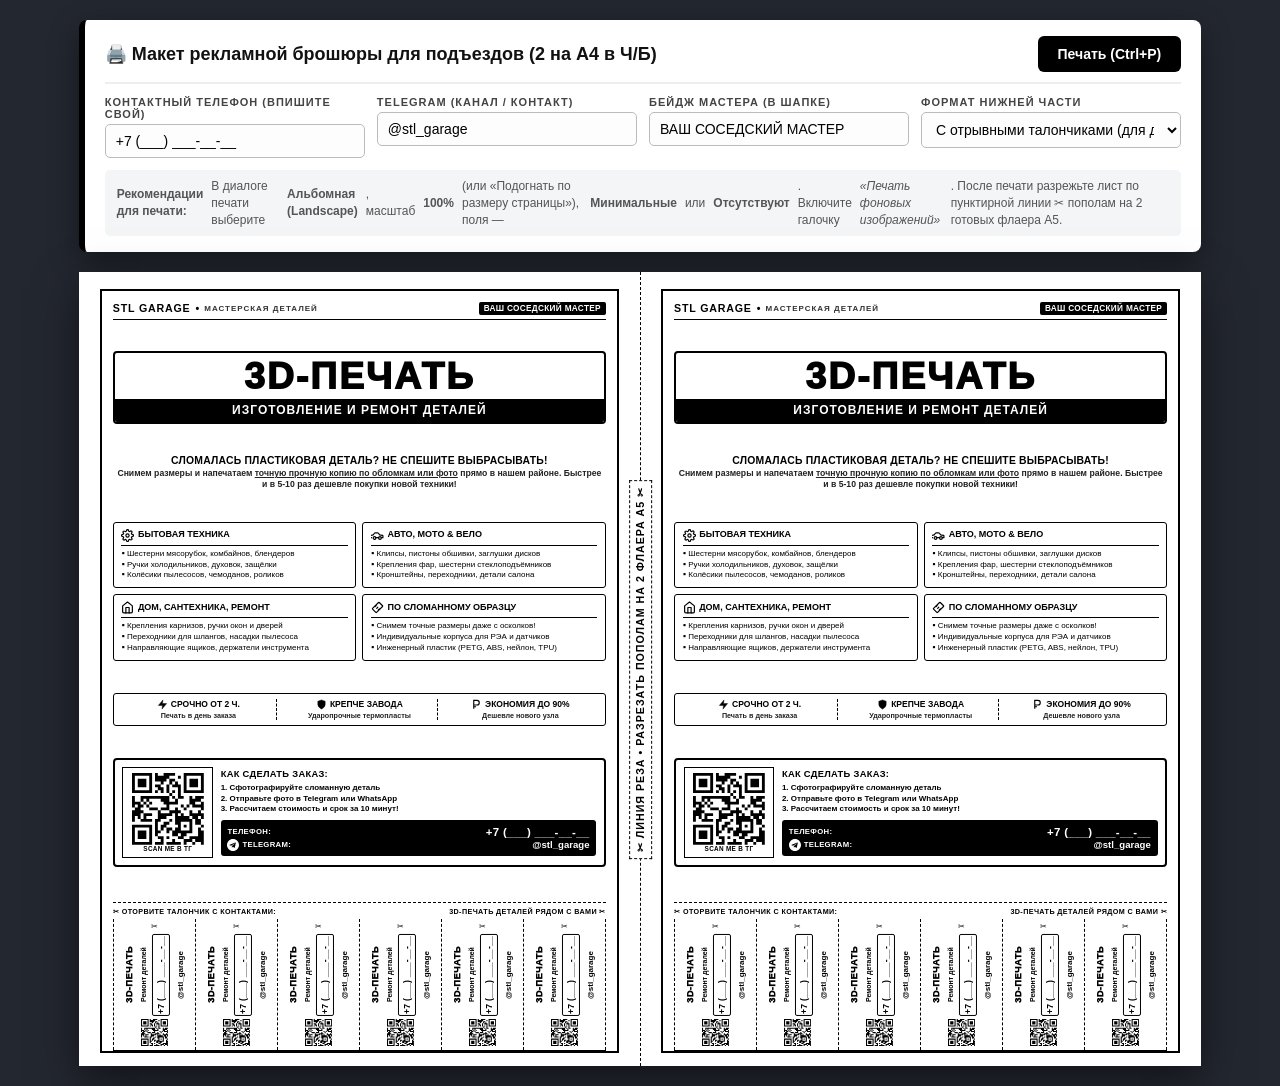
==== commit 876e9b40: "fix: remove STEP download button and update catalog descriptions" ====
--- a/flyer.html
+++ b/flyer.html
@@ -105,7 +105,7 @@
       font-weight: 800;
       color: #444;
       text-transform: uppercase;
-      letter-spacing: 0.5px;
+      letter-spacing: 1px;
     }
 
     .input-group input, .input-group select {
@@ -188,7 +188,7 @@
       width: 148.5mm;
       height: 210mm;
       box-sizing: border-box;
-      padding: 5mm 6mm 4mm 6mm;
+      padding: 4.5mm 5.5mm 3.5mm 5.5mm;
       display: flex;
       flex-direction: column;
       justify-content: space-between;
@@ -203,7 +203,7 @@
       display: flex;
       flex-direction: column;
       justify-content: space-between;
-      padding: 3mm 3.2mm 0mm 3.2mm;
+      padding: 2.8mm 3mm 0mm 3mm;
       position: relative;
     }
 
@@ -212,117 +212,134 @@
       display: flex;
       justify-content: space-between;
       align-items: center;
-      border-bottom: 2px solid #000000;
-      padding-bottom: 1.8mm;
-      margin-bottom: 1.8mm;
-    }
-
-    .brand-logo {
+      border-bottom: 1.5px solid #000000;
+      padding-bottom: 1.2mm;
+      margin-bottom: 1.2mm;
+    }
+
+    .brand-info {
       display: flex;
       align-items: center;
       gap: 5px;
     }
 
-    .brand-title {
-      font-size: 13.5pt;
-      font-weight: 900;
-      letter-spacing: 0.5px;
-      text-transform: uppercase;
-      line-height: 1;
-    }
-
-    .brand-subtitle {
-      font-size: 6.2pt;
+    .brand-name {
+      font-size: 8pt;
+      font-weight: 900;
+      letter-spacing: 0.8px;
+    }
+
+    .brand-dot {
+      font-size: 8pt;
+      font-weight: 900;
+    }
+
+    .brand-sub {
+      font-size: 6pt;
       font-weight: 700;
-      letter-spacing: 0.4px;
-      text-transform: uppercase;
-      color: #222;
-      margin-top: 1.5px;
+      letter-spacing: 1px;
+      color: #333;
     }
 
     .neighbor-badge {
       background: #000000;
       color: #ffffff;
-      font-size: 6.8pt;
+      font-size: 6.2pt;
       font-weight: 800;
-      padding: 2px 6px;
-      border-radius: 3px;
+      padding: 1.8px 5px;
+      border-radius: 2px;
       text-transform: uppercase;
       letter-spacing: 0.3px;
       white-space: nowrap;
     }
 
-    /* 2. Ударный заголовок */
-    .hero-banner {
+    /* 2. ГИГАНТСКИЙ ЗАГОЛОВОК 3D-ПЕЧАТЬ */
+    .hero-box {
+      border: 2.5px solid #000000;
+      border-radius: 4px;
+      text-align: center;
+      margin-bottom: 1.5mm;
+      background: #ffffff;
+      overflow: hidden;
+    }
+
+    .hero-main-title {
+      font-size: 28pt;
+      font-weight: 950;
+      line-height: 1.05;
+      letter-spacing: 2px;
+      color: #000000;
+      padding: 1.2mm 2mm 0.8mm 2mm;
+      text-transform: uppercase;
+    }
+
+    .hero-black-stripe {
       background: #000000;
       color: #ffffff;
-      padding: 2.8mm 3mm 2.4mm 3mm;
+      font-size: 9pt;
+      font-weight: 900;
+      letter-spacing: 1px;
+      text-transform: uppercase;
+      padding: 1.2mm 2mm;
+      line-height: 1.1;
+    }
+
+    /* 3. Проблема / Решение */
+    .problem-hook-bar {
       text-align: center;
-      border-radius: 4px;
-      margin-bottom: 1.8mm;
-      border: 1px solid #000000;
-    }
-
-    .hero-banner .hero-hook {
-      font-size: 11.2pt;
+      margin-bottom: 1.6mm;
+      padding: 0 1mm;
+    }
+
+    .problem-lead {
+      font-size: 7.8pt;
       font-weight: 900;
       text-transform: uppercase;
+      color: #000;
       letter-spacing: 0.2px;
       line-height: 1.15;
-      display: block;
-    }
-
-    .hero-banner .hero-subhook {
-      font-size: 8.2pt;
-      font-weight: 800;
-      letter-spacing: 0.2px;
-      color: #ffffff;
-      margin-top: 2px;
-      display: block;
-    }
-
-    .hero-desc {
-      font-size: 7pt;
+    }
+
+    .problem-sub {
+      font-size: 6.5pt;
       font-weight: 600;
       line-height: 1.25;
-      text-align: center;
-      margin: 1.2mm 0 1.8mm 0;
-      padding: 0 1mm;
-      color: #000;
-    }
-
-    .hero-desc strong {
+      color: #222;
+      margin-top: 1px;
+    }
+
+    .problem-sub strong {
       font-weight: 900;
       text-decoration: underline;
     }
 
-    /* 3. Сетка услуг (2х2) */
+    /* 4. Сетка услуг (2х2) */
     .services-grid {
       display: grid;
       grid-template-columns: 1fr 1fr;
-      gap: 1.8mm;
-      margin-bottom: 1.8mm;
+      gap: 1.6mm;
+      margin-bottom: 1.6mm;
     }
 
     .service-card {
       border: 1.5px solid #000000;
       border-radius: 3px;
-      padding: 1.8mm 2.2mm;
+      padding: 1.6mm 2mm;
       background: #ffffff;
       display: flex;
       flex-direction: column;
     }
 
     .card-title {
-      font-size: 7pt;
+      font-size: 6.8pt;
       font-weight: 900;
       text-transform: uppercase;
       display: flex;
       align-items: center;
-      gap: 4px;
+      gap: 3.5px;
       border-bottom: 1px solid #000000;
-      padding-bottom: 1mm;
-      margin-bottom: 1mm;
+      padding-bottom: 0.8mm;
+      margin-bottom: 0.8mm;
       line-height: 1.1;
     }
 
@@ -339,32 +356,32 @@
     }
 
     .card-list li {
-      font-size: 6.2pt;
-      line-height: 1.25;
+      font-size: 6pt;
+      line-height: 1.2;
       color: #000;
-      margin-bottom: 1.5px;
+      margin-bottom: 1.2px;
       display: flex;
       align-items: flex-start;
-      gap: 3px;
+      gap: 2.5px;
     }
 
     .card-list li::before {
       content: "▪";
       font-size: 6.5pt;
       color: #000;
-      line-height: 1.2;
-    }
-
-    /* 4. Преимущества */
+      line-height: 1.1;
+    }
+
+    /* 5. Преимущества */
     .benefits-bar {
       display: flex;
       justify-content: space-between;
       background: #ffffff;
       border: 1.5px solid #000000;
       border-radius: 3px;
-      padding: 1.6mm 2mm;
-      margin-bottom: 1.8mm;
-      gap: 1.5mm;
+      padding: 1.4mm 1.8mm;
+      margin-bottom: 1.6mm;
+      gap: 1.2mm;
     }
 
     .benefit-item {
@@ -381,7 +398,7 @@
     }
 
     .benefit-head {
-      font-size: 6.6pt;
+      font-size: 6.4pt;
       font-weight: 900;
       text-transform: uppercase;
       line-height: 1.1;
@@ -391,40 +408,40 @@
     }
 
     .benefit-desc {
-      font-size: 5.5pt;
+      font-size: 5.4pt;
       font-weight: 700;
       color: #222;
       margin-top: 1px;
     }
 
-    /* 5. Блок заказа и QR-кода */
+    /* 6. Блок заказа и QR-кода */
     .order-action-box {
       border: 2px solid #000000;
       border-radius: 4px;
-      padding: 2mm 2.2mm;
-      display: flex;
-      gap: 2.2mm;
-      align-items: center;
-      margin-bottom: 1.8mm;
+      padding: 1.8mm 2mm;
+      display: flex;
+      gap: 2mm;
+      align-items: center;
+      margin-bottom: 1.6mm;
       background: #ffffff;
     }
 
     .qr-container {
       flex-shrink: 0;
-      width: 25mm;
-      height: 25mm;
+      width: 24mm;
+      height: 24mm;
       display: flex;
       flex-direction: column;
       align-items: center;
       justify-content: center;
       border: 1.5px solid #000000;
-      padding: 1mm;
+      padding: 0.8mm;
       background: #ffffff;
     }
 
     .qr-svg-wrapper {
-      width: 20mm;
-      height: 20mm;
+      width: 19mm;
+      height: 19mm;
     }
 
     .qr-svg-wrapper svg {
@@ -434,7 +451,7 @@
     }
 
     .qr-caption {
-      font-size: 5pt;
+      font-size: 4.8pt;
       font-weight: 900;
       text-transform: uppercase;
       margin-top: 1px;
@@ -451,25 +468,25 @@
     }
 
     .order-steps-title {
-      font-size: 7.2pt;
+      font-size: 7pt;
       font-weight: 900;
       text-transform: uppercase;
       letter-spacing: 0.3px;
-      margin-bottom: 1.2mm;
+      margin-bottom: 1mm;
       display: flex;
       align-items: center;
       gap: 4px;
     }
 
     .steps-list {
-      font-size: 6.2pt;
-      line-height: 1.25;
+      font-size: 6pt;
+      line-height: 1.2;
       font-weight: 600;
-      margin-bottom: 1.6mm;
+      margin-bottom: 1.4mm;
     }
 
     .steps-list div {
-      margin-bottom: 1.5px;
+      margin-bottom: 1.2px;
     }
 
     .steps-list strong {
@@ -479,15 +496,15 @@
     .contact-highlight {
       background: #000000;
       color: #ffffff;
-      padding: 1.6mm 2mm;
+      padding: 1.4mm 1.8mm;
       border-radius: 3px;
       display: flex;
       flex-direction: column;
-      gap: 1.5px;
+      gap: 1.2px;
     }
 
     .contact-row {
-      font-size: 7pt;
+      font-size: 6.8pt;
       font-weight: 800;
       display: flex;
       align-items: center;
@@ -495,27 +512,27 @@
     }
 
     .contact-label {
-      font-size: 6pt;
+      font-size: 5.8pt;
       letter-spacing: 0.3px;
     }
 
     .contact-phone {
-      font-size: 8.8pt;
+      font-size: 8.6pt;
       font-weight: 900;
       letter-spacing: 0.3px;
     }
 
     .contact-tg {
-      font-size: 7.5pt;
+      font-size: 7.2pt;
       font-weight: 900;
       color: #ffffff;
     }
 
-    /* 6. Отрывные корешки (Tear-off coupons) */
+    /* 7. Отрывные корешки (Tear-off coupons) */
     .tear-tabs-container {
       border-top: 1.5px dashed #000000;
-      margin-top: 1mm;
-      padding-top: 1.2mm;
+      margin-top: 0.8mm;
+      padding-top: 1mm;
       display: flex;
       flex-direction: column;
       position: relative;
@@ -525,11 +542,11 @@
       display: flex;
       align-items: center;
       justify-content: space-between;
-      font-size: 5.5pt;
+      font-size: 5.4pt;
       font-weight: 900;
       text-transform: uppercase;
-      letter-spacing: 0.5px;
-      margin-bottom: 1mm;
+      letter-spacing: 0.4px;
+      margin-bottom: 0.8mm;
     }
 
     .tabs-row {
@@ -545,7 +562,7 @@
       flex-direction: column;
       align-items: center;
       justify-content: space-between;
-      padding: 1.5mm 0.8mm;
+      padding: 1.2mm 0.8mm;
       box-sizing: border-box;
       position: relative;
       text-align: center;
@@ -559,7 +576,7 @@
       font-size: 6pt;
       line-height: 1;
       color: #000;
-      margin-bottom: 1mm;
+      margin-bottom: 0.8mm;
     }
 
     .tab-text-vertical {
@@ -575,10 +592,10 @@
     }
 
     .tab-title {
-      font-size: 6.8pt;
-      font-weight: 900;
+      font-size: 7pt;
+      font-weight: 950;
       text-transform: uppercase;
-      letter-spacing: 0.3px;
+      letter-spacing: 0.4px;
     }
 
     .tab-service {
@@ -604,9 +621,9 @@
     }
 
     .tab-mini-qr {
-      width: 7.5mm;
-      height: 7.5mm;
-      margin-top: 1mm;
+      width: 7.2mm;
+      height: 7.2mm;
+      margin-top: 0.8mm;
       flex-shrink: 0;
     }
 
@@ -616,32 +633,48 @@
       display: block;
     }
 
-    /* Альтернативный режим цен */
+    /* Режим сплошной листовки */
     .prices-mode-block {
       display: none;
       border: 1.5px solid #000000;
       border-radius: 3px;
-      padding: 2mm 2.5mm;
-      margin-top: 1mm;
+      padding: 1.8mm 2.2mm;
+      margin-top: 0.8mm;
       background: #ffffff;
     }
 
     .prices-title {
-      font-size: 7.2pt;
+      font-size: 7pt;
       font-weight: 900;
       text-transform: uppercase;
-      border-bottom: 1px solid #000;
-      padding-bottom: 1mm;
-      margin-bottom: 1.5mm;
+      border-bottom: 1.5px solid #000;
+      padding-bottom: 0.8mm;
+      margin-bottom: 1.2mm;
       display: flex;
       justify-content: space-between;
+      align-items: center;
+    }
+
+    .badge-mini {
+      background: #000;
+      color: #fff;
+      font-size: 5.8pt;
+      padding: 1.2px 4px;
+      border-radius: 2px;
+    }
+
+    .prices-grid-layout {
+      display: flex;
+      gap: 2mm;
+      align-items: center;
     }
 
     .prices-table {
-      display: grid;
-      grid-template-columns: 1fr 1fr;
-      gap: 1.5mm;
-      font-size: 6.2pt;
+      flex: 1;
+      display: flex;
+      flex-direction: column;
+      gap: 1.2px;
+      font-size: 6pt;
     }
 
     .price-row {
@@ -653,6 +686,54 @@
 
     .price-val {
       font-weight: 900;
+    }
+
+    .catalog-link-box {
+      width: 28mm;
+      display: flex;
+      flex-direction: column;
+      align-items: center;
+      text-align: center;
+      border-left: 1px solid #000;
+      padding-left: 2mm;
+    }
+
+    .catalog-qr-wrap {
+      width: 17mm;
+      height: 17mm;
+    }
+
+    .catalog-qr-wrap svg {
+      width: 100%;
+      height: 100%;
+      display: block;
+    }
+
+    .catalog-qr-desc {
+      margin-top: 1px;
+      font-size: 4.6pt;
+      line-height: 1.1;
+      text-transform: uppercase;
+    }
+
+    .catalog-qr-desc strong {
+      display: block;
+      font-size: 5pt;
+    }
+
+    /* Переключение классов через body */
+    body.mode-tabs .tabs-section {
+      display: flex !important;
+    }
+    body.mode-tabs .prices-section {
+      display: none !important;
+    }
+
+    body.mode-prices .tabs-section {
+      display: none !important;
+    }
+    body.mode-prices .prices-section {
+      display: block !important;
     }
 
     @page {
@@ -692,7 +773,7 @@
     }
   </style>
 </head>
-<body>
+<body class="mode-tabs">
 
   <!-- ВЕРХНЯЯ ПАНЕЛЬ УПРАВЛЕНИЯ -->
   <div class="control-panel">
@@ -733,7 +814,7 @@
     </div>
 
     <div class="panel-hint">
-      <strong>Рекомендации для печати:</strong> В диалоге печати выберите <strong>Альбомная (Landscape)</strong>, масштаб <strong>100%</strong> (или «Подогнать по размеру страницы»), поля — <strong>Минимальные</strong> или <strong>Отсутствуют</strong>. Включите галочку <em>«Печать фоновых изображений»</em>. После печати разрежьте лист по пунктирной линии ✂ пополам.
+      <strong>Рекомендации для печати:</strong> В диалоге печати выберите <strong>Альбомная (Landscape)</strong>, масштаб <strong>100%</strong> (или «Подогнать по размеру страницы»), поля — <strong>Минимальные</strong> или <strong>Отсутствуют</strong>. Включите галочку <em>«Печать фоновых изображений»</em>. После печати разрежьте лист по пунктирной линии ✂ пополам на 2 готовых флаера А5.
     </div>
   </div>
 
@@ -751,28 +832,33 @@
         
         <div class="flyer-border">
 
-          <!-- 1. Шапка бренда и соседского статуса -->
+          <!-- 1. Верхняя полоса: Бренд и гео-привязка -->
           <div class="brand-bar">
-            <div class="brand-logo">
-              <div>
-                <div class="brand-title">STL GARAGE</div>
-                <div class="brand-subtitle">Мастерская 3D-печати и моделирования</div>
-              </div>
+            <div class="brand-info">
+              <span class="brand-name">STL GARAGE</span>
+              <span class="brand-dot">•</span>
+              <span class="brand-sub">МАСТЕРСКАЯ ДЕТАЛЕЙ</span>
             </div>
             <div class="neighbor-badge dynamic-badge">ВАШ СОСЕДСКИЙ МАСТЕР</div>
           </div>
 
-          <!-- 2. Главный ударный заголовок -->
-          <div class="hero-banner">
-            <span class="hero-hook">СЛОМАЛАСЬ ПЛАСТИКОВАЯ ДЕТАЛЬ?</span>
-            <span class="hero-subhook">НЕ СПЕШИТЕ ВЫБРАСЫВАТЬ ТЕХНИКУ И ВЕЩИ!</span>
-          </div>
-
-          <div class="hero-desc">
-            Напечатаем точную <strong>прочную копию по сломанному образцу</strong>, обломкам или фото прямо в нашем районе. Быстро, качественно и в 5-10 раз дешевле покупки нового узла!
-          </div>
-
-          <!-- 3. Сетка услуг (2х2 карточки) -->
+          <!-- 2. ГЛАВНЫЙ ГИГАНТСКИЙ ЗАГОЛОВОК: 3D-ПЕЧАТЬ -->
+          <div class="hero-box">
+            <div class="hero-main-title">3D-ПЕЧАТЬ</div>
+            <div class="hero-black-stripe">
+              <span>ИЗГОТОВЛЕНИЕ И РЕМОНТ ДЕТАЛЕЙ</span>
+            </div>
+          </div>
+
+          <!-- 3. Понятный подзаголовок проблемы / решения -->
+          <div class="problem-hook-bar">
+            <div class="problem-lead">СЛОМАЛАСЬ ПЛАСТИКОВАЯ ДЕТАЛЬ? НЕ СПЕШИТЕ ВЫБРАСЫВАТЬ!</div>
+            <div class="problem-sub">
+              Снимем размеры и напечатаем <strong>точную прочную копию по обломкам или фото</strong> прямо в нашем районе. Быстрее и в 5-10 раз дешевле покупки новой техники!
+            </div>
+          </div>
+
+          <!-- 4. Сетка услуг (2х2 карточки поломок) -->
           <div class="services-grid">
             <div class="service-card">
               <div class="card-title">
@@ -818,12 +904,12 @@
               <ul class="card-list">
                 <li>Снимем точные размеры даже с осколков!</li>
                 <li>Индивидуальные корпуса для РЭА и датчиков</li>
-                <li>Инженерные термопласты (PETG, ABS, TPU)</li>
+                <li>Инженерный пластик (PETG, ABS, нейлон, TPU)</li>
               </ul>
             </div>
           </div>
 
-          <!-- 4. Преимущества -->
+          <!-- 5. Преимущества (3 колонки) -->
           <div class="benefits-bar">
             <div class="benefit-item">
               <div class="benefit-head"><svg width="11" height="11" viewBox="0 0 24 24" fill="#000" stroke="#000" stroke-width="1"><polygon points="13 2 3 14 12 14 11 22 21 10 12 10 13 2"></polygon></svg> СРОЧНО ОТ 2 Ч.</div>
@@ -831,15 +917,15 @@
             </div>
             <div class="benefit-item">
               <div class="benefit-head"><svg width="11" height="11" viewBox="0 0 24 24" fill="#000" stroke="#000" stroke-width="1"><path d="M12 22s8-4 8-10V5l-8-3-8 3v7c0 6 8 10 8 10z"></path></svg> КРЕПЧЕ ЗАВОДА</div>
-              <div class="benefit-desc">Ударопрочный пластик</div>
+              <div class="benefit-desc">Ударопрочные термопласты</div>
             </div>
             <div class="benefit-item">
               <div class="benefit-head"><svg width="11" height="11" viewBox="0 0 24 24" fill="none" stroke="#000" stroke-width="2.5"><path d="M6 3h7a5 5 0 0 1 5 5 5 5 0 0 1-5 5H6zm0 10h8m-8 4h5M6 3v18"></path></svg> ЭКОНОМИЯ ДО 90%</div>
-              <div class="benefit-desc">Дешевле новой техники</div>
-            </div>
-          </div>
-
-          <!-- 5. Блок заказа и QR-кода -->
+              <div class="benefit-desc">Дешевле нового узла</div>
+            </div>
+          </div>
+
+          <!-- 6. Блок заказа и QR-кода -->
           <div class="order-action-box">
             <div class="qr-container">
               <div class="qr-svg-wrapper">
@@ -871,14 +957,13 @@
             </div>
           </div>
 
-          <!-- Вариант А: Отрывные корешки (6 язычков) -->
+          <!-- 7А. Отрывные корешки (для режима tabs) -->
           <div class="tear-tabs-container tabs-section">
             <div class="tear-guide">
               <span>✂ Оторвите талончик с контактами:</span>
-              <span>ПЕЧАТЬ ДЕТАЛЕЙ РЯДОМ С ВАМИ ✂</span>
+              <span>3D-ПЕЧАТЬ ДЕТАЛЕЙ РЯДОМ С ВАМИ ✂</span>
             </div>
             <div class="tabs-row">
-              <!-- 6 отрывных талонов -->
               <div class="tab-coupon">
                 <div class="tab-cut-scissors">✂</div>
                 <div class="tab-text-vertical">
@@ -947,36 +1032,46 @@
             </div>
           </div>
 
-          <!-- Вариант Б: Блок ориентировочных цен (для режима сплошной листовки) -->
+          <!-- 7Б. Полноразмерный блок с ценами (для режима prices) -->
           <div class="prices-mode-block prices-section">
             <div class="prices-title">
               <span>ОРИЕНТИРОВОЧНЫЕ ЦЕНЫ:</span>
-              <span>ОТ 150 РУБЛЕЙ</span>
-            </div>
-            <div class="prices-table">
-              <div class="price-row">
-                <span>Клипсы, пистоны, фиксаторы:</span>
-                <span class="price-val">от 100 ₽</span>
-              </div>
-              <div class="price-row">
-                <span>Шестерни блендеров / мясорубок:</span>
-                <span class="price-val">от 250 ₽</span>
-              </div>
-              <div class="price-row">
-                <span>Ручки холодильников, духовок, окон:</span>
-                <span class="price-val">от 350 ₽</span>
-              </div>
-              <div class="price-row">
-                <span>Защёлки, колёсики, заглушки:</span>
-                <span class="price-val">от 150 ₽</span>
-              </div>
-              <div class="price-row">
-                <span>Кронштейны, переходники, фланцы:</span>
-                <span class="price-val">от 300 ₽</span>
-              </div>
-              <div class="price-row">
-                <span>Корпуса для электроники и РЭА:</span>
-                <span class="price-val">от 400 ₽</span>
+              <span class="badge-mini">ОТ 100 РУБЛЕЙ</span>
+            </div>
+            <div class="prices-grid-layout">
+              <div class="prices-table">
+                <div class="price-row">
+                  <span>Клипсы, пистоны, фиксаторы:</span>
+                  <span class="price-val">от 100 ₽</span>
+                </div>
+                <div class="price-row">
+                  <span>Шестерни блендеров / мясорубок:</span>
+                  <span class="price-val">от 250 ₽</span>
+                </div>
+                <div class="price-row">
+                  <span>Ручки холодильников, духовок, окон:</span>
+                  <span class="price-val">от 350 ₽</span>
+                </div>
+                <div class="price-row">
+                  <span>Защёлки, колёсики, заглушки:</span>
+                  <span class="price-val">от 150 ₽</span>
+                </div>
+                <div class="price-row">
+                  <span>Кронштейны, переходники, фланцы:</span>
+                  <span class="price-val">от 300 ₽</span>
+                </div>
+                <div class="price-row">
+                  <span>Корпуса для электроники и РЭА:</span>
+                  <span class="price-val">от 400 ₽</span>
+                </div>
+              </div>
+
+              <div class="catalog-link-box">
+                <div class="catalog-qr-wrap"><svg width="14.5mm" height="14.5mm" version="1.1" viewBox="0 0 14.5 14.5" xmlns="http://www.w3.org/2000/svg"><path d="M0,0H0.5V0.5H0zM0.5,0H1V0.5H0.5zM1,0H1.5V0.5H1zM1.5,0H2V0.5H1.5zM2,0H2.5V0.5H2zM2.5,0H3V0.5H2.5zM3,0H3.5V0.5H3zM4.5,0H5V0.5H4.5zM7,0H7.5V0.5H7zM7.5,0H8V0.5H7.5zM9,0H9.5V0.5H9zM9.5,0H10V0.5H9.5zM11,0H11.5V0.5H11zM11.5,0H12V0.5H11.5zM12,0H12.5V0.5H12zM12.5,0H13V0.5H12.5zM13,0H13.5V0.5H13zM13.5,0H14V0.5H13.5zM14,0H14.5V0.5H14zM0,0.5H0.5V1H0zM3,0.5H3.5V1H3zM4,0.5H4.5V1H4zM5.5,0.5H6V1H5.5zM6.5,0.5H7V1H6.5zM7,0.5H7.5V1H7zM7.5,0.5H8V1H7.5zM8,0.5H8.5V1H8zM9.5,0.5H10V1H9.5zM10,0.5H10.5V1H10zM11,0.5H11.5V1H11zM14,0.5H14.5V1H14zM0,1H0.5V1.5H0zM1,1H1.5V1.5H1zM1.5,1H2V1.5H1.5zM2,1H2.5V1.5H2zM3,1H3.5V1.5H3zM4.5,1H5V1.5H4.5zM5.5,1H6V1.5H5.5zM7.5,1H8V1.5H7.5zM9,1H9.5V1.5H9zM11,1H11.5V1.5H11zM12,1H12.5V1.5H12zM12.5,1H13V1.5H12.5zM13,1H13.5V1.5H13zM14,1H14.5V1.5H14zM0,1.5H0.5V2H0zM1,1.5H1.5V2H1zM1.5,1.5H2V2H1.5zM2,1.5H2.5V2H2zM3,1.5H3.5V2H3zM5,1.5H5.5V2H5zM5.5,1.5H6V2H5.5zM6,1.5H6.5V2H6zM7.5,1.5H8V2H7.5zM9.5,1.5H10V2H9.5zM10,1.5H10.5V2H10zM11,1.5H11.5V2H11zM12,1.5H12.5V2H12zM12.5,1.5H13V2H12.5zM13,1.5H13.5V2H13zM14,1.5H14.5V2H14zM0,2H0.5V2.5H0zM1,2H1.5V2.5H1zM1.5,2H2V2.5H1.5zM2,2H2.5V2.5H2zM3,2H3.5V2.5H3zM4,2H4.5V2.5H4zM4.5,2H5V2.5H4.5zM5.5,2H6V2.5H5.5zM6,2H6.5V2.5H6zM6.5,2H7V2.5H6.5zM7,2H7.5V2.5H7zM7.5,2H8V2.5H7.5zM8.5,2H9V2.5H8.5zM9,2H9.5V2.5H9zM9.5,2H10V2.5H9.5zM11,2H11.5V2.5H11zM12,2H12.5V2.5H12zM12.5,2H13V2.5H12.5zM13,2H13.5V2.5H13zM14,2H14.5V2.5H14zM0,2.5H0.5V3H0zM3,2.5H3.5V3H3zM4.5,2.5H5V3H4.5zM5.5,2.5H6V3H5.5zM6,2.5H6.5V3H6zM7,2.5H7.5V3H7zM7.5,2.5H8V3H7.5zM8,2.5H8.5V3H8zM9,2.5H9.5V3H9zM9.5,2.5H10V3H9.5zM11,2.5H11.5V3H11zM14,2.5H14.5V3H14zM0,3H0.5V3.5H0zM0.5,3H1V3.5H0.5zM1,3H1.5V3.5H1zM1.5,3H2V3.5H1.5zM2,3H2.5V3.5H2zM2.5,3H3V3.5H2.5zM3,3H3.5V3.5H3zM4,3H4.5V3.5H4zM5,3H5.5V3.5H5zM6,3H6.5V3.5H6zM7,3H7.5V3.5H7zM8,3H8.5V3.5H8zM9,3H9.5V3.5H9zM10,3H10.5V3.5H10zM11,3H11.5V3.5H11zM11.5,3H12V3.5H11.5zM12,3H12.5V3.5H12zM12.5,3H13V3.5H12.5zM13,3H13.5V3.5H13zM13.5,3H14V3.5H13.5zM14,3H14.5V3.5H14zM4.5,3.5H5V4H4.5zM6.5,3.5H7V4H6.5zM7,3.5H7.5V4H7zM7.5,3.5H8V4H7.5zM8.5,3.5H9V4H8.5zM9.5,3.5H10V4H9.5zM0,4H0.5V4.5H0zM1,4H1.5V4.5H1zM2,4H2.5V4.5H2zM3,4H3.5V4.5H3zM5.5,4H6V4.5H5.5zM7,4H7.5V4.5H7zM8,4H8.5V4.5H8zM8.5,4H9V4.5H8.5zM9.5,4H10V4.5H9.5zM10,4H10.5V4.5H10zM12,4H12.5V4.5H12zM13.5,4H14V4.5H13.5zM1.5,4.5H2V5H1.5zM2,4.5H2.5V5H2zM4.5,4.5H5V5H4.5zM6,4.5H6.5V5H6zM8,4.5H8.5V5H8zM10,4.5H10.5V5H10zM11,4.5H11.5V5H11zM12.5,4.5H13V5H12.5zM14,4.5H14.5V5H14zM0.5,5H1V5.5H0.5zM1.5,5H2V5.5H1.5zM3,5H3.5V5.5H3zM3.5,5H4V5.5H3.5zM4,5H4.5V5.5H4zM5.5,5H6V5.5H5.5zM6,5H6.5V5.5H6zM6.5,5H7V5.5H6.5zM8,5H8.5V5.5H8zM9,5H9.5V5.5H9zM10,5H10.5V5.5H10zM11,5H11.5V5.5H11zM11.5,5H12V5.5H11.5zM12,5H12.5V5.5H12zM13,5H13.5V5.5H13zM13.5,5H14V5.5H13.5zM14,5H14.5V5.5H14zM0,5.5H0.5V6H0zM1,5.5H1.5V6H1zM3.5,5.5H4V6H3.5zM5,5.5H5.5V6H5zM5.5,5.5H6V6H5.5zM6,5.5H6.5V6H6zM8.5,5.5H9V6H8.5zM9,5.5H9.5V6H9zM9.5,5.5H10V6H9.5zM10,5.5H10.5V6H10zM10.5,5.5H11V6H10.5zM11,5.5H11.5V6H11zM13.5,5.5H14V6H13.5zM0.5,6H1V6.5H0.5zM2,6H2.5V6.5H2zM2.5,6H3V6.5H2.5zM3,6H3.5V6.5H3zM6,6H6.5V6.5H6zM8.5,6H9V6.5H8.5zM10.5,6H11V6.5H10.5zM11,6H11.5V6.5H11zM12.5,6H13V6.5H12.5zM13.5,6H14V6.5H13.5zM14,6H14.5V6.5H14zM0,6.5H0.5V7H0zM0.5,6.5H1V7H0.5zM1,6.5H1.5V7H1zM2,6.5H2.5V7H2zM3.5,6.5H4V7H3.5zM5,6.5H5.5V7H5zM6.5,6.5H7V7H6.5zM8,6.5H8.5V7H8zM10,6.5H10.5V7H10zM10.5,6.5H11V7H10.5zM11,6.5H11.5V7H11zM12.5,6.5H13V7H12.5zM14,6.5H14.5V7H14zM1.5,7H2V7.5H1.5zM3,7H3.5V7.5H3zM3.5,7H4V7.5H3.5zM4,7H4.5V7.5H4zM6,7H6.5V7.5H6zM7,7H7.5V7.5H7zM8.5,7H9V7.5H8.5zM10.5,7H11V7.5H10.5zM12.5,7H13V7.5H12.5zM13.5,7H14V7.5H13.5zM14,7H14.5V7.5H14zM1,7.5H1.5V8H1zM2,7.5H2.5V8H2zM2.5,7.5H3V8H2.5zM4,7.5H4.5V8H4zM5.5,7.5H6V8H5.5zM6,7.5H6.5V8H6zM6.5,7.5H7V8H6.5zM7,7.5H7.5V8H7zM7.5,7.5H8V8H7.5zM8.5,7.5H9V8H8.5zM9,7.5H9.5V8H9zM9.5,7.5H10V8H9.5zM12.5,7.5H13V8H12.5zM13.5,7.5H14V8H13.5zM0,8H0.5V8.5H0zM0.5,8H1V8.5H0.5zM3,8H3.5V8.5H3zM3.5,8H4V8.5H3.5zM4.5,8H5V8.5H4.5zM5,8H5.5V8.5H5zM5.5,8H6V8.5H5.5zM6,8H6.5V8.5H6zM7,8H7.5V8.5H7zM8,8H8.5V8.5H8zM8.5,8H9V8.5H8.5zM9,8H9.5V8.5H9zM9.5,8H10V8.5H9.5zM10,8H10.5V8.5H10zM10.5,8H11V8.5H10.5zM11,8H11.5V8.5H11zM11.5,8H12V8.5H11.5zM12.5,8H13V8.5H12.5zM13.5,8H14V8.5H13.5zM14,8H14.5V8.5H14zM0.5,8.5H1V9H0.5zM1,8.5H1.5V9H1zM2.5,8.5H3V9H2.5zM5,8.5H5.5V9H5zM7,8.5H7.5V9H7zM8,8.5H8.5V9H8zM10,8.5H10.5V9H10zM10.5,8.5H11V9H10.5zM11,8.5H11.5V9H11zM12.5,8.5H13V9H12.5zM13,8.5H13.5V9H13zM14,8.5H14.5V9H14zM0,9H0.5V9.5H0zM1,9H1.5V9.5H1zM2,9H2.5V9.5H2zM3,9H3.5V9.5H3zM5.5,9H6V9.5H5.5zM6.5,9H7V9.5H6.5zM8.5,9H9V9.5H8.5zM11,9H11.5V9.5H11zM11.5,9H12V9.5H11.5zM12,9H12.5V9.5H12zM13.5,9H14V9.5H13.5zM14,9H14.5V9.5H14zM0.5,9.5H1V10H0.5zM1.5,9.5H2V10H1.5zM2.5,9.5H3V10H2.5zM6,9.5H6.5V10H6zM8,9.5H8.5V10H8zM8.5,9.5H9V10H8.5zM9,9.5H9.5V10H9zM10,9.5H10.5V10H10zM12.5,9.5H13V10H12.5zM13.5,9.5H14V10H13.5zM0,10H0.5V10.5H0zM1,10H1.5V10.5H1zM3,10H3.5V10.5H3zM3.5,10H4V10.5H3.5zM4.5,10H5V10.5H4.5zM5,10H5.5V10.5H5zM6,10H6.5V10.5H6zM8,10H8.5V10.5H8zM8.5,10H9V10.5H8.5zM10,10H10.5V10.5H10zM10.5,10H11V10.5H10.5zM11,10H11.5V10.5H11zM11.5,10H12V10.5H11.5zM12,10H12.5V10.5H12zM4,10.5H4.5V11H4zM6.5,10.5H7V11H6.5zM8,10.5H8.5V11H8zM8.5,10.5H9V11H8.5zM9,10.5H9.5V11H9zM9.5,10.5H10V11H9.5zM10,10.5H10.5V11H10zM12,10.5H12.5V11H12zM13,10.5H13.5V11H13zM13.5,10.5H14V11H13.5zM14,10.5H14.5V11H14zM0,11H0.5V11.5H0zM0.5,11H1V11.5H0.5zM1,11H1.5V11.5H1zM1.5,11H2V11.5H1.5zM2,11H2.5V11.5H2zM2.5,11H3V11.5H2.5zM3,11H3.5V11.5H3zM5,11H5.5V11.5H5zM5.5,11H6V11.5H5.5zM6,11H6.5V11.5H6zM7,11H7.5V11.5H7zM8.5,11H9V11.5H8.5zM9,11H9.5V11.5H9zM9.5,11H10V11.5H9.5zM10,11H10.5V11.5H10zM11,11H11.5V11.5H11zM12,11H12.5V11.5H12zM12.5,11H13V11.5H12.5zM13.5,11H14V11.5H13.5zM14,11H14.5V11.5H14zM0,11.5H0.5V12H0zM3,11.5H3.5V12H3zM4.5,11.5H5V12H4.5zM6,11.5H6.5V12H6zM6.5,11.5H7V12H6.5zM7,11.5H7.5V12H7zM7.5,11.5H8V12H7.5zM8,11.5H8.5V12H8zM8.5,11.5H9V12H8.5zM9,11.5H9.5V12H9zM10,11.5H10.5V12H10zM12,11.5H12.5V12H12zM12.5,11.5H13V12H12.5zM13.5,11.5H14V12H13.5zM14,11.5H14.5V12H14zM0,12H0.5V12.5H0zM1,12H1.5V12.5H1zM1.5,12H2V12.5H1.5zM2,12H2.5V12.5H2zM3,12H3.5V12.5H3zM4,12H4.5V12.5H4zM5,12H5.5V12.5H5zM7,12H7.5V12.5H7zM7.5,12H8V12.5H7.5zM8,12H8.5V12.5H8zM8.5,12H9V12.5H8.5zM10,12H10.5V12.5H10zM10.5,12H11V12.5H10.5zM11,12H11.5V12.5H11zM11.5,12H12V12.5H11.5zM12,12H12.5V12.5H12zM13.5,12H14V12.5H13.5zM14,12H14.5V12.5H14zM0,12.5H0.5V13H0zM1,12.5H1.5V13H1zM1.5,12.5H2V13H1.5zM2,12.5H2.5V13H2zM3,12.5H3.5V13H3zM4.5,12.5H5V13H4.5zM6,12.5H6.5V13H6zM7,12.5H7.5V13H7zM8.5,12.5H9V13H8.5zM9,12.5H9.5V13H9zM9.5,12.5H10V13H9.5zM10,12.5H10.5V13H10zM11.5,12.5H12V13H11.5zM12,12.5H12.5V13H12zM13,12.5H13.5V13H13zM13.5,12.5H14V13H13.5zM14,12.5H14.5V13H14zM0,13H0.5V13.5H0zM1,13H1.5V13.5H1zM1.5,13H2V13.5H1.5zM2,13H2.5V13.5H2zM3,13H3.5V13.5H3zM4,13H4.5V13.5H4zM4.5,13H5V13.5H4.5zM5,13H5.5V13.5H5zM5.5,13H6V13.5H5.5zM8,13H8.5V13.5H8zM9.5,13H10V13.5H9.5zM11.5,13H12V13.5H11.5zM12,13H12.5V13.5H12zM12.5,13H13V13.5H12.5zM14,13H14.5V13.5H14zM0,13.5H0.5V14H0zM3,13.5H3.5V14H3zM5,13.5H5.5V14H5zM5.5,13.5H6V14H5.5zM7.5,13.5H8V14H7.5zM8,13.5H8.5V14H8zM8.5,13.5H9V14H8.5zM9.5,13.5H10V14H9.5zM10,13.5H10.5V14H10zM11.5,13.5H12V14H11.5zM12,13.5H12.5V14H12zM13.5,13.5H14V14H13.5zM0,14H0.5V14.5H0zM0.5,14H1V14.5H0.5zM1,14H1.5V14.5H1zM1.5,14H2V14.5H1.5zM2,14H2.5V14.5H2zM2.5,14H3V14.5H2.5zM3,14H3.5V14.5H3zM4,14H4.5V14.5H4zM6,14H6.5V14.5H6zM6.5,14H7V14.5H6.5zM7,14H7.5V14.5H7zM7.5,14H8V14.5H7.5zM8,14H8.5V14.5H8zM8.5,14H9V14.5H8.5zM10,14H10.5V14.5H10zM10.5,14H11V14.5H10.5zM12,14H12.5V14.5H12zM12.5,14H13V14.5H12.5zM13.5,14H14V14.5H13.5zM14,14H14.5V14.5H14z" id="qr-path" fill="#000000" fill-opacity="1" fill-rule="nonzero" stroke="none" /></svg></div>
+                <div class="catalog-qr-desc">
+                  <strong>КАТАЛОГ ГОТОВЫХ ДЕТАЛЕЙ</strong>
+                  <span>revermag.github.io/stl-garage</span>
+                </div>
               </div>
             </div>
           </div>
@@ -990,28 +1085,33 @@
         
         <div class="flyer-border">
 
-          <!-- 1. Шапка бренда и соседского статуса -->
+          <!-- 1. Верхняя полоса: Бренд и гео-привязка -->
           <div class="brand-bar">
-            <div class="brand-logo">
-              <div>
-                <div class="brand-title">STL GARAGE</div>
-                <div class="brand-subtitle">Мастерская 3D-печати и моделирования</div>
-              </div>
+            <div class="brand-info">
+              <span class="brand-name">STL GARAGE</span>
+              <span class="brand-dot">•</span>
+              <span class="brand-sub">МАСТЕРСКАЯ ДЕТАЛЕЙ</span>
             </div>
             <div class="neighbor-badge dynamic-badge">ВАШ СОСЕДСКИЙ МАСТЕР</div>
           </div>
 
-          <!-- 2. Главный ударный заголовок -->
-          <div class="hero-banner">
-            <span class="hero-hook">СЛОМАЛАСЬ ПЛАСТИКОВАЯ ДЕТАЛЬ?</span>
-            <span class="hero-subhook">НЕ СПЕШИТЕ ВЫБРАСЫВАТЬ ТЕХНИКУ И ВЕЩИ!</span>
-          </div>
-
-          <div class="hero-desc">
-            Напечатаем точную <strong>прочную копию по сломанному образцу</strong>, обломкам или фото прямо в нашем районе. Быстро, качественно и в 5-10 раз дешевле покупки нового узла!
-          </div>
-
-          <!-- 3. Сетка услуг (2х2 карточки) -->
+          <!-- 2. ГЛАВНЫЙ ГИГАНТСКИЙ ЗАГОЛОВОК: 3D-ПЕЧАТЬ -->
+          <div class="hero-box">
+            <div class="hero-main-title">3D-ПЕЧАТЬ</div>
+            <div class="hero-black-stripe">
+              <span>ИЗГОТОВЛЕНИЕ И РЕМОНТ ДЕТАЛЕЙ</span>
+            </div>
+          </div>
+
+          <!-- 3. Понятный подзаголовок проблемы / решения -->
+          <div class="problem-hook-bar">
+            <div class="problem-lead">СЛОМАЛАСЬ ПЛАСТИКОВАЯ ДЕТАЛЬ? НЕ СПЕШИТЕ ВЫБРАСЫВАТЬ!</div>
+            <div class="problem-sub">
+              Снимем размеры и напечатаем <strong>точную прочную копию по обломкам или фото</strong> прямо в нашем районе. Быстрее и в 5-10 раз дешевле покупки новой техники!
+            </div>
+          </div>
+
+          <!-- 4. Сетка услуг (2х2 карточки поломок) -->
           <div class="services-grid">
             <div class="service-card">
               <div class="card-title">
@@ -1057,12 +1157,12 @@
               <ul class="card-list">
                 <li>Снимем точные размеры даже с осколков!</li>
                 <li>Индивидуальные корпуса для РЭА и датчиков</li>
-                <li>Инженерные термопласты (PETG, ABS, TPU)</li>
+                <li>Инженерный пластик (PETG, ABS, нейлон, TPU)</li>
               </ul>
             </div>
           </div>
 
-          <!-- 4. Преимущества -->
+          <!-- 5. Преимущества (3 колонки) -->
           <div class="benefits-bar">
             <div class="benefit-item">
               <div class="benefit-head"><svg width="11" height="11" viewBox="0 0 24 24" fill="#000" stroke="#000" stroke-width="1"><polygon points="13 2 3 14 12 14 11 22 21 10 12 10 13 2"></polygon></svg> СРОЧНО ОТ 2 Ч.</div>
@@ -1070,15 +1170,15 @@
             </div>
             <div class="benefit-item">
               <div class="benefit-head"><svg width="11" height="11" viewBox="0 0 24 24" fill="#000" stroke="#000" stroke-width="1"><path d="M12 22s8-4 8-10V5l-8-3-8 3v7c0 6 8 10 8 10z"></path></svg> КРЕПЧЕ ЗАВОДА</div>
-              <div class="benefit-desc">Ударопрочный пластик</div>
+              <div class="benefit-desc">Ударопрочные термопласты</div>
             </div>
             <div class="benefit-item">
               <div class="benefit-head"><svg width="11" height="11" viewBox="0 0 24 24" fill="none" stroke="#000" stroke-width="2.5"><path d="M6 3h7a5 5 0 0 1 5 5 5 5 0 0 1-5 5H6zm0 10h8m-8 4h5M6 3v18"></path></svg> ЭКОНОМИЯ ДО 90%</div>
-              <div class="benefit-desc">Дешевле новой техники</div>
-            </div>
-          </div>
-
-          <!-- 5. Блок заказа и QR-кода -->
+              <div class="benefit-desc">Дешевле нового узла</div>
+            </div>
+          </div>
+
+          <!-- 6. Блок заказа и QR-кода -->
           <div class="order-action-box">
             <div class="qr-container">
               <div class="qr-svg-wrapper">
@@ -1110,14 +1210,13 @@
             </div>
           </div>
 
-          <!-- Вариант А: Отрывные корешки (6 язычков) -->
+          <!-- 7А. Отрывные корешки (для режима tabs) -->
           <div class="tear-tabs-container tabs-section">
             <div class="tear-guide">
               <span>✂ Оторвите талончик с контактами:</span>
-              <span>ПЕЧАТЬ ДЕТАЛЕЙ РЯДОМ С ВАМИ ✂</span>
+              <span>3D-ПЕЧАТЬ ДЕТАЛЕЙ РЯДОМ С ВАМИ ✂</span>
             </div>
             <div class="tabs-row">
-              <!-- 6 отрывных талонов -->
               <div class="tab-coupon">
                 <div class="tab-cut-scissors">✂</div>
                 <div class="tab-text-vertical">
@@ -1186,36 +1285,46 @@
             </div>
           </div>
 
-          <!-- Вариант Б: Блок ориентировочных цен (для режима сплошной листовки) -->
+          <!-- 7Б. Полноразмерный блок с ценами (для режима prices) -->
           <div class="prices-mode-block prices-section">
             <div class="prices-title">
               <span>ОРИЕНТИРОВОЧНЫЕ ЦЕНЫ:</span>
-              <span>ОТ 150 РУБЛЕЙ</span>
-            </div>
-            <div class="prices-table">
-              <div class="price-row">
-                <span>Клипсы, пистоны, фиксаторы:</span>
-                <span class="price-val">от 100 ₽</span>
-              </div>
-              <div class="price-row">
-                <span>Шестерни блендеров / мясорубок:</span>
-                <span class="price-val">от 250 ₽</span>
-              </div>
-              <div class="price-row">
-                <span>Ручки холодильников, духовок, окон:</span>
-                <span class="price-val">от 350 ₽</span>
-              </div>
-              <div class="price-row">
-                <span>Защёлки, колёсики, заглушки:</span>
-                <span class="price-val">от 150 ₽</span>
-              </div>
-              <div class="price-row">
-                <span>Кронштейны, переходники, фланцы:</span>
-                <span class="price-val">от 300 ₽</span>
-              </div>
-              <div class="price-row">
-                <span>Корпуса для электроники и РЭА:</span>
-                <span class="price-val">от 400 ₽</span>
+              <span class="badge-mini">ОТ 100 РУБЛЕЙ</span>
+            </div>
+            <div class="prices-grid-layout">
+              <div class="prices-table">
+                <div class="price-row">
+                  <span>Клипсы, пистоны, фиксаторы:</span>
+                  <span class="price-val">от 100 ₽</span>
+                </div>
+                <div class="price-row">
+                  <span>Шестерни блендеров / мясорубок:</span>
+                  <span class="price-val">от 250 ₽</span>
+                </div>
+                <div class="price-row">
+                  <span>Ручки холодильников, духовок, окон:</span>
+                  <span class="price-val">от 350 ₽</span>
+                </div>
+                <div class="price-row">
+                  <span>Защёлки, колёсики, заглушки:</span>
+                  <span class="price-val">от 150 ₽</span>
+                </div>
+                <div class="price-row">
+                  <span>Кронштейны, переходники, фланцы:</span>
+                  <span class="price-val">от 300 ₽</span>
+                </div>
+                <div class="price-row">
+                  <span>Корпуса для электроники и РЭА:</span>
+                  <span class="price-val">от 400 ₽</span>
+                </div>
+              </div>
+
+              <div class="catalog-link-box">
+                <div class="catalog-qr-wrap"><svg width="14.5mm" height="14.5mm" version="1.1" viewBox="0 0 14.5 14.5" xmlns="http://www.w3.org/2000/svg"><path d="M0,0H0.5V0.5H0zM0.5,0H1V0.5H0.5zM1,0H1.5V0.5H1zM1.5,0H2V0.5H1.5zM2,0H2.5V0.5H2zM2.5,0H3V0.5H2.5zM3,0H3.5V0.5H3zM4.5,0H5V0.5H4.5zM7,0H7.5V0.5H7zM7.5,0H8V0.5H7.5zM9,0H9.5V0.5H9zM9.5,0H10V0.5H9.5zM11,0H11.5V0.5H11zM11.5,0H12V0.5H11.5zM12,0H12.5V0.5H12zM12.5,0H13V0.5H12.5zM13,0H13.5V0.5H13zM13.5,0H14V0.5H13.5zM14,0H14.5V0.5H14zM0,0.5H0.5V1H0zM3,0.5H3.5V1H3zM4,0.5H4.5V1H4zM5.5,0.5H6V1H5.5zM6.5,0.5H7V1H6.5zM7,0.5H7.5V1H7zM7.5,0.5H8V1H7.5zM8,0.5H8.5V1H8zM9.5,0.5H10V1H9.5zM10,0.5H10.5V1H10zM11,0.5H11.5V1H11zM14,0.5H14.5V1H14zM0,1H0.5V1.5H0zM1,1H1.5V1.5H1zM1.5,1H2V1.5H1.5zM2,1H2.5V1.5H2zM3,1H3.5V1.5H3zM4.5,1H5V1.5H4.5zM5.5,1H6V1.5H5.5zM7.5,1H8V1.5H7.5zM9,1H9.5V1.5H9zM11,1H11.5V1.5H11zM12,1H12.5V1.5H12zM12.5,1H13V1.5H12.5zM13,1H13.5V1.5H13zM14,1H14.5V1.5H14zM0,1.5H0.5V2H0zM1,1.5H1.5V2H1zM1.5,1.5H2V2H1.5zM2,1.5H2.5V2H2zM3,1.5H3.5V2H3zM5,1.5H5.5V2H5zM5.5,1.5H6V2H5.5zM6,1.5H6.5V2H6zM7.5,1.5H8V2H7.5zM9.5,1.5H10V2H9.5zM10,1.5H10.5V2H10zM11,1.5H11.5V2H11zM12,1.5H12.5V2H12zM12.5,1.5H13V2H12.5zM13,1.5H13.5V2H13zM14,1.5H14.5V2H14zM0,2H0.5V2.5H0zM1,2H1.5V2.5H1zM1.5,2H2V2.5H1.5zM2,2H2.5V2.5H2zM3,2H3.5V2.5H3zM4,2H4.5V2.5H4zM4.5,2H5V2.5H4.5zM5.5,2H6V2.5H5.5zM6,2H6.5V2.5H6zM6.5,2H7V2.5H6.5zM7,2H7.5V2.5H7zM7.5,2H8V2.5H7.5zM8.5,2H9V2.5H8.5zM9,2H9.5V2.5H9zM9.5,2H10V2.5H9.5zM11,2H11.5V2.5H11zM12,2H12.5V2.5H12zM12.5,2H13V2.5H12.5zM13,2H13.5V2.5H13zM14,2H14.5V2.5H14zM0,2.5H0.5V3H0zM3,2.5H3.5V3H3zM4.5,2.5H5V3H4.5zM5.5,2.5H6V3H5.5zM6,2.5H6.5V3H6zM7,2.5H7.5V3H7zM7.5,2.5H8V3H7.5zM8,2.5H8.5V3H8zM9,2.5H9.5V3H9zM9.5,2.5H10V3H9.5zM11,2.5H11.5V3H11zM14,2.5H14.5V3H14zM0,3H0.5V3.5H0zM0.5,3H1V3.5H0.5zM1,3H1.5V3.5H1zM1.5,3H2V3.5H1.5zM2,3H2.5V3.5H2zM2.5,3H3V3.5H2.5zM3,3H3.5V3.5H3zM4,3H4.5V3.5H4zM5,3H5.5V3.5H5zM6,3H6.5V3.5H6zM7,3H7.5V3.5H7zM8,3H8.5V3.5H8zM9,3H9.5V3.5H9zM10,3H10.5V3.5H10zM11,3H11.5V3.5H11zM11.5,3H12V3.5H11.5zM12,3H12.5V3.5H12zM12.5,3H13V3.5H12.5zM13,3H13.5V3.5H13zM13.5,3H14V3.5H13.5zM14,3H14.5V3.5H14zM4.5,3.5H5V4H4.5zM6.5,3.5H7V4H6.5zM7,3.5H7.5V4H7zM7.5,3.5H8V4H7.5zM8.5,3.5H9V4H8.5zM9.5,3.5H10V4H9.5zM0,4H0.5V4.5H0zM1,4H1.5V4.5H1zM2,4H2.5V4.5H2zM3,4H3.5V4.5H3zM5.5,4H6V4.5H5.5zM7,4H7.5V4.5H7zM8,4H8.5V4.5H8zM8.5,4H9V4.5H8.5zM9.5,4H10V4.5H9.5zM10,4H10.5V4.5H10zM12,4H12.5V4.5H12zM13.5,4H14V4.5H13.5zM1.5,4.5H2V5H1.5zM2,4.5H2.5V5H2zM4.5,4.5H5V5H4.5zM6,4.5H6.5V5H6zM8,4.5H8.5V5H8zM10,4.5H10.5V5H10zM11,4.5H11.5V5H11zM12.5,4.5H13V5H12.5zM14,4.5H14.5V5H14zM0.5,5H1V5.5H0.5zM1.5,5H2V5.5H1.5zM3,5H3.5V5.5H3zM3.5,5H4V5.5H3.5zM4,5H4.5V5.5H4zM5.5,5H6V5.5H5.5zM6,5H6.5V5.5H6zM6.5,5H7V5.5H6.5zM8,5H8.5V5.5H8zM9,5H9.5V5.5H9zM10,5H10.5V5.5H10zM11,5H11.5V5.5H11zM11.5,5H12V5.5H11.5zM12,5H12.5V5.5H12zM13,5H13.5V5.5H13zM13.5,5H14V5.5H13.5zM14,5H14.5V5.5H14zM0,5.5H0.5V6H0zM1,5.5H1.5V6H1zM3.5,5.5H4V6H3.5zM5,5.5H5.5V6H5zM5.5,5.5H6V6H5.5zM6,5.5H6.5V6H6zM8.5,5.5H9V6H8.5zM9,5.5H9.5V6H9zM9.5,5.5H10V6H9.5zM10,5.5H10.5V6H10zM10.5,5.5H11V6H10.5zM11,5.5H11.5V6H11zM13.5,5.5H14V6H13.5zM0.5,6H1V6.5H0.5zM2,6H2.5V6.5H2zM2.5,6H3V6.5H2.5zM3,6H3.5V6.5H3zM6,6H6.5V6.5H6zM8.5,6H9V6.5H8.5zM10.5,6H11V6.5H10.5zM11,6H11.5V6.5H11zM12.5,6H13V6.5H12.5zM13.5,6H14V6.5H13.5zM14,6H14.5V6.5H14zM0,6.5H0.5V7H0zM0.5,6.5H1V7H0.5zM1,6.5H1.5V7H1zM2,6.5H2.5V7H2zM3.5,6.5H4V7H3.5zM5,6.5H5.5V7H5zM6.5,6.5H7V7H6.5zM8,6.5H8.5V7H8zM10,6.5H10.5V7H10zM10.5,6.5H11V7H10.5zM11,6.5H11.5V7H11zM12.5,6.5H13V7H12.5zM14,6.5H14.5V7H14zM1.5,7H2V7.5H1.5zM3,7H3.5V7.5H3zM3.5,7H4V7.5H3.5zM4,7H4.5V7.5H4zM6,7H6.5V7.5H6zM7,7H7.5V7.5H7zM8.5,7H9V7.5H8.5zM10.5,7H11V7.5H10.5zM12.5,7H13V7.5H12.5zM13.5,7H14V7.5H13.5zM14,7H14.5V7.5H14zM1,7.5H1.5V8H1zM2,7.5H2.5V8H2zM2.5,7.5H3V8H2.5zM4,7.5H4.5V8H4zM5.5,7.5H6V8H5.5zM6,7.5H6.5V8H6zM6.5,7.5H7V8H6.5zM7,7.5H7.5V8H7zM7.5,7.5H8V8H7.5zM8.5,7.5H9V8H8.5zM9,7.5H9.5V8H9zM9.5,7.5H10V8H9.5zM12.5,7.5H13V8H12.5zM13.5,7.5H14V8H13.5zM0,8H0.5V8.5H0zM0.5,8H1V8.5H0.5zM3,8H3.5V8.5H3zM3.5,8H4V8.5H3.5zM4.5,8H5V8.5H4.5zM5,8H5.5V8.5H5zM5.5,8H6V8.5H5.5zM6,8H6.5V8.5H6zM7,8H7.5V8.5H7zM8,8H8.5V8.5H8zM8.5,8H9V8.5H8.5zM9,8H9.5V8.5H9zM9.5,8H10V8.5H9.5zM10,8H10.5V8.5H10zM10.5,8H11V8.5H10.5zM11,8H11.5V8.5H11zM11.5,8H12V8.5H11.5zM12.5,8H13V8.5H12.5zM13.5,8H14V8.5H13.5zM14,8H14.5V8.5H14zM0.5,8.5H1V9H0.5zM1,8.5H1.5V9H1zM2.5,8.5H3V9H2.5zM5,8.5H5.5V9H5zM7,8.5H7.5V9H7zM8,8.5H8.5V9H8zM10,8.5H10.5V9H10zM10.5,8.5H11V9H10.5zM11,8.5H11.5V9H11zM12.5,8.5H13V9H12.5zM13,8.5H13.5V9H13zM14,8.5H14.5V9H14zM0,9H0.5V9.5H0zM1,9H1.5V9.5H1zM2,9H2.5V9.5H2zM3,9H3.5V9.5H3zM5.5,9H6V9.5H5.5zM6.5,9H7V9.5H6.5zM8.5,9H9V9.5H8.5zM11,9H11.5V9.5H11zM11.5,9H12V9.5H11.5zM12,9H12.5V9.5H12zM13.5,9H14V9.5H13.5zM14,9H14.5V9.5H14zM0.5,9.5H1V10H0.5zM1.5,9.5H2V10H1.5zM2.5,9.5H3V10H2.5zM6,9.5H6.5V10H6zM8,9.5H8.5V10H8zM8.5,9.5H9V10H8.5zM9,9.5H9.5V10H9zM10,9.5H10.5V10H10zM12.5,9.5H13V10H12.5zM13.5,9.5H14V10H13.5zM0,10H0.5V10.5H0zM1,10H1.5V10.5H1zM3,10H3.5V10.5H3zM3.5,10H4V10.5H3.5zM4.5,10H5V10.5H4.5zM5,10H5.5V10.5H5zM6,10H6.5V10.5H6zM8,10H8.5V10.5H8zM8.5,10H9V10.5H8.5zM10,10H10.5V10.5H10zM10.5,10H11V10.5H10.5zM11,10H11.5V10.5H11zM11.5,10H12V10.5H11.5zM12,10H12.5V10.5H12zM4,10.5H4.5V11H4zM6.5,10.5H7V11H6.5zM8,10.5H8.5V11H8zM8.5,10.5H9V11H8.5zM9,10.5H9.5V11H9zM9.5,10.5H10V11H9.5zM10,10.5H10.5V11H10zM12,10.5H12.5V11H12zM13,10.5H13.5V11H13zM13.5,10.5H14V11H13.5zM14,10.5H14.5V11H14zM0,11H0.5V11.5H0zM0.5,11H1V11.5H0.5zM1,11H1.5V11.5H1zM1.5,11H2V11.5H1.5zM2,11H2.5V11.5H2zM2.5,11H3V11.5H2.5zM3,11H3.5V11.5H3zM5,11H5.5V11.5H5zM5.5,11H6V11.5H5.5zM6,11H6.5V11.5H6zM7,11H7.5V11.5H7zM8.5,11H9V11.5H8.5zM9,11H9.5V11.5H9zM9.5,11H10V11.5H9.5zM10,11H10.5V11.5H10zM11,11H11.5V11.5H11zM12,11H12.5V11.5H12zM12.5,11H13V11.5H12.5zM13.5,11H14V11.5H13.5zM14,11H14.5V11.5H14zM0,11.5H0.5V12H0zM3,11.5H3.5V12H3zM4.5,11.5H5V12H4.5zM6,11.5H6.5V12H6zM6.5,11.5H7V12H6.5zM7,11.5H7.5V12H7zM7.5,11.5H8V12H7.5zM8,11.5H8.5V12H8zM8.5,11.5H9V12H8.5zM9,11.5H9.5V12H9zM10,11.5H10.5V12H10zM12,11.5H12.5V12H12zM12.5,11.5H13V12H12.5zM13.5,11.5H14V12H13.5zM14,11.5H14.5V12H14zM0,12H0.5V12.5H0zM1,12H1.5V12.5H1zM1.5,12H2V12.5H1.5zM2,12H2.5V12.5H2zM3,12H3.5V12.5H3zM4,12H4.5V12.5H4zM5,12H5.5V12.5H5zM7,12H7.5V12.5H7zM7.5,12H8V12.5H7.5zM8,12H8.5V12.5H8zM8.5,12H9V12.5H8.5zM10,12H10.5V12.5H10zM10.5,12H11V12.5H10.5zM11,12H11.5V12.5H11zM11.5,12H12V12.5H11.5zM12,12H12.5V12.5H12zM13.5,12H14V12.5H13.5zM14,12H14.5V12.5H14zM0,12.5H0.5V13H0zM1,12.5H1.5V13H1zM1.5,12.5H2V13H1.5zM2,12.5H2.5V13H2zM3,12.5H3.5V13H3zM4.5,12.5H5V13H4.5zM6,12.5H6.5V13H6zM7,12.5H7.5V13H7zM8.5,12.5H9V13H8.5zM9,12.5H9.5V13H9zM9.5,12.5H10V13H9.5zM10,12.5H10.5V13H10zM11.5,12.5H12V13H11.5zM12,12.5H12.5V13H12zM13,12.5H13.5V13H13zM13.5,12.5H14V13H13.5zM14,12.5H14.5V13H14zM0,13H0.5V13.5H0zM1,13H1.5V13.5H1zM1.5,13H2V13.5H1.5zM2,13H2.5V13.5H2zM3,13H3.5V13.5H3zM4,13H4.5V13.5H4zM4.5,13H5V13.5H4.5zM5,13H5.5V13.5H5zM5.5,13H6V13.5H5.5zM8,13H8.5V13.5H8zM9.5,13H10V13.5H9.5zM11.5,13H12V13.5H11.5zM12,13H12.5V13.5H12zM12.5,13H13V13.5H12.5zM14,13H14.5V13.5H14zM0,13.5H0.5V14H0zM3,13.5H3.5V14H3zM5,13.5H5.5V14H5zM5.5,13.5H6V14H5.5zM7.5,13.5H8V14H7.5zM8,13.5H8.5V14H8zM8.5,13.5H9V14H8.5zM9.5,13.5H10V14H9.5zM10,13.5H10.5V14H10zM11.5,13.5H12V14H11.5zM12,13.5H12.5V14H12zM13.5,13.5H14V14H13.5zM0,14H0.5V14.5H0zM0.5,14H1V14.5H0.5zM1,14H1.5V14.5H1zM1.5,14H2V14.5H1.5zM2,14H2.5V14.5H2zM2.5,14H3V14.5H2.5zM3,14H3.5V14.5H3zM4,14H4.5V14.5H4zM6,14H6.5V14.5H6zM6.5,14H7V14.5H6.5zM7,14H7.5V14.5H7zM7.5,14H8V14.5H7.5zM8,14H8.5V14.5H8zM8.5,14H9V14.5H8.5zM10,14H10.5V14.5H10zM10.5,14H11V14.5H10.5zM12,14H12.5V14.5H12zM12.5,14H13V14.5H12.5zM13.5,14H14V14.5H13.5zM14,14H14.5V14.5H14z" id="qr-path" fill="#000000" fill-opacity="1" fill-rule="nonzero" stroke="none" /></svg></div>
+                <div class="catalog-qr-desc">
+                  <strong>КАТАЛОГ ГОТОВЫХ ДЕТАЛЕЙ</strong>
+                  <span>revermag.github.io/stl-garage</span>
+                </div>
               </div>
             </div>
           </div>
@@ -1241,15 +1350,12 @@
 
     function toggleMode() {
       const mode = document.getElementById('selectMode').value;
-      const tabsSections = document.querySelectorAll('.tabs-section');
-      const pricesSections = document.querySelectorAll('.prices-section');
-
       if (mode === 'prices') {
-        tabsSections.forEach(el => el.style.display = 'none');
-        pricesSections.forEach(el => el.style.display = 'block');
+        document.body.classList.remove('mode-tabs');
+        document.body.classList.add('mode-prices');
       } else {
-        tabsSections.forEach(el => el.style.display = 'flex');
-        pricesSections.forEach(el => el.style.display = 'none');
+        document.body.classList.remove('mode-prices');
+        document.body.classList.add('mode-tabs');
       }
     }
   </script>
